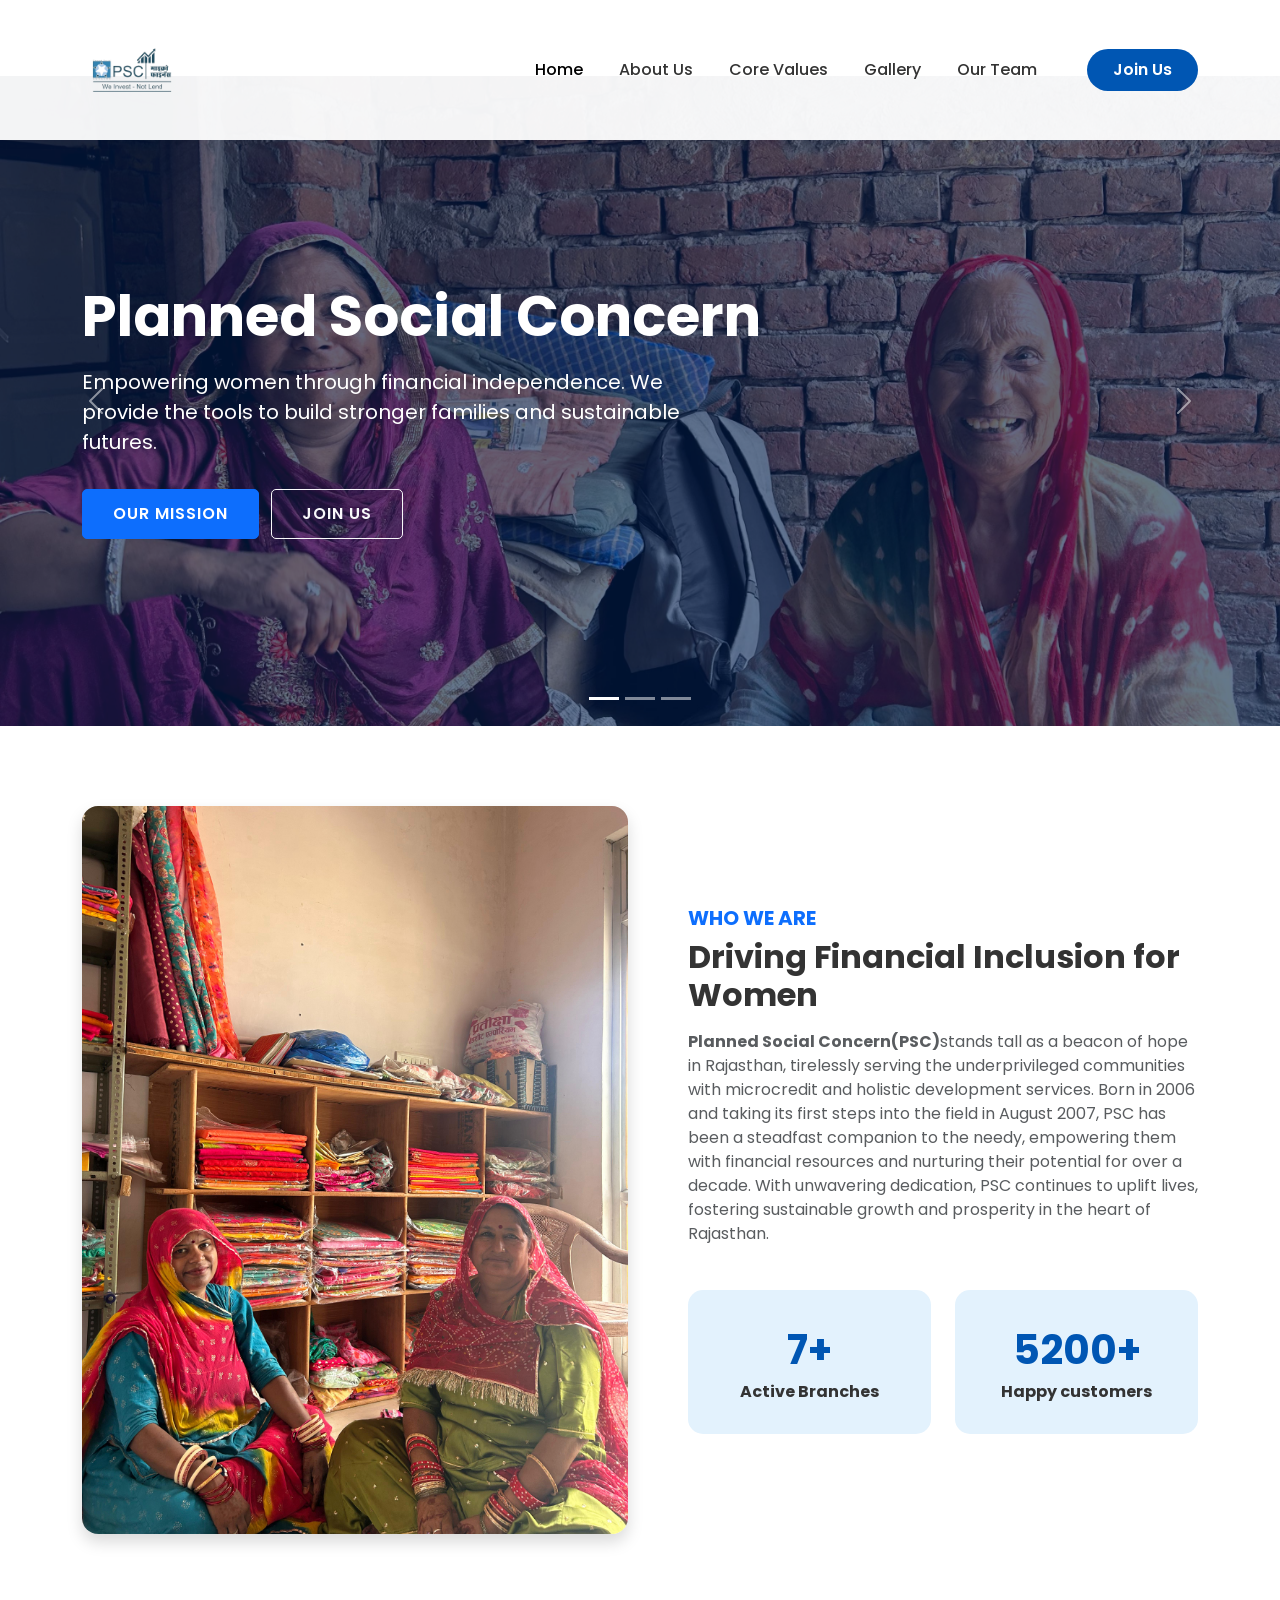
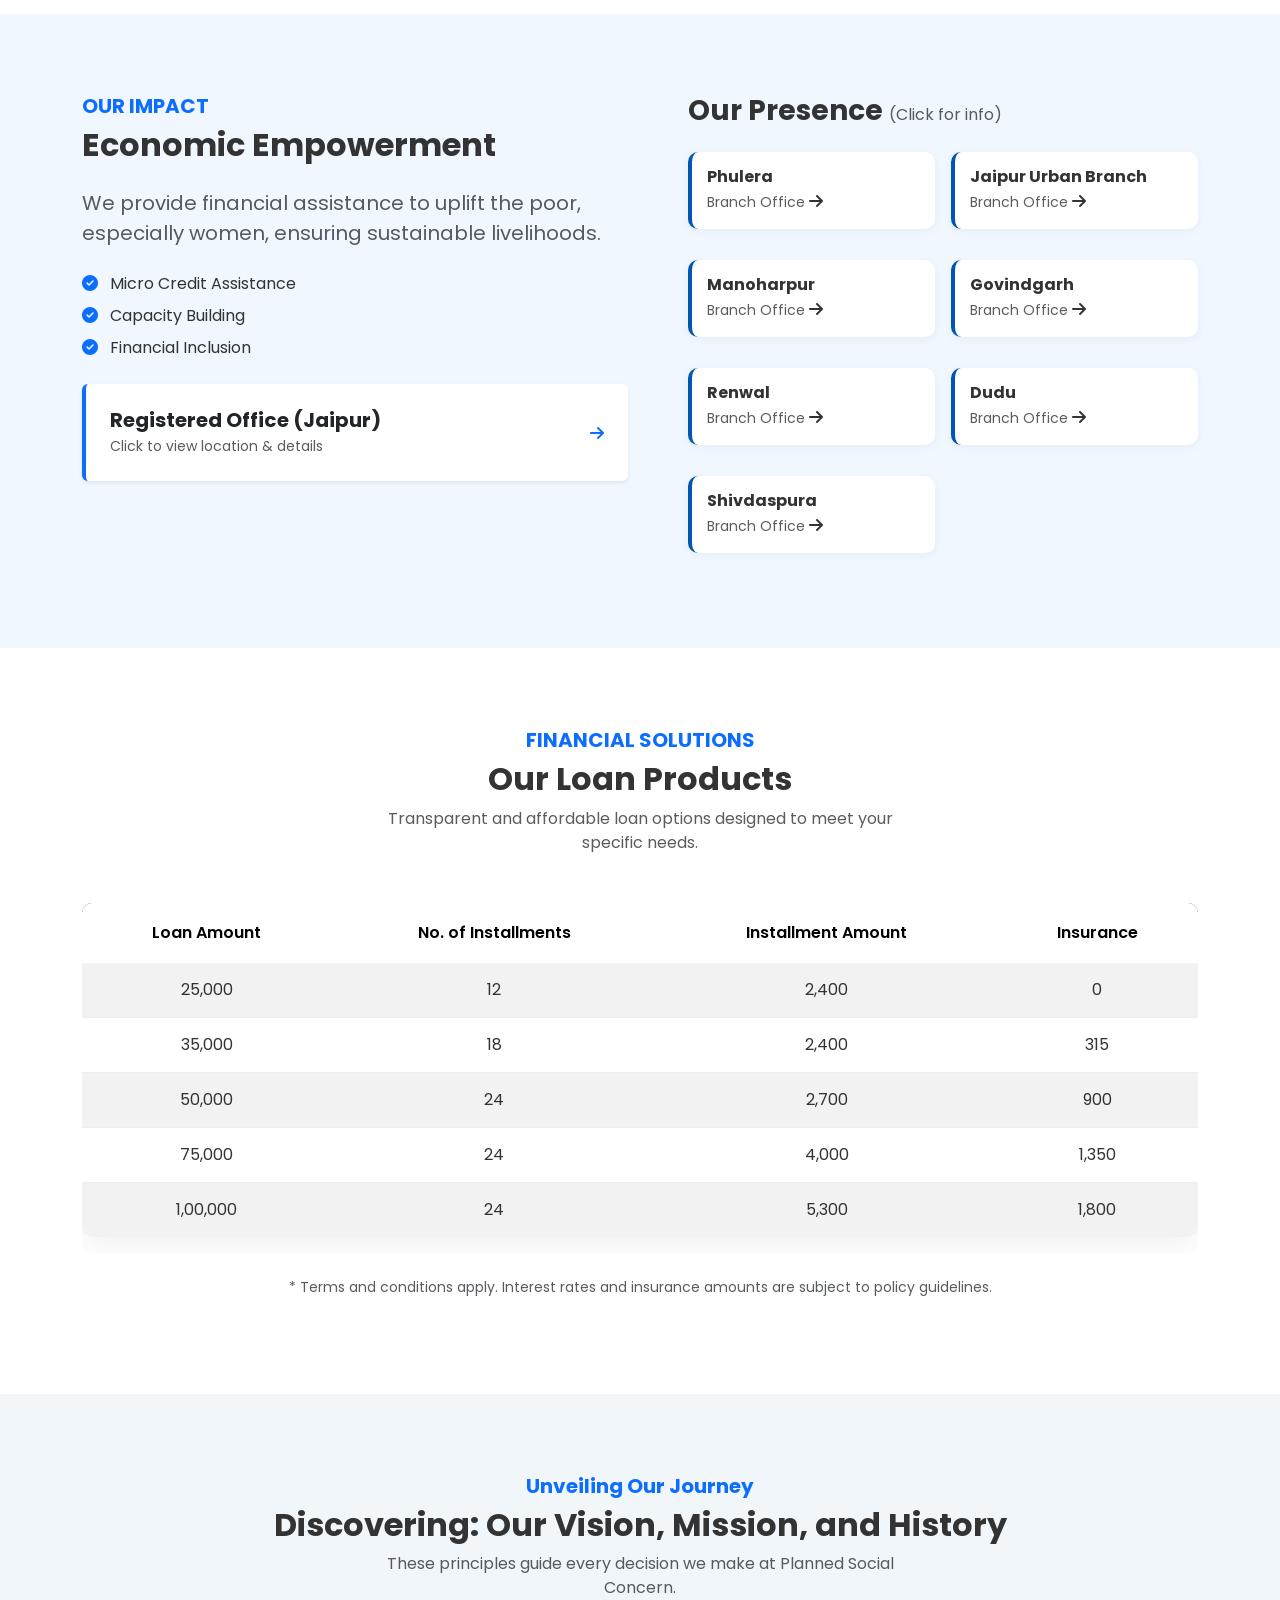
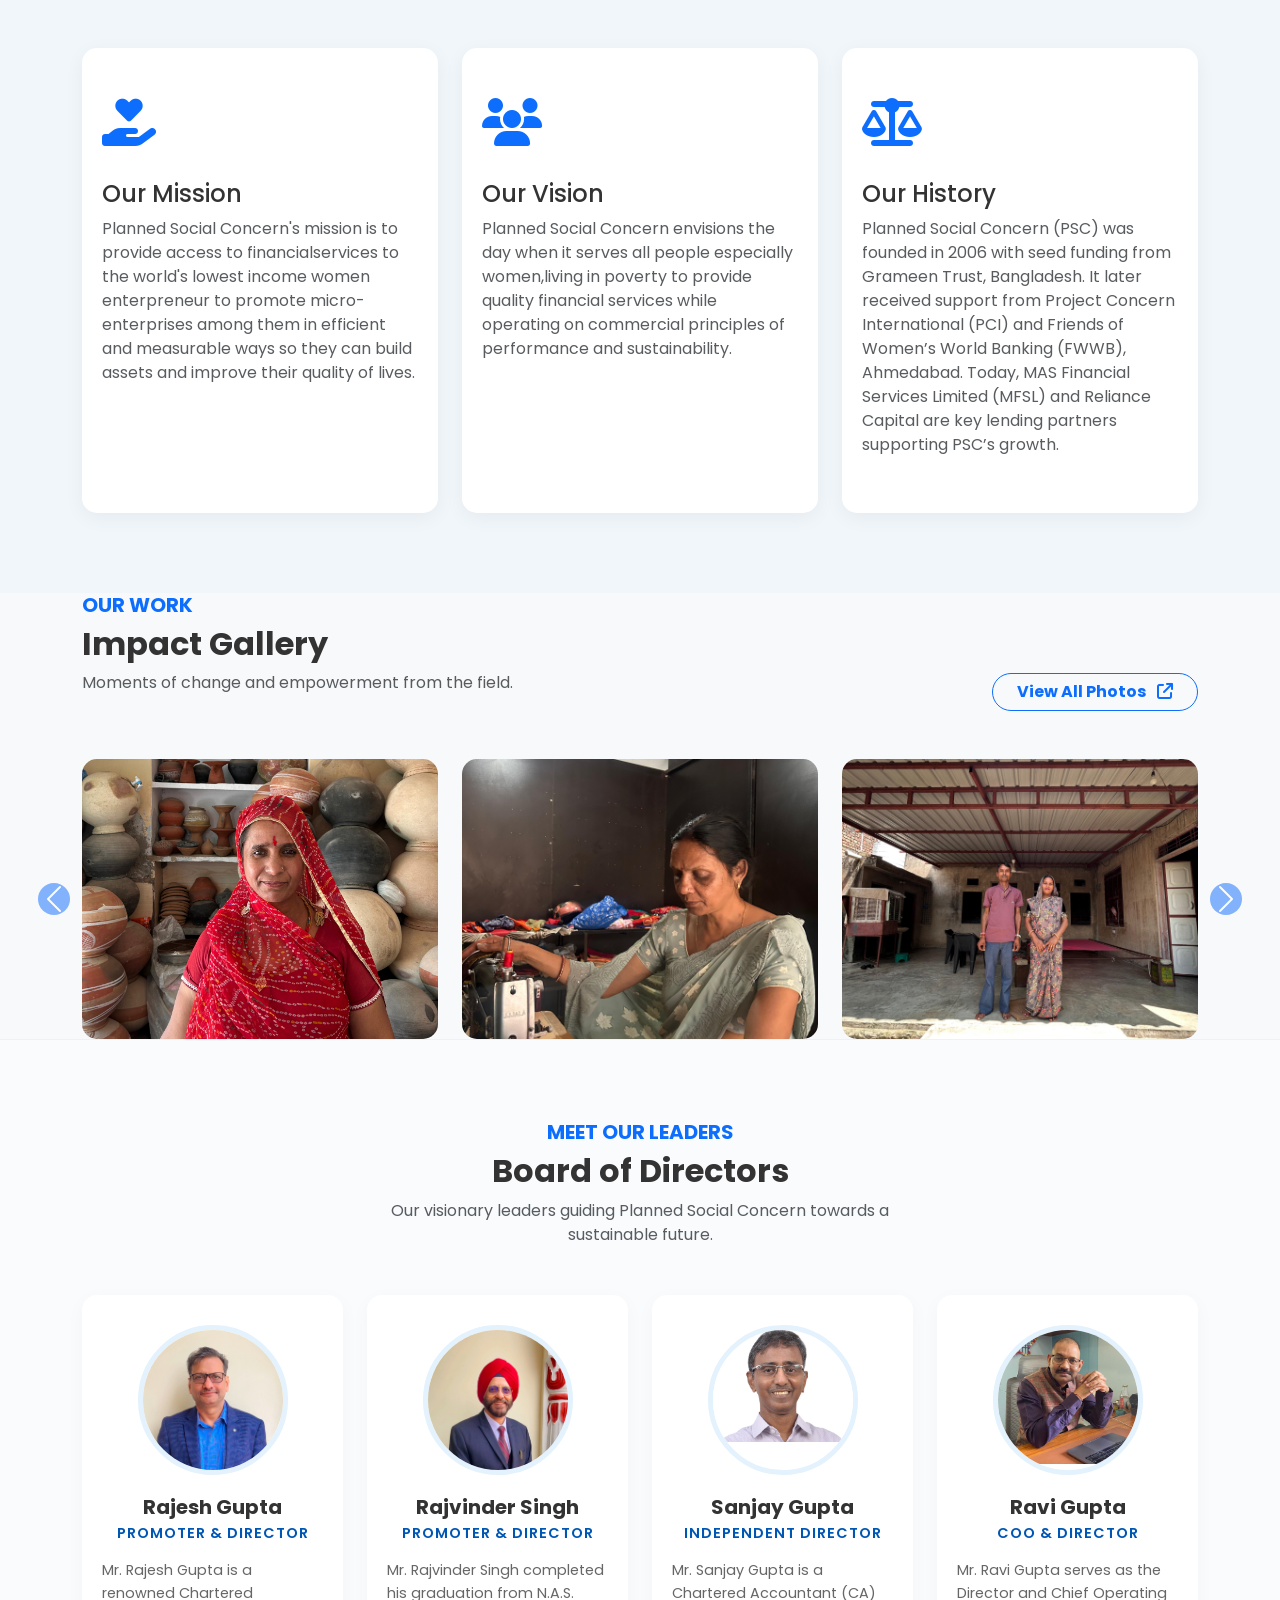
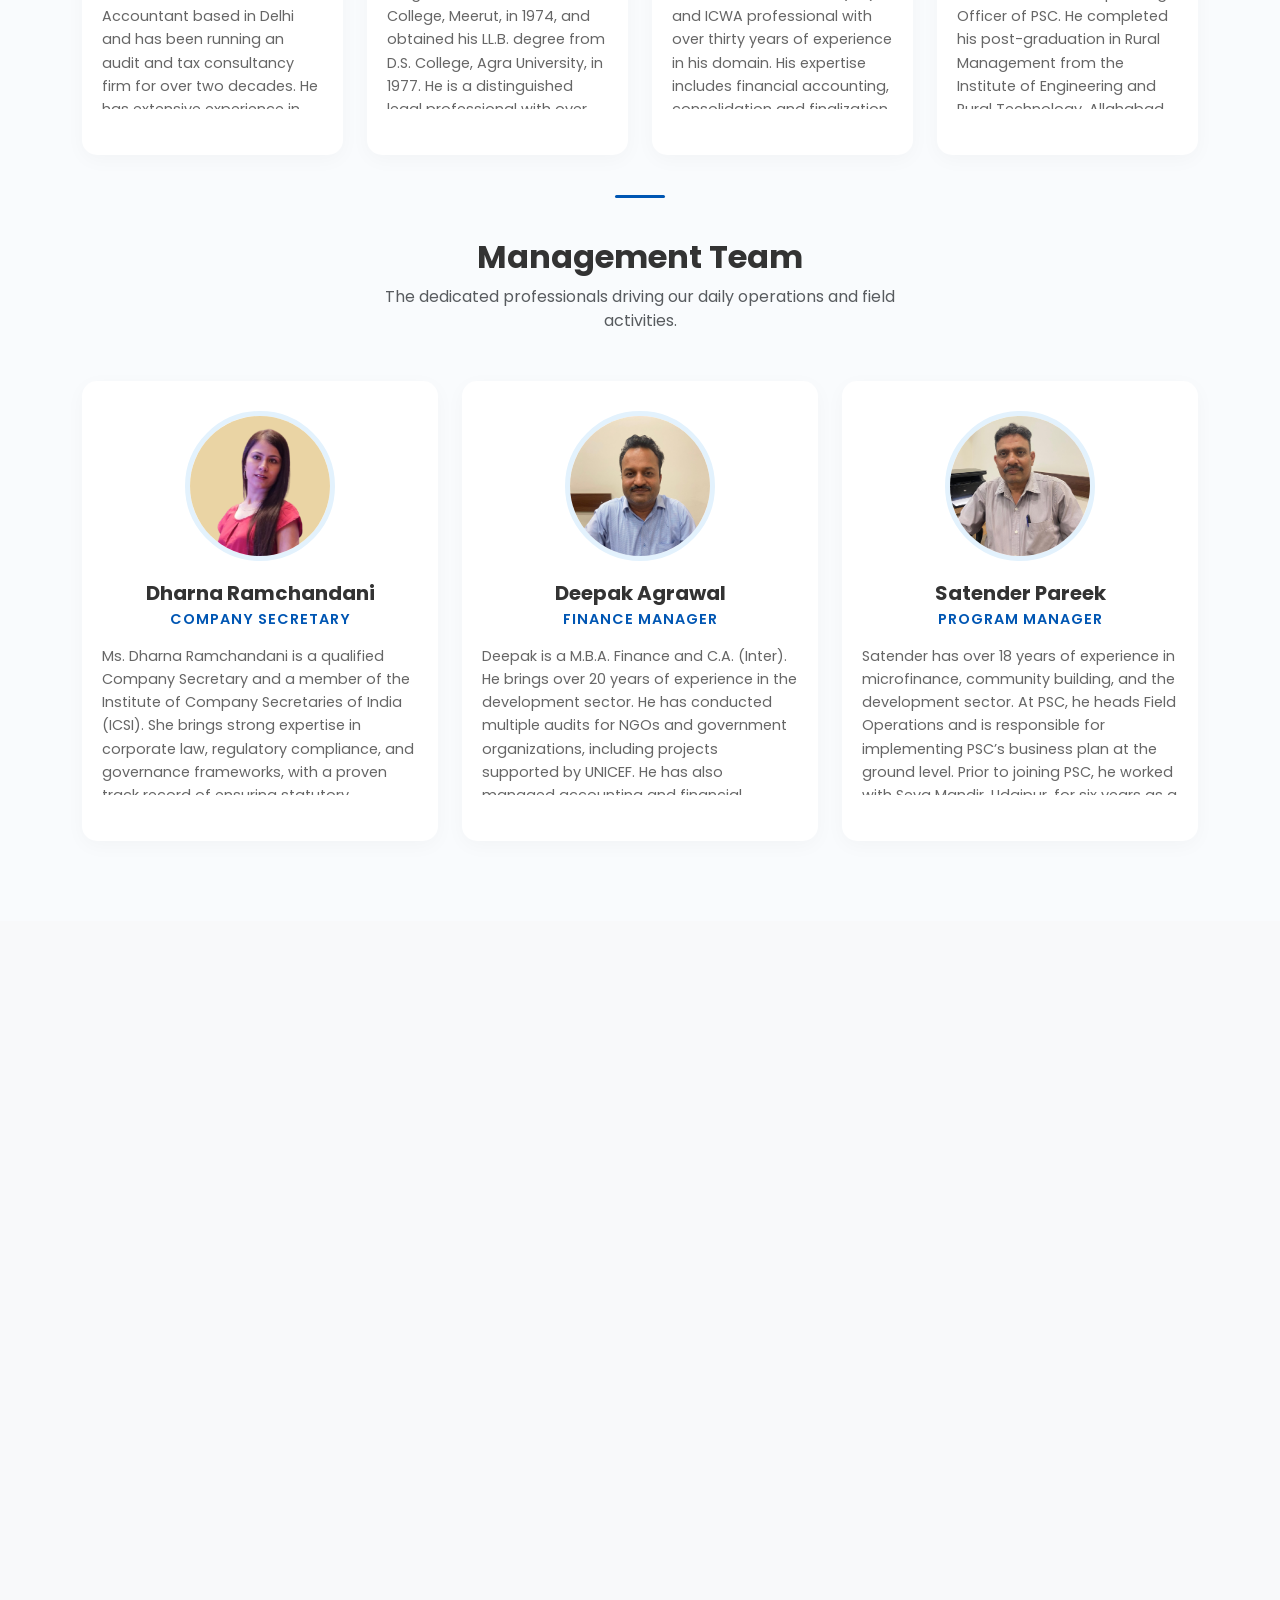
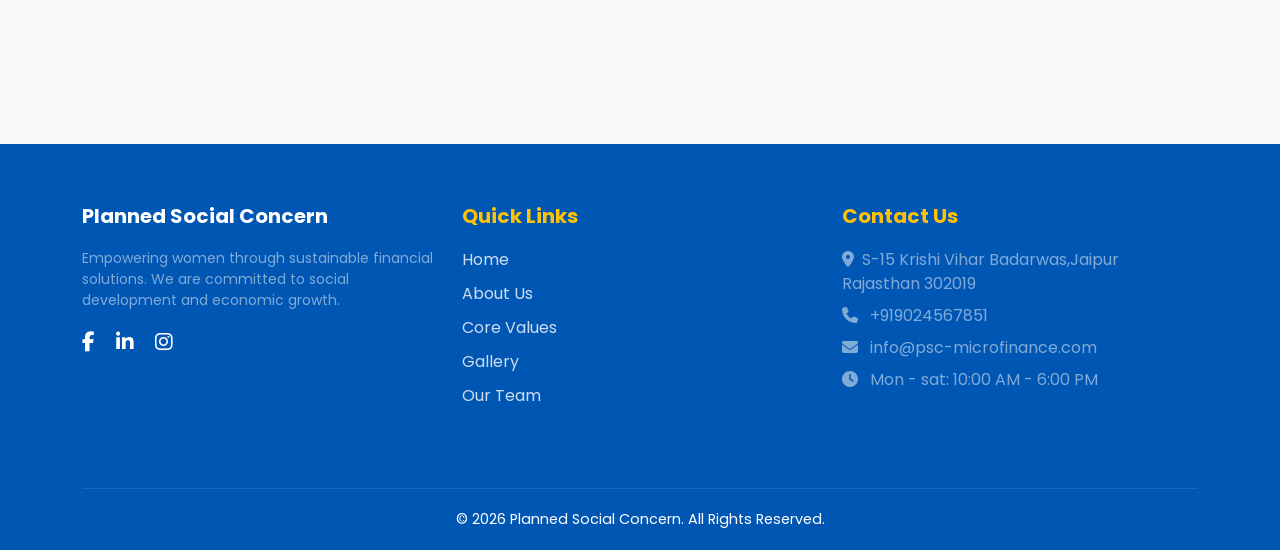
==== index.html @ 28560adc "CSS correct" ====
<!DOCTYPE html>
<html lang="en">
<head>
    <meta charset="UTF-8">
    <meta name="viewport" content="width=device-width, initial-scale=1.0">
    <title>Planned Social Concern | Empowering Women</title>
    <link href="https://cdn.jsdelivr.net/npm/bootstrap@5.3.0/dist/css/bootstrap.min.css" rel="stylesheet">
    <link rel="stylesheet" href="https://cdnjs.cloudflare.com/ajax/libs/font-awesome/6.4.0/css/all.min.css">
    <link href="https://fonts.googleapis.com/css2?family=Poppins:wght@300;400;500;600;700&display=swap" rel="stylesheet">
    <link href="https://unpkg.com/aos@2.3.1/dist/aos.css" rel="stylesheet">
    <link rel="stylesheet" href="/Assets/CSS/style.css">
    <link rel="stylesheet" href="/Assets/CSS/contact-form.css">

    
       
</head>
<body>

    <nav class="navbar navbar-expand-lg fixed-top">
        <div class="container">
            <a class="navbar-brand d-flex align-items-center gap-2" href="#">
                <img src="Assets\Images\Logo\logo1.png" alt="PSC Logo">
            </a>
            <button class="navbar-toggler" type="button" data-bs-toggle="collapse" data-bs-target="#navbarNav">
                <span class="navbar-toggler-icon"></span>
            </button>
            <div class="collapse navbar-collapse" id="navbarNav">
                <ul class="navbar-nav ms-auto align-items-center">
                    <li class="nav-item"><a class="nav-link active" href="#">Home</a></li>
                    <li class="nav-item"><a class="nav-link" href="#about">About Us</a></li>
                    <li class="nav-item"><a class="nav-link" href="#values">Core Values</a></li>
                    <li class="nav-item"><a class="nav-link" href="#gallery">Gallery</a></li>
                    <li class="nav-item"><a class="nav-link" href="#team">Our Team</a></li> <li class="nav-item ms-lg-3"></li>
                    <li class="nav-item ms-lg-3">
                        <a href="#contact" class="btn btn-donate">Join Us</a>
                    </li>
                </ul>
            </div>
        </div>
    </nav>

    <div id="homeCarousel" class="carousel slide" data-bs-ride="carousel" data-bs-interval="5000">
        <div class="carousel-indicators">
            <button type="button" data-bs-target="#homeCarousel" data-bs-slide-to="0" class="active"></button>
            <button type="button" data-bs-target="#homeCarousel" data-bs-slide-to="1"></button>
            <button type="button" data-bs-target="#homeCarousel" data-bs-slide-to="2"></button>
        </div>
    
        <div class="carousel-inner">
    
            <div class="carousel-item active">
                <img src="Assets\Images\Gallery\image30.jpg" class="d-block w-100" alt="Women Group">
                <div class="carousel-overlay">
                    <div class="container">
                        <div class="carousel-caption">
                            <h1>Planned Social Concern</h1>
                            <p>Empowering women through financial independence. We provide the tools to build stronger
                                families and sustainable futures.</p>
                            <a href="#about" class="btn btn-primary btn-slider me-2">Our Mission</a>
                            <a href="#contact" class="btn btn-outline-light btn-slider">Join Us</a>
                        </div>
                    </div>
                </div>
            </div>

            <div class="carousel-item">
                <img src="Assets\Images\Gallery\image30.jpg" class="d-block w-100" alt="Farming">
                <div class="carousel-overlay">
                    <div class="container">
                        <div class="carousel-caption">
                            <h1>Growing Together</h1>
                            <p>With 7 branches and over 60 dedicated employees, we are committed to reaching every corner of our community.</p>
                            <a href="#gallery" class="btn btn-primary btn-slider">View Our Work</a>
                        </div>
                    </div>
                </div>
            </div>

            <div class="carousel-item">
                <img src="Assets\Images\Gallery\image30.jpg" class="d-block w-100" alt="Meeting">
                <div class="carousel-overlay">
                    <div class="container">
                        <div class="carousel-caption">
                            <h1>Building a Future</h1>
                            <p>Small loans make big differences. Join us in our journey to create equal opportunities for all.</p>
                            <a href="#contact" class="btn btn-primary btn-slider">Contact Us</a>
                        </div>
                    </div>
                </div>
            </div>

        </div>

        <button class="carousel-control-prev" type="button" data-bs-target="#homeCarousel" data-bs-slide="prev">
            <span class="carousel-control-prev-icon" aria-hidden="true"></span>
            <span class="visually-hidden">Previous</span>
        </button>
        <button class="carousel-control-next" type="button" data-bs-target="#homeCarousel" data-bs-slide="next">
            <span class="carousel-control-next-icon" aria-hidden="true"></span>
            <span class="visually-hidden">Next</span>
        </button>
    </div>

    <section id="about" class="about-section">
        <div class="container">
            <div class="row align-items-center">
                <div class="col-lg-6 mb-4 mb-lg-0">
                    <img src="\Assets\Images\Gallery\image65.jpg" alt="Meeting" class="img-fluid rounded-4 shadow">
                </div>
                <div class="col-lg-6 ps-lg-5">
                    <h5 class="text-primary fw-bold text-uppercase">Who We Are</h5>
                    <h2 class="mb-3 fw-bold">Driving Financial Inclusion for Women</h2>
                    <p class="text-muted"><strong>Planned Social Concern(PSC)</strong>stands tall as a beacon of hope in Rajasthan, tirelessly serving the underprivileged communities with microcredit and holistic development services. Born in 2006 and taking its first steps into the field in August 2007, PSC has been a steadfast companion to the needy, empowering them with financial resources and nurturing their potential for over a decade. With unwavering dedication, PSC continues to uplift lives, fostering sustainable growth and prosperity in the heart of Rajasthan.</p>
                    
                    <div class="row mt-4">
                        <div class="col-6">
                            <div class="stat-box">
                                <div class="stat-number counter" data-target="7">7</div>
                                <p class="mb-0 fw-bold">Active Branches</p>
                            </div>
                        </div>
                        <div class="col-6">
                            <div class="stat-box">
                                <div class="stat-number counter" data-target="5200">5200</div>
                                <p class="mb-0 fw-bold">Happy customers</p>
                            </div>
                        </div>
                    </div>
                </div>
            </div>
        </div>
    </section>

    <!-- who we are -->
    <section id="whatwedo" class="what-we-do-section">
        <div class="container">
            <div class="row">
                <div class="col-lg-6 mb-5 mb-lg-0" data-aos="fade-up">
                    <h5 class="text-primary fw-bold text-uppercase">Our Impact</h5>
                    <h2 class="mb-4 fw-bold">Economic Empowerment</h2>
                    <p class="text-muted mb-4 fs-5">
                        We provide financial assistance to uplift the poor, especially women, ensuring sustainable livelihoods.
                    </p>
                    <ul class="list-unstyled">
                        <li class="mb-2"><i class="fa-solid fa-circle-check text-primary me-2"></i> Micro Credit Assistance</li>
                        <li class="mb-2"><i class="fa-solid fa-circle-check text-primary me-2"></i> Capacity Building</li>
                        <li class="mb-2"><i class="fa-solid fa-circle-check text-primary me-2"></i> Financial Inclusion</li>
                    </ul>
                    
                    <div class="mt-4 p-4 bg-white rounded shadow-sm border-start border-4 border-primary ro-card" data-bs-toggle="modal" data-bs-target="#modalRO" data-aos="zoom-in">
                        <div class="d-flex justify-content-between align-items-center">
                            <div>
                                <h5 class="fw-bold text-dark mb-1">Registered Office (Jaipur)</h5>
                                <p class="mb-0 text-muted small">Click to view location & details</p>
                            </div>
                            <i class="fa-solid fa-arrow-right text-primary"></i>
                        </div>
                    </div>
                </div>

                <div class="col-lg-6 ps-lg-5">
                    <h3 class="fw-bold mb-4" data-aos="fade-up">Our Presence <span class="fs-6 text-muted fw-normal">(Click for info)</span></h3>
                    <div class="row g-3">
                        <div class="col-md-6" data-aos="fade-up" data-aos-delay="100">
                            <div class="branch-card" data-bs-toggle="modal" data-bs-target="#modalPhulera">
                                <h6 class="fw-bold mb-1">Phulera</h6><small class="text-muted">Branch Office</small>
                                <i class="fa-solid fa-arrow-right click-icon"></i>
                            </div>
                        </div>
                        <div class="col-md-6" data-aos="fade-up" data-aos-delay="200">
                            <div class="branch-card" data-bs-toggle="modal" data-bs-target="#modalJaipur">
                                <h6 class="fw-bold mb-1">Jaipur Urban Branch</h6><small class="text-muted">Branch Office</small>
                                <i class="fa-solid fa-arrow-right click-icon"></i>
                            </div>
                        </div>
                        <div class="col-md-6" data-aos="fade-up" data-aos-delay="300">
                            <div class="branch-card" data-bs-toggle="modal" data-bs-target="#modalManoharpur">
                                <h6 class="fw-bold mb-1">Manoharpur</h6><small class="text-muted">Branch Office</small>
                                <i class="fa-solid fa-arrow-right click-icon"></i>
                            </div>
                        </div>
                        <div class="col-md-6" data-aos="fade-up" data-aos-delay="400">
                            <div class="branch-card" data-bs-toggle="modal" data-bs-target="#modalGovindgarh">
                                <h6 class="fw-bold mb-1">Govindgarh</h6><small class="text-muted">Branch Office</small>
                                <i class="fa-solid fa-arrow-right click-icon"></i>
                            </div>
                        </div>
                         <div class="col-md-6" data-aos="fade-up" data-aos-delay="500">
                            <div class="branch-card" data-bs-toggle="modal" data-bs-target="#modalRenwal">
                                <h6 class="fw-bold mb-1">Renwal</h6><small class="text-muted">Branch Office</small>
                                <i class="fa-solid fa-arrow-right click-icon"></i>
                            </div>
                        </div>
                         <div class="col-md-6" data-aos="fade-up" data-aos-delay="600">
                            <div class="branch-card" data-bs-toggle="modal" data-bs-target="#modalDudu">
                                <h6 class="fw-bold mb-1">Dudu</h6><small class="text-muted">Branch Office</small>
                                <i class="fa-solid fa-arrow-right click-icon"></i>
                            </div>
                        </div>
                        <div class="col-md-6" data-aos="fade-up" data-aos-delay="700">
                            <div class="branch-card" data-bs-toggle="modal" data-bs-target="#modalShivdaspura">
                                <h6 class="fw-bold mb-1">Shivdaspura</h6><small class="text-muted">Branch Office</small>
                                <i class="fa-solid fa-arrow-right click-icon"></i>
                            </div>
                        </div>
                    </div>
                </div>
            </div>
        </div>
    </section>
  
    <!-- RO details -->
    <div class="modal fade" id="modalRO" tabindex="-1" aria-hidden="true">
        <div class="modal-dialog modal-lg modal-dialog-centered">
            <div class="modal-content border-0 shadow-lg">
                <div class="modal-header bg-primary text-white">
                    <h5 class="modal-title fw-bold"><i class="fa-solid fa-building me-2"></i> Registered Office - Jaipur</h5>
                    <button type="button" class="btn-close btn-close-white" data-bs-dismiss="modal" aria-label="Close"></button>
                </div>
                <div class="modal-body p-4">
                    <div class="row g-2 mb-4">
                        <div class="col-6"><img src="https://images.unsplash.com/photo-1497366216548-37526070297c?w=600&q=80" class="modal-branch-img" alt="Office"></div>
                        <div class="col-6"><img src="https://images.unsplash.com/photo-1577962917302-cd874c4e31d2?w=600&q=80" class="modal-branch-img" alt="Staff"></div>
                    </div>
                    <div class="bg-light p-3 rounded mb-4">
                        <p class="mb-2"><i class="fa-solid fa-phone text-primary me-2"></i> <strong>Phone:</strong> +91 9024567851</p>
                        <p class="mb-0"><i class="fa-solid fa-location-dot text-primary me-3"></i> <strong>Address:</strong> S-15 Krishi Vihar Badarwas, Jaipur Rajasthan 302019</p>
                    </div>
                    <div class="ratio ratio-16x9 rounded overflow-hidden shadow-sm">
                        <iframe src="https://www.google.com/maps/embed?pb=!1m17!1m12!1m3!1d3558.772890460267!2d75.72926707543832!3d26.878955776667347!2m3!1f0!2f0!3f0!3m2!1i1024!2i768!4f13.1!3m2!1m1!2zMjbCsDUyJzQ0LjIiTiA3NcKwNDMnNTQuNiJF!5e0!3m2!1sen!2sin!4v1773381447356!5m2!1sen!2sin" width="400" height="300" style="border:0;" allowfullscreen="" loading="lazy" referrerpolicy="no-referrer-when-downgrade"></iframe>
                    </div>
                </div>
            </div>
        </div>
    </div>

    <!-- Phulera details -->
    <div class="modal fade" id="modalPhulera" tabindex="-1" aria-hidden="true">
        <div class="modal-dialog modal-lg modal-dialog-centered">
            <div class="modal-content border-0 shadow-lg">
                <div class="modal-header bg-primary text-white">
                    <h5 class="modal-title fw-bold">Phulera Branch</h5>
                    <button type="button" class="btn-close btn-close-white" data-bs-dismiss="modal"></button>
                </div>
                <div class="modal-body p-4">
                    <div class="row g-2 mb-4">
                        <div class="col-6"><img src="Assets\Images\Branches\Phulera\PHlimage5.jpg" class="modal-branch-img" alt="Branch" width="300px" height="200px" ></div>
                        <div class="col-6"><img src="Assets\Images\Branches\Phulera\PHlimage9.jpg" class="modal-branch-img" alt="Field" width="300px" height="200px" ></div>
                        <div class="col-6"><img src="Assets\Images\Branches\Phulera\PHlimage6.jpg" class="modal-branch-img" alt="Field" width="300px" height="200px" ></div>
                    </div>
                    <div class="bg-light p-3 rounded mb-4">
                        <p class="mb-2"><i class="fa-solid fa-phone text-primary me-2"></i> <strong>Phone:</strong> +9177378 43628</p>
                        <p class="mb-0"><i class="fa-solid fa-location-dot text-primary me-3"></i> <strong>Address:</strong>16, Udyog Nagar Ghatala Vihae, Phulera, Rajasthan 303338</p>
                    </div>
                    <div class="ratio ratio-16x9 rounded overflow-hidden">
                        <iframe src="https://www.google.com/maps/embed?pb=!1m17!1m12!1m3!1d1318.4723680827105!2d75.2405867600674!3d26.87777961578323!2m3!1f0!2f0!3f0!3m2!1i1024!2i768!4f13.1!3m2!1m1!2zMjbCsDUyJzQxLjEiTiA3NcKwMTQnMjkuNSJF!5e0!3m2!1sen!2sin!4v1773212878643!5m2!1sen!2sin" width="400" height="300" style="border:0;" allowfullscreen="" loading="lazy" referrerpolicy="no-referrer-when-downgrade"></iframe>
                    </div>
                </div>
            </div>
        </div>
    </div>


    <!-- JUB details -->
    <div class="modal fade" id="modalJaipur" tabindex="-1" aria-hidden="true">
        <div class="modal-dialog modal-lg modal-dialog-centered">
            <div class="modal-content border-0 shadow-lg">
                <div class="modal-header bg-primary text-white">
                    <h5 class="modal-title fw-bold">Jaipur Urban Branch</h5>
                    <button type="button" class="btn-close btn-close-white" data-bs-dismiss="modal"></button>
                </div>
                <div class="modal-body p-4">
                    <div class="row g-2 mb-4">
                        <div class="col-6"><img src="Assets\Images\Branches\JUB\JUBimage2.jpg" class="modal-branch-img" alt="Branch" width="300" height="200"></div>
                        <div class="col-4"><img src="Assets\Images\Branches\JUB\JUBimage6.jpg" class="modal-branch-img" alt="Group" width="300" height="200"></div>
                        <div class="col-4"><img src="Assets\Images\Branches\JUB\JUBimage7.jpg" class="modal-branch-img" alt="Group" width="300" height="200"></div>

                    </div>
                    <div class="bg-light p-3 rounded mb-4">
                        <p class="mb-2"><i class="fa-solid fa-phone text-primary me-2"></i> <strong>Phone:</strong>+9197733 81088</p>
                        <p class="mb-0"><i class="fa-solid fa-location-dot text-primary me-3"></i> <strong>Address:</strong>A13, Pawan Vihar, Gajsinghpura, Jaipur, Rajasthan 302006</p>
                    </div>
                    <div class="ratio ratio-16x9 rounded overflow-hidden">
                        <iframe src="https://www.google.com/maps/embed?pb=!1m17!1m12!1m3!1d3558.888295571916!2d75.71585467543814!3d26.87528987666953!2m3!1f0!2f0!3f0!3m2!1i1024!2i768!4f13.1!3m2!1m1!2zMjbCsDUyJzMxLjAiTiA3NcKwNDMnMDYuNCJF!5e0!3m2!1sen!2sin!4v1773213982188!5m2!1sen!2sin" width="400" height="300" style="border:0;" allowfullscreen="" loading="lazy" referrerpolicy="no-referrer-when-downgrade"></iframe>
                    </div>
                </div>
            </div>
        </div>
    </div>


    <!-- MNP deatils --> 
     <div class="modal fade" id="modalManoharpur" tabindex="-1" aria-hidden="true">
        <div class="modal-dialog modal-lg modal-dialog-centered">
            <div class="modal-content border-0 shadow-lg">
                <div class="modal-header bg-primary text-white">
                    <h5 class="modal-title fw-bold">Manoharpur Branch</h5>
                    <button type="button" class="btn-close btn-close-white" data-bs-dismiss="modal"></button>
                </div>
                <div class="modal-body p-4">
                    <div class="row g-2 mb-4">
                        <div class="col-6"><img src="Assets\Images\Branches\Manoharpur\image1.jpg" class="modal-branch-img" alt="Branch" width="300px" height="200px"></div>
                        
                    </div>
                    <div class="bg-light p-3 rounded mb-4">

                        <p class="mb-2"><i class="fa-solid fa-phone text-primary me-2"></i> <strong>Phone:</strong>+9195716 61376</p>
                        <p class="mb-0"><i class="fa-solid fa-location-dot text-primary me-3"></i> <strong>Address:</strong> Indra Colony, Near BSNL office, Manoharpu, Rajasthan 303104</p>
                    </div>
                    <div class="ratio ratio-16x9 rounded overflow-hidden">
                        <iframe src="https://www.google.com/maps/embed?pb=!1m17!1m12!1m3!1d3105.901532691568!2d75.95025145197302!3d27.306407417214906!2m3!1f0!2f0!3f0!3m2!1i1024!2i768!4f13.1!3m2!1m1!2zMjfCsDE4JzIxLjUiTiA3NcKwNTcnMDcuNyJF!5e0!3m2!1sen!2sin!4v1773212512985!5m2!1sen!2sin" width="400" height="300" style="border:0;" allowfullscreen="" loading="lazy" referrerpolicy="no-referrer-when-downgrade"></iframe>
                    </div>
                </div>
            </div>
        </div>
    </div>
   


    <!-- GGR details -->
      <div class="modal fade" id="modalGovindgarh" tabindex="-1" aria-hidden="true">
        <div class="modal-dialog modal-lg modal-dialog-centered">
            <div class="modal-content border-0 shadow-lg">
                <div class="modal-header bg-primary text-white">
                    <h5 class="modal-title fw-bold">Govindgarh Branch</h5>
                    <button type="button" class="btn-close btn-close-white" data-bs-dismiss="modal"></button>
                </div>
                <div class="modal-body p-4">
                    <div class="row g-2 mb-4">
                        <div class="col-6"><img src="Assets\Images\Branches\GGR\GGRimage2.jpg" class="modal-branch-img" alt="Branch" width="300" height="200"></div>
                        <div class="col-6"><img src="Assets\Images\Branches\GGR\GGRimage3.jpg" class="modal-branch-img" alt="Field" width="300" height="200"></div>
                    </div>
                    <div class="bg-light p-3 rounded mb-4">
                        <p class="mb-2"><i class="fa-solid fa-phone text-primary me-2"></i> <strong>Phone:</strong>+9195499 00210</p>
                        <p class="mb-0"><i class="fa-solid fa-location-dot text-primary me-3"></i> <strong>Address:</strong>Asiwal Bhawan, Near Balkui Railway Station Road, Govindgarh, Rajasthan 303712</p>
                    </div>
                    <div class="ratio ratio-16x9 rounded overflow-hidden">
                       <iframe src="https://www.google.com/maps/embed?pb=!1m17!1m12!1m3!1d3547.1439929206017!2d75.64561747545109!3d27.24601297645015!2m3!1f0!2f0!3f0!3m2!1i1024!2i768!4f13.1!3m2!1m1!2zMjfCsDE0JzQ1LjciTiA3NcKwMzgnNTMuNSJF!5e0!3m2!1sen!2sin!4v1773215916553!5m2!1sen!2sin" width="400" height="300" style="border:0;" allowfullscreen="" loading="lazy" referrerpolicy="no-referrer-when-downgrade"></iframe>
                    </div>
                </div>
            </div>
        </div>
    </div>

    <!-- Renwal details -->
     <div class="modal fade" id="modalRenwal" tabindex="-1" aria-hidden="true">
        <div class="modal-dialog modal-lg modal-dialog-centered">
            <div class="modal-content border-0 shadow-lg">
                <div class="modal-header bg-primary text-white">
                    <h5 class="modal-title fw-bold">Renwal Branch</h5>
                    <button type="button" class="btn-close btn-close-white" data-bs-dismiss="modal"></button>
                </div>
                <div class="modal-body p-4">
                    <div class="row g-2 mb-4">
                        <div class="col-6"><img src="https://images.unsplash.com/photo-1542744173-8e7e53415bb0?w=600&q=80" class="modal-branch-img" alt="Branch"></div>
                        <div class="col-6"><img src="https://images.unsplash.com/photo-1590053930818-a6d123493400?w=600&q=80" class="modal-branch-img" alt="Field"></div>
                    </div>
                    <div class="bg-light p-3 rounded mb-4">
                        <p class="mb-2"><i class="fa-solid fa-phone text-primary me-2"></i> <strong>Phone:</strong>+91 70147 41380</p>
                        <p class="mb-0"><i class="fa-solid fa-location-dot text-primary me-3"></i> <strong>Address:</strong> Main Market,Renwal, Rajasthan</p>
                    </div>
                    <div class="ratio ratio-16x9 rounded overflow-hidden">
                        <iframe src="https://www.google.com/maps/embed?pb=!1m18!1m12!1m3!1d56961.16850257404!2d75.2977717!3d26.8385075!2m3!1f0!2f0!3f0!3m2!1i1024!2i768!4f13.1!3m3!1m2!1s0x396c141724601fa1%3A0xeab4ab194ccfa03!2sPhulera%2C%20Rajasthan!5e0!3m2!1sen!2sin!4v1700000000000!5m2!1sen!2sin" allowfullscreen="" loading="lazy"></iframe>
                    </div>
                </div>
            </div>
        </div>
    </div>


    <!-- Dudu details -->
    <div class="modal fade" id="modalDudu" tabindex="-1" aria-hidden="true">
        <div class="modal-dialog modal-lg modal-dialog-centered">
            <div class="modal-content border-0 shadow-lg">
                <div class="modal-header bg-primary text-white">
                    <h5 class="modal-title fw-bold">Dudu Branch</h5>
                    <button type="button" class="btn-close btn-close-white" data-bs-dismiss="modal"></button>
                </div>
                <div class="modal-body p-4">
                    <div class="row g-2 mb-4">
                        <div class="col-6"><img src="Assets\Images\Branches\DUDU\DUDUimage4.jpg" class="modal-branch-img" alt="Branch" width="300" height="200"></div>
                        <div class="col-6"><img src="Assets\Images\Branches\DUDU\DUDUimage2.jpg" class="modal-branch-img" alt="Field" width="300" height="200"></div>
                    </div>
                    <div class="bg-light p-3 rounded mb-4">
                        <p class="mb-2"><i class="fa-solid fa-phone text-primary me-2"></i> <strong>Phone:</strong> +91 63785 21351</p>
                        <p class="mb-0"><i class="fa-solid fa-location-dot text-primary me-3"></i> <strong>Address:</strong> Main Market, Dudu, Rajasthan</p>
                    </div>
                    <div class="ratio ratio-16x9 rounded overflow-hidden">
                       <iframe src="https://www.google.com/maps/embed?pb=!1m17!1m12!1m3!1d3564.75210022962!2d75.22998427543182!3d26.688409776781555!2m3!1f0!2f0!3f0!3m2!1i1024!2i768!4f13.1!3m2!1m1!2zMjbCsDQxJzE4LjMiTiA3NcKwMTMnNTcuMiJF!5e0!3m2!1sen!2sin!4v1773214614658!5m2!1sen!2sin" width="400" height="300" style="border:0;" allowfullscreen="" loading="lazy" referrerpolicy="no-referrer-when-downgrade"></iframe>
                    </div>
                </div>
            </div>
        </div>
    </div>

    <!-- SDP details -->
  <div class="modal fade" id="modalShivdaspura" tabindex="-1" aria-hidden="true">
        <div class="modal-dialog modal-lg modal-dialog-centered">
            <div class="modal-content border-0 shadow-lg">
                <div class="modal-header bg-primary text-white">
                    <h5 class="modal-title fw-bold">Shivdaspura Branch</h5>
                    <button type="button" class="btn-close btn-close-white" data-bs-dismiss="modal"></button>
                </div>
                <div class="modal-body p-4">
                    <div class="row g-2 mb-4">
                        <div class="col-6"><img src="Assets\Images\Branches\SDP\SDPimage1.jpg" class="modal-branch-img" alt="Branch" width="300" height="200"></div>
                        <div class="col-6"><img src="Assets\Images\Branches\SDP\SDPimage2.jpg" class="modal-branch-img" alt="Field" width="300" height="200"></div>
                        <div class="col-6"><img src="Assets\Images\Branches\SDP\SDPimage4.jpg" class="modal-branch-img" alt="Field" width="300" height="200"></div>
                        <div class="col-6"><img src="Assets\Images\Branches\SDP\SDPimage4.jpg" class="modal-branch-img" alt="Field" width="300" height="200"></div>
                    </div>
                    <div class="bg-light p-3 rounded mb-4">
                        <p class="mb-2"><i class="fa-solid fa-phone text-primary me-2"></i> <strong>Phone:</strong>+91 70627 80004</p>
                        <p class="mb-0"><i class="fa-solid fa-location-dot text-primary me-3"></i> <strong>Address:</strong>61 A, Near Mahatama Gandhi college, Shivdaspura Rajasthan</p>
                    </div>
                    <div class="ratio ratio-16x9 rounded overflow-hidden">
                        <iframe src="https://www.google.com/maps/embed?pb=!1m17!1m12!1m3!1d3564.198398974862!2d75.89486307543234!3d26.706108076770988!2m3!1f0!2f0!3f0!3m2!1i1024!2i768!4f13.1!3m2!1m1!2zMjbCsDQyJzIyLjAiTiA3NcKwNTMnNTAuOCJF!5e0!3m2!1sen!2sin!4v1773215551319!5m2!1sen!2sin" width="400" height="300" style="border:0;" allowfullscreen="" loading="lazy" referrerpolicy="no-referrer-when-downgrade"></iframe>
                    </div>
                </div>
            </div>
        </div>
    </div>


    <!-- loan products -->
     <section id="products" class="products-section">
        <div class="container">
            <div class="text-center mb-5">
                <h5 class="text-primary fw-bold text-uppercase">Financial Solutions</h5>
                <h2 class="fw-bold">Our Loan Products</h2>
                <p class="text-muted col-lg-6 mx-auto">Transparent and affordable loan options designed to meet your specific needs.</p>
            </div>

            <div class="table-responsive">
                <table class="table table-striped table-hover loan-table text-center">
                    <thead>
                        <tr>
                            <th>Loan Amount</th>
                            <th>No. of Installments</th>
                            <th>Installment Amount</th>
                            <th>Insurance</th>
                        </tr>
                    </thead>
                    <tbody>
                        <tr>
                            <td>25,000</td>
                            <td>12</td>
                            <td>2,400</td>
                            <td>0</td>
                        </tr>
                        <tr>
                            <td>35,000</td>
                            <td>18</td>
                            <td>2,400</td>
                            <td>315</td>
                        </tr>
                        <tr>
                            <td>50,000</td>
                            <td>24</td>
                            <td>2,700</td>
                            <td>900</td>
                        </tr>
                        <tr>
                            <td>75,000</td>
                            <td>24</td>
                            <td>4,000</td>
                            <td>1,350</td>
                        </tr>
                        <tr>
                            <td>1,00,000</td>
                            <td>24</td>
                            <td>5,300</td>
                            <td>1,800</td>
                        </tr>
                    </tbody>
                </table>
            </div>
            <div class="text-center mt-4">
                <p class="small text-muted">* Terms and conditions apply. Interest rates and insurance amounts are subject to policy guidelines.</p>
            </div>
        </div>
    </section>

    <!-- values -->

    <section id="values" class="values-section">
        <div class="container">
            <div class="text-center mb-5">
                <h5 class="text-primary fw-bold">Unveiling Our Journey</h5>
                <h2 class="fw-bold">Discovering: Our Vision, Mission, and History</h2>
                <p class="text-muted col-lg-6 mx-auto">These principles guide every decision we make at Planned Social Concern.</p>
            </div>

            <div class="row g-4">
                <div class="col-md-4">
                    <div class="value-card">
                        <div class="value-icon"><i class="fa-solid fa-hand-holding-heart"></i></div>
                        <h4>Our Mission</h4>
                        <p class="text-muted">Planned Social Concern's mission is to provide access to financialservices to the world's lowest income women enterpreneur to promote micro-enterprises among them in efficient and measurable ways so they can build assets and improve their quality of lives.</p>
                    </div>
                </div>
                <div class="col-md-4">
                    <div class="value-card">
                        <div class="value-icon"><i class="fa-solid fa-users"></i></div>
                        <h4>Our Vision</h4>
                        <p class="text-muted">Planned Social Concern envisions the day when it serves all people especially women,living in poverty to provide quality financial services while operating on commercial principles of performance and sustainability.</p>
                    </div>
                </div>
                <div class="col-md-4">
                    <div class="value-card">
                        <div class="value-icon"><i class="fa-solid fa-scale-balanced"></i></div>
                        <h4>Our History</h4>
                        <p class="text-muted">Planned Social Concern (PSC) was founded in 2006 with seed funding from Grameen Trust, Bangladesh. It later received support from Project Concern International (PCI) and Friends of Women’s World Banking (FWWB), Ahmedabad. Today, MAS Financial Services Limited (MFSL) and Reliance Capital are key lending partners supporting PSC’s growth.</p>
                    </div>
                </div>
            </div>
        </div>
    </section>

  
    <section id="gallery" class="gallery-section">
        <div class="container">
            <div class="d-flex justify-content-between align-items-end mb-5">
                <div>
                    <h5 class="text-primary fw-bold text-uppercase">Our Work</h5>
                    <h2 class="fw-bold">Impact Gallery</h2>
                    <p class="text-muted">Moments of change and empowerment from the field.</p>
                </div>
                <a href="gallery.html" target="_blank" class="btn btn-outline-primary rounded-pill px-4 fw-bold">
                    View All Photos <i class="fa-solid fa-arrow-up-right-from-square ms-2"></i>
                </a>
            </div>
            
            <div id="galleryCarousel" class="carousel slide" data-bs-ride="carousel">
                <div class="carousel-inner">
            
                    <div class="gallery-carousel active">
                        <div class="row g-4">
                            <div class="col-md-4">
                                <div class="gallery-item">
                                    <img src="Assets\Images\Gallery\image6.jpg" alt="Field Work">
                                    <div class="gallery-overlay"><i class="fa-solid fa-plus"></i></div>
                                </div>
                            </div>
                            <div class="col-md-4">
                                <div class="gallery-item">
                                    <img src="Assets\Images\Gallery\image7.jpg" alt="Team Discussion">
                                    <div class="gallery-overlay"><i class="fa-solid fa-plus"></i></div>
                                </div>
                            </div>
                            <div class="col-md-4">
                                <div class="gallery-item">
                                    <img src="Assets\Images\Gallery\image8.jpg" alt="Office">
                                    <div class="gallery-overlay"><i class="fa-solid fa-plus"></i></div>
                                </div>
                            </div>
            
            
                        </div>
                    </div>
            
                </div>
            
                <button class="carousel-control-prev" type="button" data-bs-target="#galleryCarousel" data-bs-slide="prev"
                    style="width: 5%; margin-left: -5%;">
                    <span class="carousel-control-prev-icon bg-primary rounded-circle p-3" aria-hidden="true"></span>
                    <span class="visually-hidden">Previous</span>
                </button>
                <button class="carousel-control-next" type="button" data-bs-target="#galleryCarousel" data-bs-slide="next"
                    style="width: 5%; margin-right: -5%;">
                    <span class="carousel-control-next-icon bg-primary rounded-circle p-3" aria-hidden="true"></span>
                    <span class="visually-hidden">Next</span>
                </button>
            
            </div>
            </div>
            </section>

    <!-- Team -->
    <section id="team" class="team-section">
        <div class="container">
            <div class="text-center mb-5">
                <h5 class="text-primary fw-bold text-uppercase">Meet Our Leaders</h5>
                <h2 class="fw-bold">Board of Directors</h2>
                <p class="text-muted col-lg-6 mx-auto">Our visionary leaders guiding Planned Social Concern towards a
                    sustainable future.</p>
            </div>
    
            <div class="row g-4 justify-content-center">
                <div class="col-lg-3 col-md-6">
                    <div class="team-card">
                        <div class="team-img-wrapper">
                            <img src="Assets\Images\Team\Rajesh Gupta.jpeg" alt="Director">
                        </div>
                        <h5 class="fw-bold mb-1">Rajesh Gupta</h5>
                        <p class="team-role">Promoter & Director</p>
                        <p class="team-desc">Mr. Rajesh Gupta is a renowned Chartered Accountant based in Delhi and has
                            been running an audit and tax consultancy firm for over two decades. He has extensive experience in compliance and
                            regulatory matters,assisting clients in evaluating foreign exchange, corporate regulatory, and tax requirements.His
                            areas of expertise include inbound investment advisory, corporate tax planning and compliance, transfer pricing,
                            financial and tax due diligence, statutory and special audits, expatriate taxation, compensation structuring, and
                            addressing tax compliance issues for NGOs.
                            Mr. Gupta graduated from Shri Ram College of Commerce, University of Delhi, and obtained his
                            professional accounting degree from the Institute of Chartered Accountants of India in 1992. He is currently a Fellow
                            Member of the Institute.
                            </p>
                    </div>
                </div>
                <div class="col-lg-3 col-md-6">
                    <div class="team-card">
                        <div class="team-img-wrapper">
                            <img src="Assets\Images\Team\Rajwinder Singh.jpeg" alt="Director">
                        </div>
                        <h5 class="fw-bold mb-1">Rajvinder Singh</h5>
                        <p class="team-role">Promoter & Director</p>
                        <p class="team-desc">Mr. Rajvinder Singh completed his graduation from N.A.S. College, Meerut, in
                            1974, and obtained his LL.B. degree from D.S. College, Agra University, in 1977.
                            He is a distinguished legal professional with over 35 years of experience practicing before the
                            Delhi High Court and the Supreme Court of India. Over the course of his career, he has developed
                            extensive expertise in diverse areas of law, with a particular interest in matters relating to
                            the social sector. He remains deeply committed to the upliftment of marginalized and
                            underprivileged sections of society.
                            Mr. Singh was appointed as Government Advocate in the Supreme Court of India by the President of
                            India for a three-year term commencing on November 7, 2005. He has also served as retained
                            counsel for various financial institutions and insurance companies, representing them before the
                            Supreme Court of India.
                            At present, he is actively associated with and working alongside several non-governmental
                            organizations, contributing his legal expertise to social and community-oriented initiatives.
                        </p>
                    </div>
                </div>
                <div class="col-lg-3 col-md-6">
                    <div class="team-card">
                        <div class="team-img-wrapper">
                            <img src="Assets\Images\Team\Sanjey Gupta.JPG" alt="Director">
                        </div>
                        <h5 class="fw-bold mb-1">Sanjay Gupta</h5>
                        <p class="team-role">Independent Director</p>
                        <p class="team-desc">Mr. Sanjay Gupta is a Chartered Accountant (CA) and ICWA professional with over
                            thirty years of experience in his domain. His expertise includes financial accounting,
                            consolidation and finalization of accounts and balance sheets, tax planning, product costing,
                            pricing and cost control, as well as internal, statutory, and management audits.
                            Prior to transitioning to the development sector, he worked with multinational company also.
                            He served many renowned international non-governmental organisations including PCI, Aga khan
                            Foundation etc. In this role, he was responsible for supervising, guiding, and mentoring the
                            finance team; overseeing financial management and control; ensuring compliance with applicable
                            business laws and regulations; managing financial reporting to donors and developing systems and
                            processes for financial operations.
                        </p>
                    </div>
                </div>
                <div class="col-lg-3 col-md-6">
                    <div class="team-card">
                        <div class="team-img-wrapper">
                            <img src="Assets\Images\Team\Ravi sir.jpg" alt="Director">
                        </div>
                        <h5 class="fw-bold mb-1">Ravi Gupta</h5>
                        <p class="team-role">COO & Director</p>
                        <p class="team-desc">Mr. Ravi Gupta serves as the Director and Chief Operating Officer of PSC. He
                            completed his post-graduation in Rural Management from the Institute of Engineering and Rural
                            Technology, Allahabad, in 1996.
                            With over sixteen years of professional experience, Mr. Gupta has made significant contributions
                            to India’s development sector. He has worked with several national and international
                            non-governmental organizations in various capacities, gaining extensive exposure to grassroots
                            development initiatives.
                            He possesses rich experience and expertise in promoting alternative livelihood opportunities for
                            the poor and slum dwellers across different parts of the country. He has successfully developed
                            and implemented innovative livelihood models, including initiatives supporting families affected
                            by HIV and those impacted by tsunami disasters.
                            Mr. Gupta joined Planned Social Concern (PSC) in August 2007 as Chief Operations Officer. In
                            this role, he is responsible for the overall management and strategic oversight of PSC’s
                            microfinance activities.
                        </p>
                    </div>
                </div>
            </div>
    
            <div class="team-divider"></div>
    
            <div class="text-center mb-5">
                <h2 class="fw-bold">Management Team</h2>
                <p class="text-muted col-lg-6 mx-auto">The dedicated professionals driving our daily operations and field
                    activities.</p>
            </div>
    
            <div class="row g-4 justify-content-center">
                <div class="col-lg-4 col-md-6">
                    <div class="team-card">
                        <div class="team-img-wrapper">
                            <img src="Assets\Images\Team\Dharna.png" alt="Manager">
                        </div>
                        <h5 class="fw-bold mb-1">Dharna Ramchandani</h5>
                        <p class="team-role">Company Secretary</p>
                        <p class="team-desc">Ms. Dharna Ramchandani is a qualified Company Secretary and a member of the
                            Institute of Company Secretaries of India (ICSI). She brings strong expertise in corporate law,
                            regulatory compliance, and governance frameworks, with a proven track record of ensuring
                            statutory adherence and organizational transparency.
    
                            Since 2019, she has worked with diverse organizations, including a hospitality group and a
                            pharmaceutical company, serving as Compliance Officer and managing statutory compliances,
                            regulatory filings, and corporate governance matters.
    
                            She also holds certification and professional experience in compliance related to Non-Banking
                            Financial Companies (NBFCs), further strengthening her expertise in statutory compliance.
    
                            Currently, Ms. Ramchandani is serving as Compliance Officer at PSC, where she oversees corporate
                            compliance and governance functions. In addition to her compliance responsibilities, she is also
                            entrusted with handling Human Resources functions, contributing to organizational development,
                            policy implementation, and workforce management.</p>
                    </div>
                </div>
    
                <div class="col-lg-4 col-md-6">
                    <div class="team-card">
                        <div class="team-img-wrapper">
                            <img src="Assets\Images\Team\Deepak Sir.jpg" alt="Manager">
                        </div>
                        <h5 class="fw-bold mb-1">Deepak Agrawal</h5>
                        <p class="team-role">Finance Manager</p>
                        <p class="team-desc">Deepak is a M.B.A. Finance and C.A. (Inter). He brings over 20 years of
                            experience in the development sector. He has conducted multiple audits for NGOs and government
                            organizations, including projects supported by UNICEF. He has also managed accounting and
                            financial reporting for programs funded by USAID, Save the Children, and the Health and
                            Education Department, Government of Rajasthan. Further, he is holding the position of Head
                            Manager-Finance in PSC since last decade with a vast experience in handling GST, taxation &
                            audit related matters.</p>
                    </div>
                </div>
    
                <div class="col-lg-4 col-md-6">
                    <div class="team-card">
                        <div class="team-img-wrapper">
                            <img src="Assets\Images\Team\Saten sir.jpg" alt="Manager">
                        </div>
                        <h5 class="fw-bold mb-1">Satender Pareek</h5>
                        <p class="team-role">Program Manager</p>
                        <p class="team-desc">Satender has over 18 years of experience in microfinance, community building,
                            and the development sector. At PSC, he heads Field Operations and is responsible for
                            implementing PSC’s business plan at the ground level. Prior to joining PSC, he worked with Seva
                            Mandir, Udaipur, for six years as a Community Leader. He holds a Master’s degree in Economics
                            from Rajasthan University.</p>
                    </div>
                </div>
            </div>
        </div>
    </section>

    <!-- contact form -->
     <section id="contact" class="contact-section">
        <div class="container">
            <div class="text-center mb-5" data-aos="fade-up">
                <h5 class="text-primary fw-bold text-uppercase">Get In Touch</h5>
                <h2 class="fw-bold">We’d Love to Hear From You</h2>
                <p class="text-muted col-lg-6 mx-auto">Have a query or need assistance? Reach out to us directly via WhatsApp, email, or fill out the form below.</p>
            </div>

            <div class="row g-5 align-items-center">
                <div class="col-lg-5" data-aos="fade-right">
                    <div class="contact-info-card">
                        <h4 class="fw-bold mb-4">Direct Contact</h4>
                        
                        <div class="d-flex align-items-center mb-4">
                            <div class="contact-icon-box"><i class="fa-solid fa-location-dot"></i></div>
                            <div>
                                <h6 class="fw-bold mb-0">Head Office</h6>
                                <p class="text-muted small mb-0">S-15 Krishi Vihar Badarwas, Jaipur Rajasthan 302019</p>
                            </div>
                        </div>

                        <div class="d-flex align-items-center mb-4">
                            <div class="contact-icon-box"><i class="fa-brands fa-whatsapp text-success"></i></div>
                            <div>
                                <h6 class="fw-bold mb-0">WhatsApp / Call</h6>
                                <p class="text-muted small mb-1">+91 90245 68571</p>
                                <a href="https://wa.me/919024568571" target="_blank" class="btn btn-sm btn-success rounded-pill px-3">Chat on WhatsApp</a>
                            </div>
                        </div>

                        <div class="d-flex align-items-center">
                            <div class="contact-icon-box"><i class="fa-solid fa-envelope text-danger"></i></div>
                            <div>
                                <h6 class="fw-bold mb-0">Email Us</h6>
                                <p class="text-muted small mb-1">Hr@pscindia.org</p>
                                <a href="mailto:Hr@pscindia.org" class="btn btn-sm btn-outline-danger rounded-pill px-3">Send Email</a>
                            </div>
                        </div>
                    </div>
                </div>

                <div class="col-lg-7" data-aos="fade-left">
                    <div class="contact-form">
                        <h4 class="fw-bold mb-4">Send us a Message</h4>
                        <form action="#" method="POST">
                            <div class="row g-3">
                                <div class="col-md-6">
                                    <label class="form-label fw-medium small">Full Name</label>
                                    <input type="text" class="form-control" placeholder="Enter your name here" required>
                                </div>
                                <div class="col-md-6">
                                    <label class="form-label fw-medium small">Phone Number</label>
                                    <input type="tel" class="form-control" placeholder="+91 XXXXX XXXXX" required>
                                </div>
                                <div class="col-12">
                                    <label class="form-label fw-medium small">Email Address</label>
                                    <input type="email" class="form-control" placeholder="name@example.com">
                                </div>
                                <div class="col-12">
                                    <label class="form-label fw-medium small">Your Message / Query</label>
                                    <textarea class="form-control" rows="2" placeholder="How can we help you?" required></textarea>
                                </div>
                                <div class="col-12 mt-4">
                                    <button type="submit" class="btn btn-primary w-100 rounded-pill py-2 fw-bold">Submit Query <i class="fa-solid fa-paper-plane ms-2"></i></button>
                                </div>
                            </div>
                        </form>
                    </div>
                </div>
            </div>
        </div>
    </section>

    <!-- footer -->
    <footer id="contact">
        <div class="container">
            <div class="row">
                <div class="col-lg-4 mb-4">
                    <h5 class="text-white">Planned Social Concern</h5>
                    <p class="small text-white-50">Empowering women through sustainable financial solutions. We are committed to social development and economic growth.</p>
                <div class="mt-3">
                    <a href="https://www.facebook.com/kyujarurihai.PSC/" target="_blank" rel="noopener noreferrer"
                        class="text-white me-3 fs-5" title="Follow us on Facebook">
                        <i class="fab fa-facebook-f"></i>
                    </a>
                

                
                    <a href="https://www.linkedin.com/in/planned-social-concern-jaipur-23a944322/" target="_blank" rel="noopener noreferrer"
                        class="text-white me-3 fs-5" title="Connect on LinkedIn">
                        <i class="fab fa-linkedin-in"></i>
                    </a>
                
                    <a href="https://www.instagram.com/planned_social_concern/" target="_blank" rel="noopener noreferrer"
                        class="text-white me-3 fs-5" title="Follow us on Instagram">
                        <i class="fab fa-instagram"></i>
                    </a>
                </div>
                </div>
                
                <div class="col-lg-4 col-6 mb-4">
                    <h5>Quick Links</h5>
                    <ul class="list-unstyled">
                        <li><a href="#">Home</a></li>
                        <li><a href="#about">About Us</a></li>
                        <li><a href="#values">Core Values</a></li>
                        <li><a href="#gallery">Gallery</a></li>
                        <li><a href="#team">Our Team</a></li>
                    </ul>
                </div>

            

                <div class="col-lg-4 mb-4">
                    <h5>Contact Us</h5>
                    <ul class="list-unstyled text-white-50">
                        <li class="mb-2"><i class="fa fa-map-marker-alt me-2"></i>S-15 Krishi Vihar Badarwas,Jaipur Rajasthan 302019</li>
                        <li class="mb-2"><i class="fa fa-phone me-2"></i> +919024567851</li>
                        <li class="mb-2"><i class="fa fa-envelope me-2"></i> info@psc-microfinance.com</li>
                        <li><i class="fa fa-clock me-2"></i> Mon - sat: 10:00 AM - 6:00 PM</li>
                    </ul>
                </div>
            </div>

            <div class="footer-bottom">
                <p class="mb-0">&copy; 2026 Planned Social Concern. All Rights Reserved.</p>
            </div>
        </div>
    </footer>

    <script src="https://cdn.jsdelivr.net/npm/bootstrap@5.3.0/dist/js/bootstrap.bundle.min.js"></script>
    <script src="https://unpkg.com/aos@2.3.1/dist/aos.js"></script>
    

    <script>
        AOS.init({ duration: 800, once: true, offset: 100 });

        window.addEventListener('scroll', function() {
            if (window.scrollY > 50) document.querySelector('.navbar').classList.add('scrolled');
            else document.querySelector('.navbar').classList.remove('scrolled');
        });

        // Initialize Tooltips (For the WhatsApp hover text)
        var tooltipTriggerList = [].slice.call(document.querySelectorAll('[data-bs-toggle="tooltip"]'))
        var tooltipList = tooltipTriggerList.map(function (tooltipTriggerEl) {
          return new bootstrap.Tooltip(tooltipTriggerEl)
        })
    

    
        document.addEventListener("DOMContentLoaded", () => {
            const counters = document.querySelectorAll('.counter');
            
            const animateCounters = () => {
                counters.forEach(counter => {
                    const target = +counter.getAttribute('data-target');
                    const count = +counter.innerText;
                    const increment = target / 100;

                    if (count < target) {
                        counter.innerText = Math.ceil(count + increment);
                        setTimeout(animateCounters, 20);
                    } else {
                        counter.innerText = target + "+";
                    }
                });
            };

            let options = { threshold: 0.5 };
            let observer = new IntersectionObserver((entries) => {
                entries.forEach(entry => {
                    if (entry.isIntersecting) {
                        animateCounters();
                        observer.unobserve(entry.target);
                    }
                });
            }, options);

            const aboutSection = document.querySelector('.about-section');
            if(aboutSection) observer.observe(aboutSection);
        });
        

        AOS.init({ duration: 800, once: true, offset: 100 });

        window.addEventListener('scroll', function() {
            if (window.scrollY > 50) document.querySelector('.navbar').classList.add('scrolled');
            else document.querySelector('.navbar').classList.remove('scrolled');
        });
    
    </script>
</body>
</html>
---- Assets/CSS/style.css ----
:root {
            --primary-blue: #0056b3;     /* Deep Corporate Blue */
            --light-blue: #e3f2fd;       /* Soft Background Blue */
            --accent-blue: #0d6efd;      /* Bright Bootstrap Blue */
            --text-dark: #333333;
            --white: #ffffff;
            --hover: #8bc4f9;
        }

        body 
        {
            font-family: 'Poppins', sans-serif;
            color: var(--text-dark);
            background-color: #f8f9fa;
           padding-top: 76px; /* Offset for fixed navbar  */
        }


        /* Navbar */
        .navbar {
            box-shadow: 0 2px 10px rgba(0,0,0,0.05);
            padding: 15px 0;
            transition: all 0.4s ease;
            background: rgba(255, 255, 255, 0.95);
        }
        .navbar-brand img {
            height: 100px;
        }
        
        .nav-link {
            font-weight: 500;
            /* color: var(--text-dark); */
            margin-left: 15px;
            transition: color 0.3s;
            color: #333;
            margin: 0 10px;
            position: relative;
        }
        .nav-link:hover, .nav-link.active {
            color: var(--primary-blue);
        }
        .btn-donate {
            background-color: var(--primary-blue);
            color: var(--white);
            /* border-radius: 30px; */
            /* padding: 8px 25px; */
            font-weight: 600;
            border-radius: 50px;
            padding: 8px 25px;
            transition: transform 0.3s;
        }
        .btn-donate:hover {
            background-color: #004494;
            color: var(--white);
            transform: scale(1.05);
        }
        /* trial */
    
        
        .navbar.scrolled {
            padding: 10px 0;
            background: #ffffff;
            box-shadow: 0 5px 20px rgba(0,0,0,0.1);
        }

        
        .nav-link::after {
            content: '';
            position: absolute;
            width: 0;
            height: 2px;
            bottom: 0;
            left: 0;
            background-color: var(--primary-blue);
            transition: width 0.3s;
        }

        .nav-link:hover::after {
            width: 100%;
        }

    

        /* --- CAROUSEL STYLES --- */
        .carousel-item {
            height: 650px; /* Fixed height for the slider */
            position: relative;
        }
        .carousel-item img {
            object-fit: cover;
            height: 100%;
            width: 100%;
        }
        /* Dark Overlay for text readability */
        .carousel-overlay {
            position: absolute;
            top: 0;
            left: 0;
            width: 100%;
            height: 100%;
            background: rgba(0, 30, 80, 0.6); /* Blue-ish black overlay */
            display: flex;
            align-items: center;
        }
        .carousel-caption {
            position: relative;
            right: auto;
            left: auto;
            bottom: auto;
            text-align: left;
            padding-bottom: 0;
        }
        .carousel-caption h1 {
            font-size: 3.5rem;
            font-weight: 700;
            margin-bottom: 1rem;
            animation: fadeInDown 1s ease-out;
        }
        .carousel-caption p {
            font-size: 1.25rem;
            margin-bottom: 2rem;
            max-width: 600px;
            animation: fadeInUp 1s ease-out;
        }
        .btn-slider {
            padding: 12px 30px;
            font-weight: 600;
            text-transform: uppercase;
            letter-spacing: 1px;
            border-radius: 5px;
            animation: fadeInUp 1.2s ease-out;
        }

        /* About Section */
        .about-section {
            padding: 80px 0;
            background-color: var(--white);
        }
        .stat-box {
            background: var(--light-blue);
            padding: 30px;
            border-radius: 15px;
            text-align: center;
            margin-top: 20px;
            transition: transform 0.3s;
        }
        .stat-box:hover {
            transform: translateY(-5px);
        }
        .stat-number {
            font-size: 2.5rem;
            font-weight: 700;
            color: var(--primary-blue);
        }
        
        /* --- LOAN PRODUCTS SECTION --- */
        .products-section {
            padding: 80px 0;
            background-color: var(--white);
        }
        .loan-table {
            box-shadow: 0 10px 30px rgba(0,0,0,0.05);
            border-radius: 10px;
            overflow: hidden;
            background: white;
        }
        .loan-table thead {
            background-color: var(--primary-blue);
            color: white;
        }
        .loan-table th {
            padding: 18px;
            font-weight: 600;
            border: none;
        }
        .loan-table td {
            padding: 15px;
            color : var(--text-dark);
            border-bottom: 1px solid #eee;
            vertical-align: middle;
        }
        .loan-table tbody tr:last-child td {
            border-bottom: none;
        }
        .loan-table tbody tr:hover {
            background-color: var(--light-blue);
        }

        /* Core Values */
        .values-section {
            padding: 80px 0;
            background-color: #f1f6fa;
        }
        .value-card {
            background: var(--white);
            border: none;
            border-radius: 15px;
            padding: 40px 20px;
            text-align:left;
            height: 100%;
            box-shadow: 0 5px 20px rgba(0,0,0,0.05);
            transition: 0.3s;
        }

        .value-card:hover
       {
            box-shadow: 0 20px 30px rgba(0,0,0,0.1);
            background-color: #f9e67b;
             /* background-color: var(--hover); */
        }

        .value-icon {
            font-size: 3rem;
            color: var(--accent-blue);
            margin-bottom: 20px;
        }

        /* --- WHAT WE DO SECTION --- */
        .what-we-do-section {
            padding: 80px 0;
            background-color: #f0f7ff; /* Very light blue tint */
        }
        .service-list li {
            margin-bottom: 10px;
            font-size: 1.1rem;
            display: flex;
            align-items: center;
            gap: 10px;
        }
        .service-list i {
            color: var(--primary-blue);
        }
        .branch-card {
            background: white;
            padding: 15px;
            border-radius: 10px;
            border-left: 4px solid var(--primary-blue);
            box-shadow: 0 2px 10px rgba(0,0,0,0.05);
            margin-bottom: 15px;
            transition: 0.3s;
        }
        .branch-card:hover {
            transform: translateX(5px);
            box-shadow: 0 5px 15px rgba(0,0,0,0.1);
        }
        .regional-office-badge {
            background: var(--primary-blue);
            color: white;
            padding: 5px 15px;
            border-radius: 20px;
            font-size: 0.8rem;
            display: inline-block;
            margin-bottom: 10px;
        }

        /* Gallery */
        /* .gallery-section {
            padding: 80px 0;
            background-color: var(--white);
        }
        .gallery-item {
            overflow: hidden;
            border-radius: 10px;
            cursor: pointer;
            position: relative;
            margin-bottom: 24px;
        }
        .gallery-item img {
            width: 100%;
            height: 250px;
            object-fit: cover;
            transition: transform 0.5s ease;
        }
        .gallery-item:hover img {
            transform: scale(1.1);
        } */

        .gallery-item {
            position: relative;
            border-radius: 15px;
            overflow: hidden;
            height: 280px;
        }
        .gallery-item img {
            width: 100%;
            height: 100%;
            object-fit: cover;
            transition: transform 0.5s ease;
        }
        /* Hover Overlay */
        .gallery-overlay {
            position: absolute;
            top: 0; left: 0; right: 0; bottom: 0;
            background: rgba(0, 86, 179, 0.7); /* Blue tint */
            display: flex;
            justify-content: center;
            align-items: center;
            opacity: 0;
            transition: opacity 0.3s ease;
        }
        .gallery-overlay i {
            color: white;
            font-size: 2rem;
        }
        .gallery-item:hover .gallery-overlay {
            opacity: 1;
        }
        .gallery-item:hover img {
            transform: scale(1.1);
        }

        /* --- NEW: TEAM SECTION STYLES --- */
        .team-section {
            padding: 80px 0;
            background-color: #f9fbfd;
            border-top: 1px solid #eef2f6;
        }

        .team-card {
            background: white;
            border-radius: 15px;
            overflow: hidden;
            box-shadow: 0 5px 20px rgba(0,0,0,0.03);
            transition: all 0.3s ease;
            height: 100%;
            text-align: center;
            padding: 30px 20px;
        }

        .team-card:hover {
            transform: translateY(-20px);
            box-shadow: 0 15px 30px rgba(0,0,0,0.08);
        }

        .team-img-wrapper {
            width: 150px;
            height: 150px;
            margin: 0 auto 20px auto;
            border-radius: 50%;
            overflow: hidden;
            border: 5px solid var(--light-blue);
            transition: 0.3s;
        }


        .team-card:hover .team-img-wrapper {
            border-color: var(--primary-blue);
        }

        .team-img-wrapper img {
            width: 100%;
            height:auto;
        }

        .team-role {
            color: var(--primary-blue);
            font-weight: 600;
            font-size: 0.9rem;
            margin-bottom: 15px;
            text-transform: uppercase;
            letter-spacing: 1px;
        }
        .team-desc {
            font-size: 0.9rem;
            color: #666;
            line-height: 1.6;
            height: 150px;
            overflow-y:auto;
            text-align: left;
        }

        .team-divider {
            height: 3px;
            width: 50px;
            background: var(--primary-blue);
            margin: 40px auto;
            border-radius: 2px;
        }
  

        /* Footer */
        footer {
            background-color: var(--primary-blue);
            color: var(--white);
            padding: 60px 0 20px 0;
        }
        footer h5 {
            font-weight: 700;
            margin-bottom: 20px;
            color: #ffc107; /* Gold accent for headers */
        }
        footer ul li { margin-bottom: 10px; }
        footer a { color: rgba(255,255,255,0.8); text-decoration: none; }
        footer a:hover { color: var(--white); text-decoration: underline; }
        .footer-bottom {
            margin-top: 40px;
            padding-top: 20px;
            border-top: 1px solid rgba(255,255,255,0.1);
            text-align: center;
            font-size: 0.9rem;
        }

        /* Animations */
        @keyframes fadeInDown {
            from { opacity: 0; transform: translateY(-20px); }
            to { opacity: 1; transform: translateY(0); }
        }
        @keyframes fadeInUp {
            from { opacity: 0; transform: translateY(20px); }
            to { opacity: 1; transform: translateY(0); }
        }

        @media (max-width: 768px) {
            .carousel-caption h1 { font-size: 2rem; }
            .carousel-item { height: 500px; }
        }
---- Assets/CSS/contact-form.css ----
.contact-section {
            padding: 100px 0;
            background: var(--light-bg);
        }
        .contact-info-card {
            background: white;
            padding: 40px;
            border-radius: 15px;
            box-shadow: 0 10px 30px rgba(0,0,0,0.05);
            height: 100%;
            
        }
        .contact-icon-box {
            width: 50px; height: 50px;
            background: var(--light-blue);
            color: var(--primary-blue);
            border-radius: 50%;
            display: flex; align-items: center; justify-content: center;
            font-size: 1.2rem; margin-right: 15px;
        }
        .contact-form {
            background: white;
            padding: 15px;
            border-radius: 15px;
            box-shadow: 0 10px 30px rgba(0,0,0,0.05);
        }
        .form-control {
            padding: 12px 15px;
            border-radius: 8px;
            border: 1px solid #ddd;
        }
        .form-control:focus {
            box-shadow: none;
            border-color: var(--primary-blue);
        }
        
        /* --- NEW: FLOATING WHATSAPP BUTTON --- */
        .whatsapp-float {
            position: fixed;
            width: 60px;
            height: 60px;
            bottom: 40px;
            right: 40px;
            background-color: #25d366;
            color: #FFF;
            border-radius: 50px;
            text-align: center;
            font-size: 30px;
            box-shadow: 2px 2px 10px rgba(0,0,0,0.2);
            z-index: 1000;
            display: flex;
            align-items: center;
            justify-content: center;
            text-decoration: none;
            transition: transform 0.3s ease;
        }
        .whatsapp-float:hover {
            transform: scale(1.1);
            color: white;
            box-shadow: 2px 2px 15px rgba(37, 211, 102, 0.5);
        }
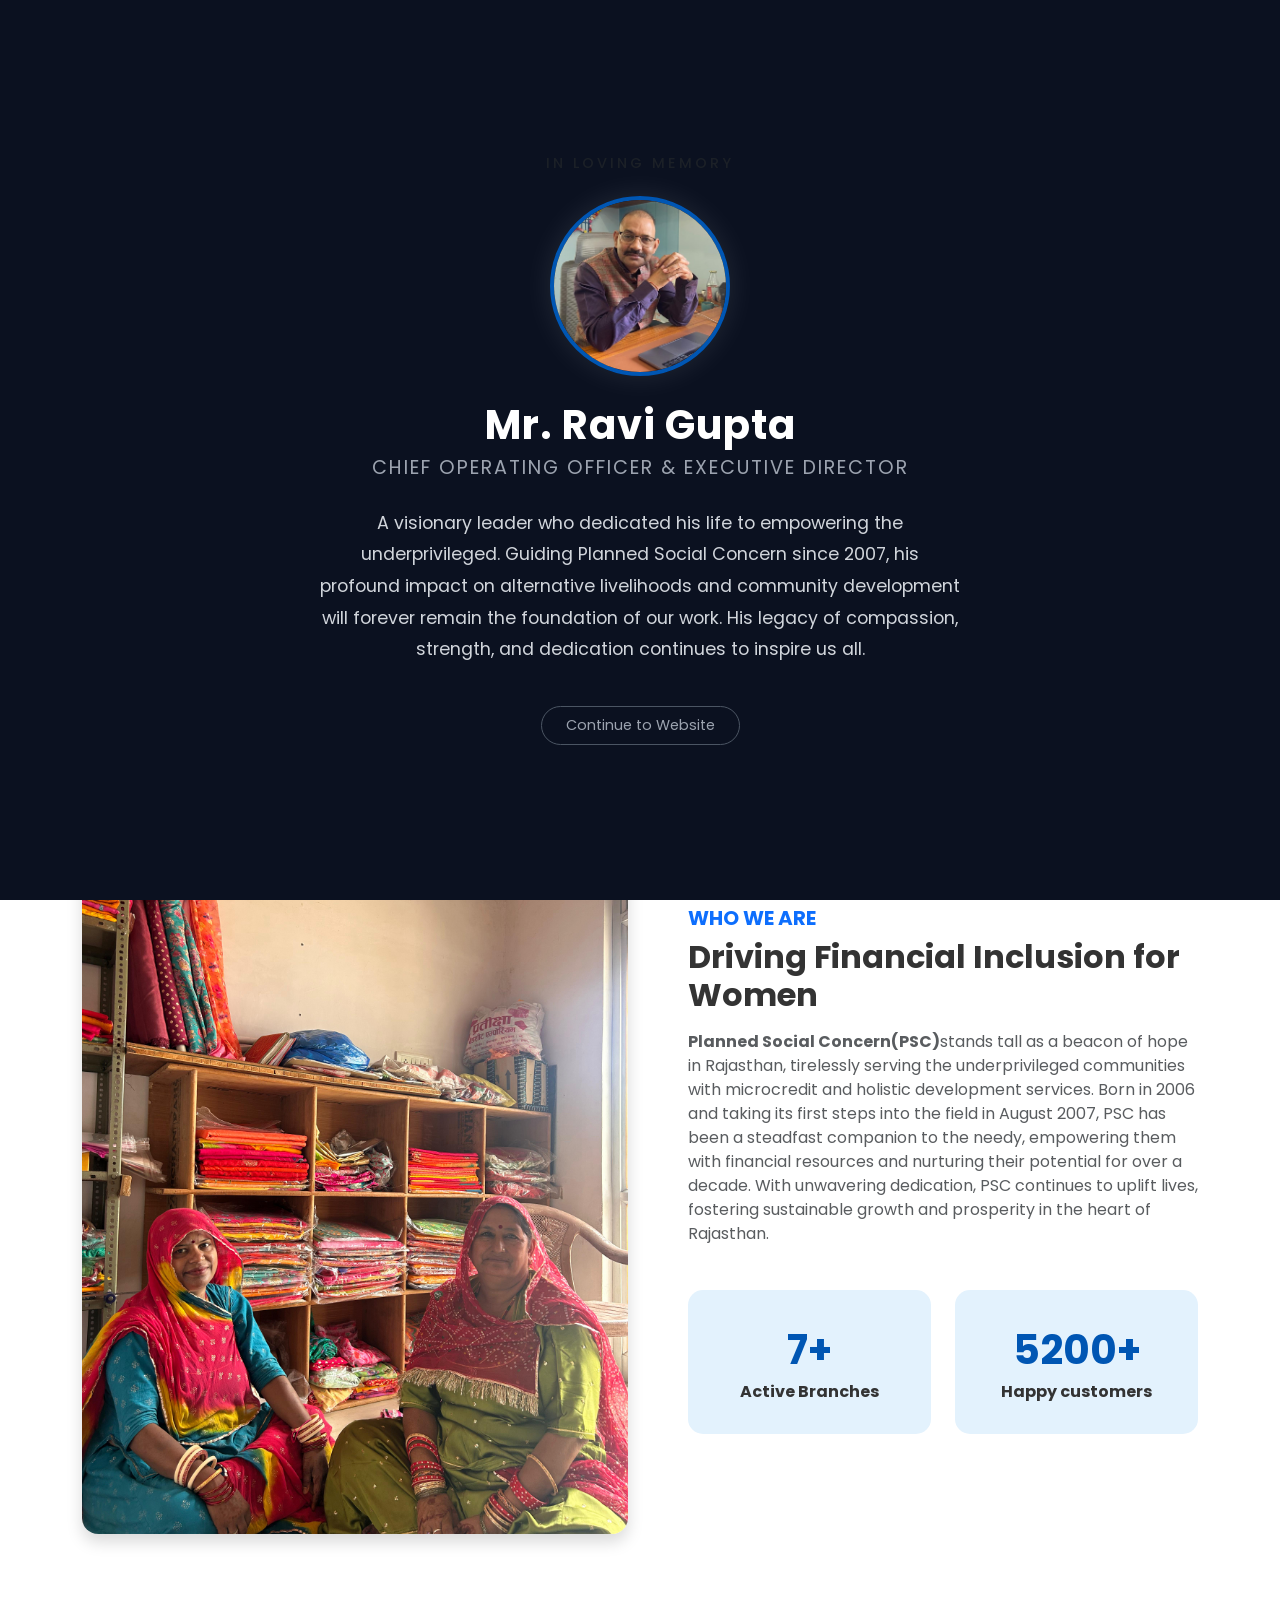
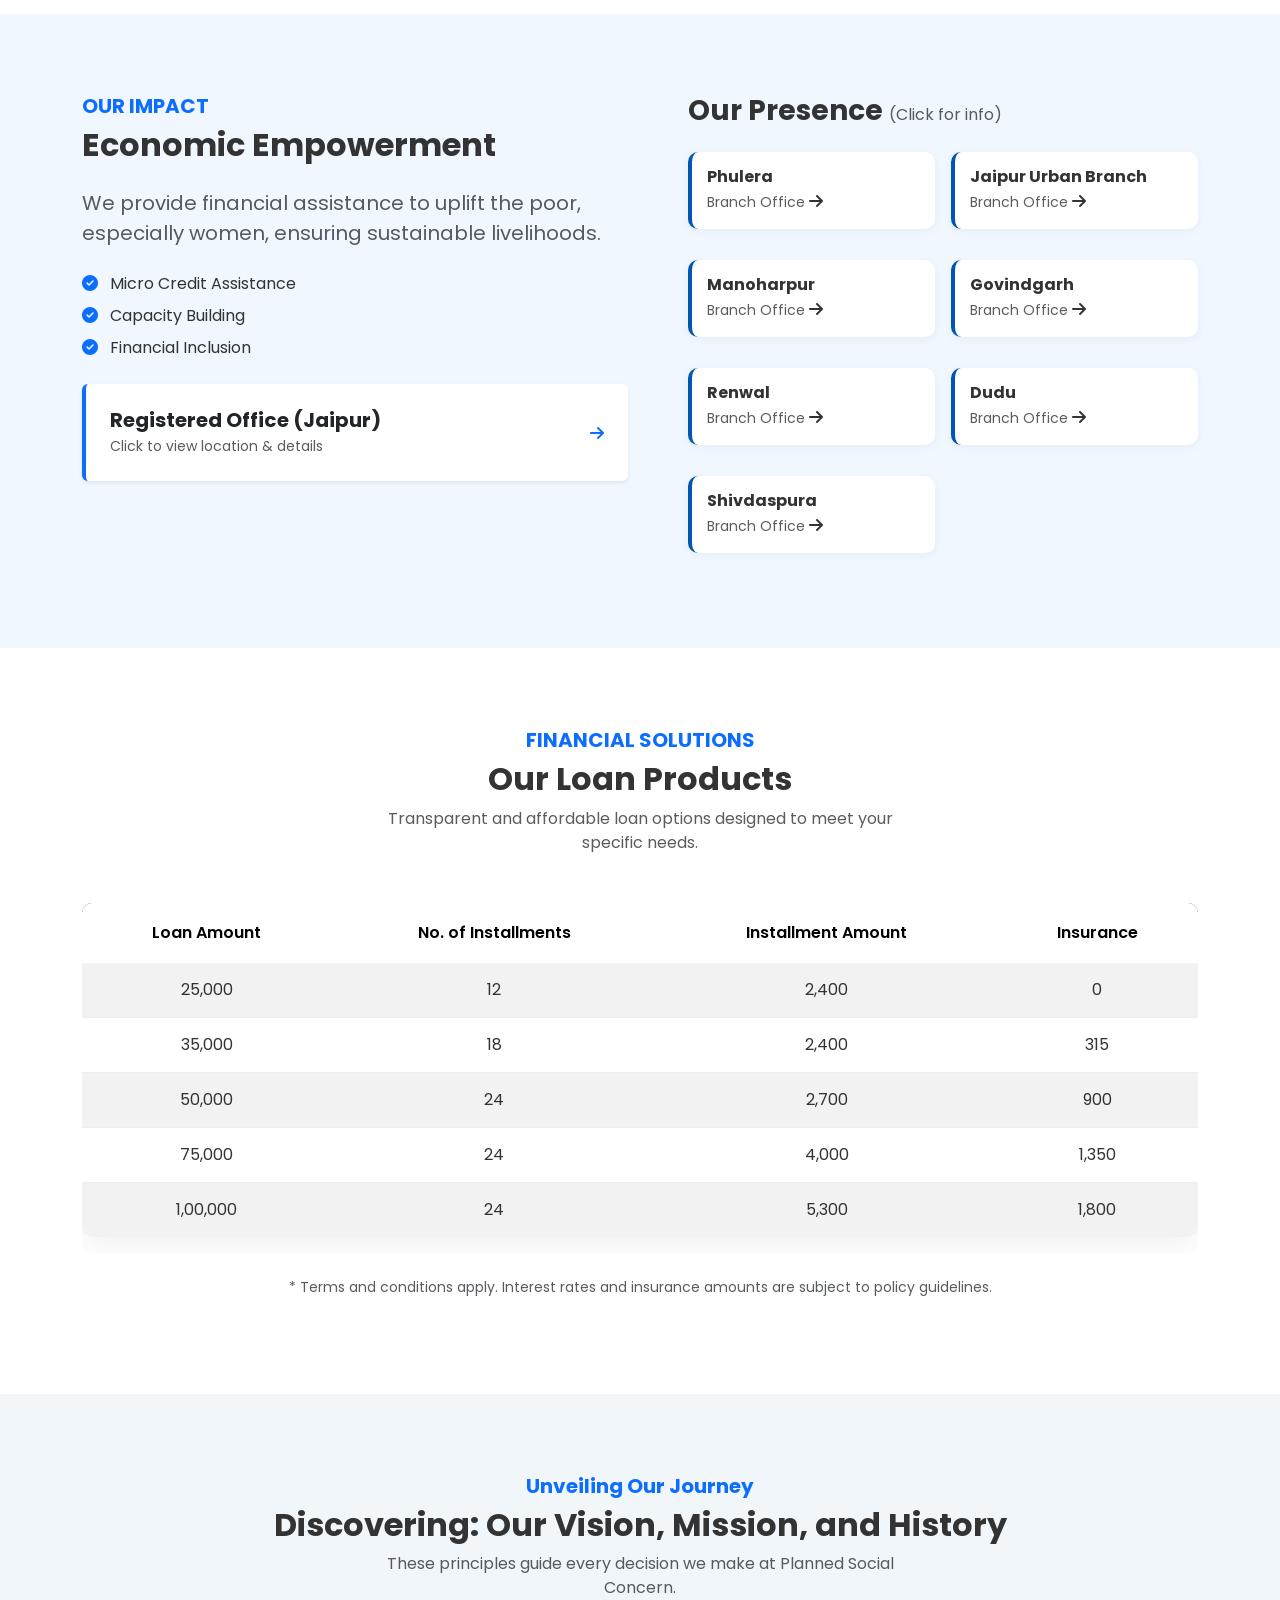
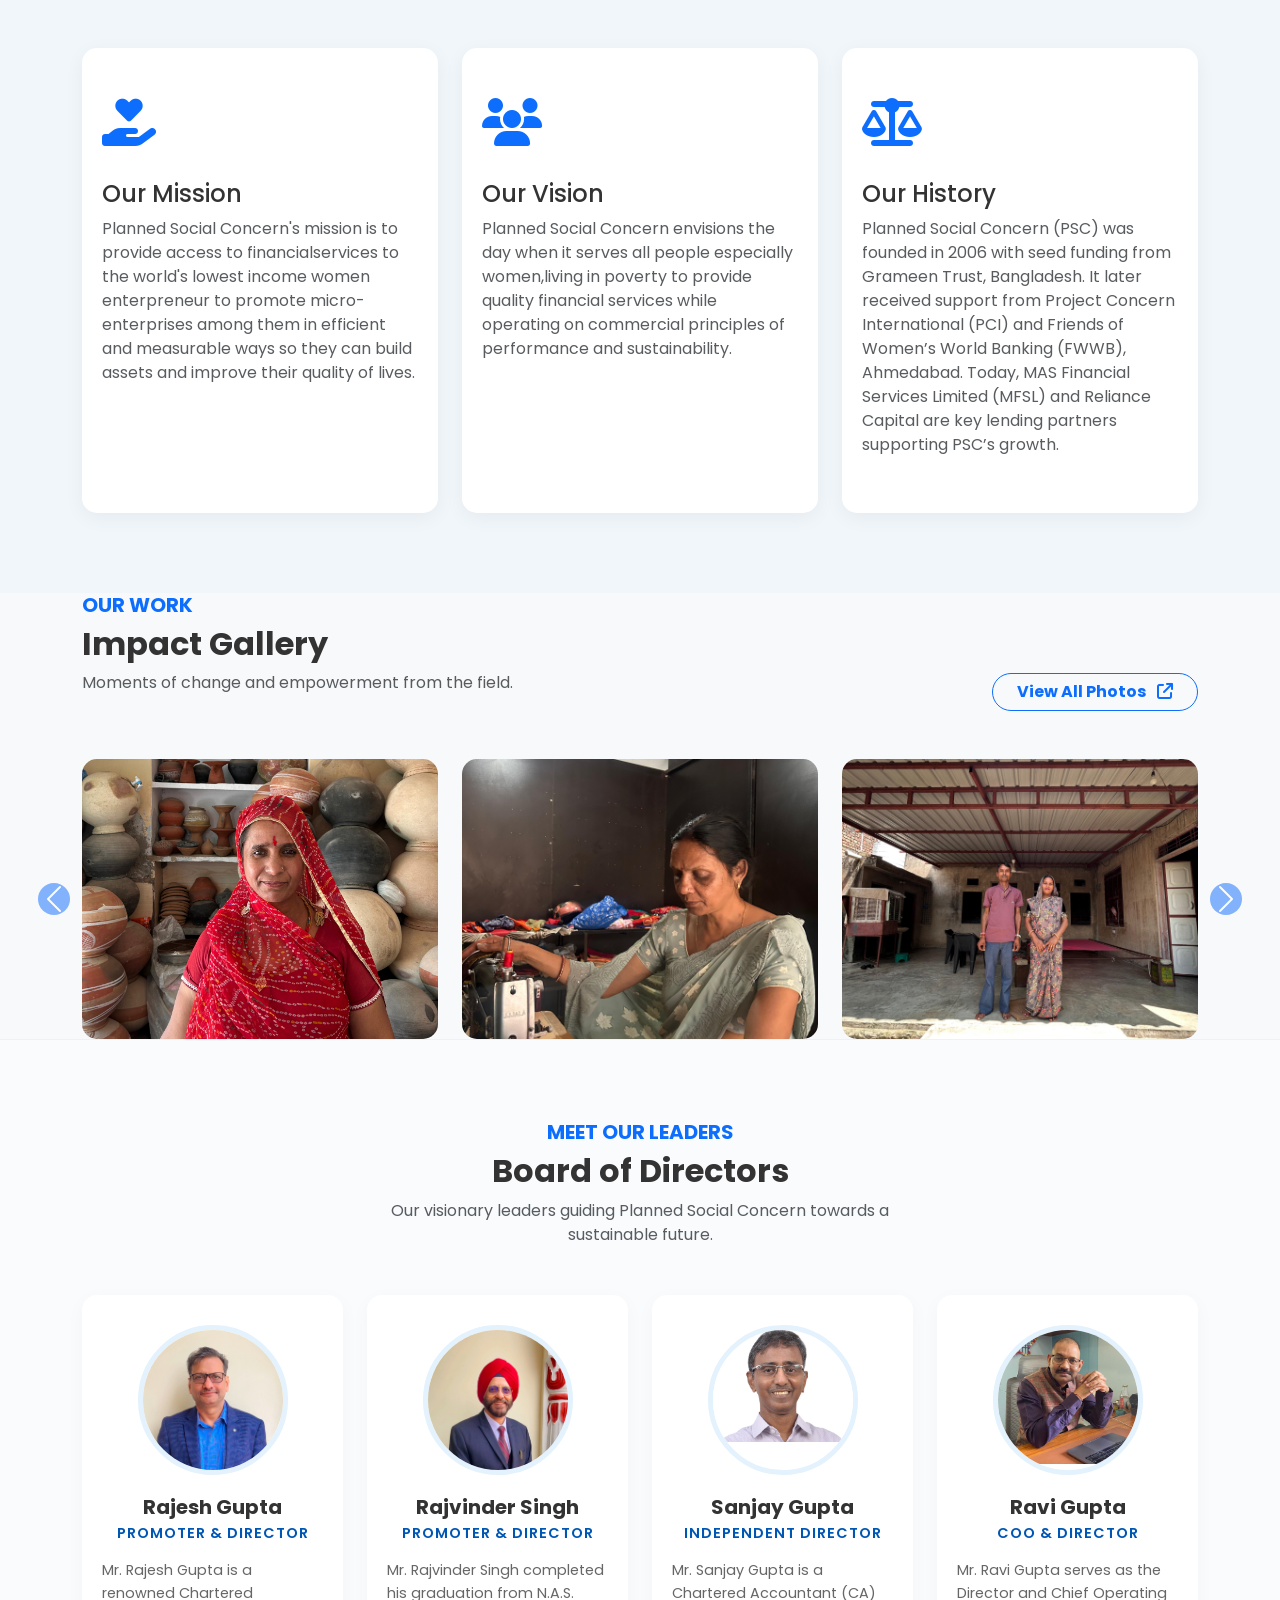
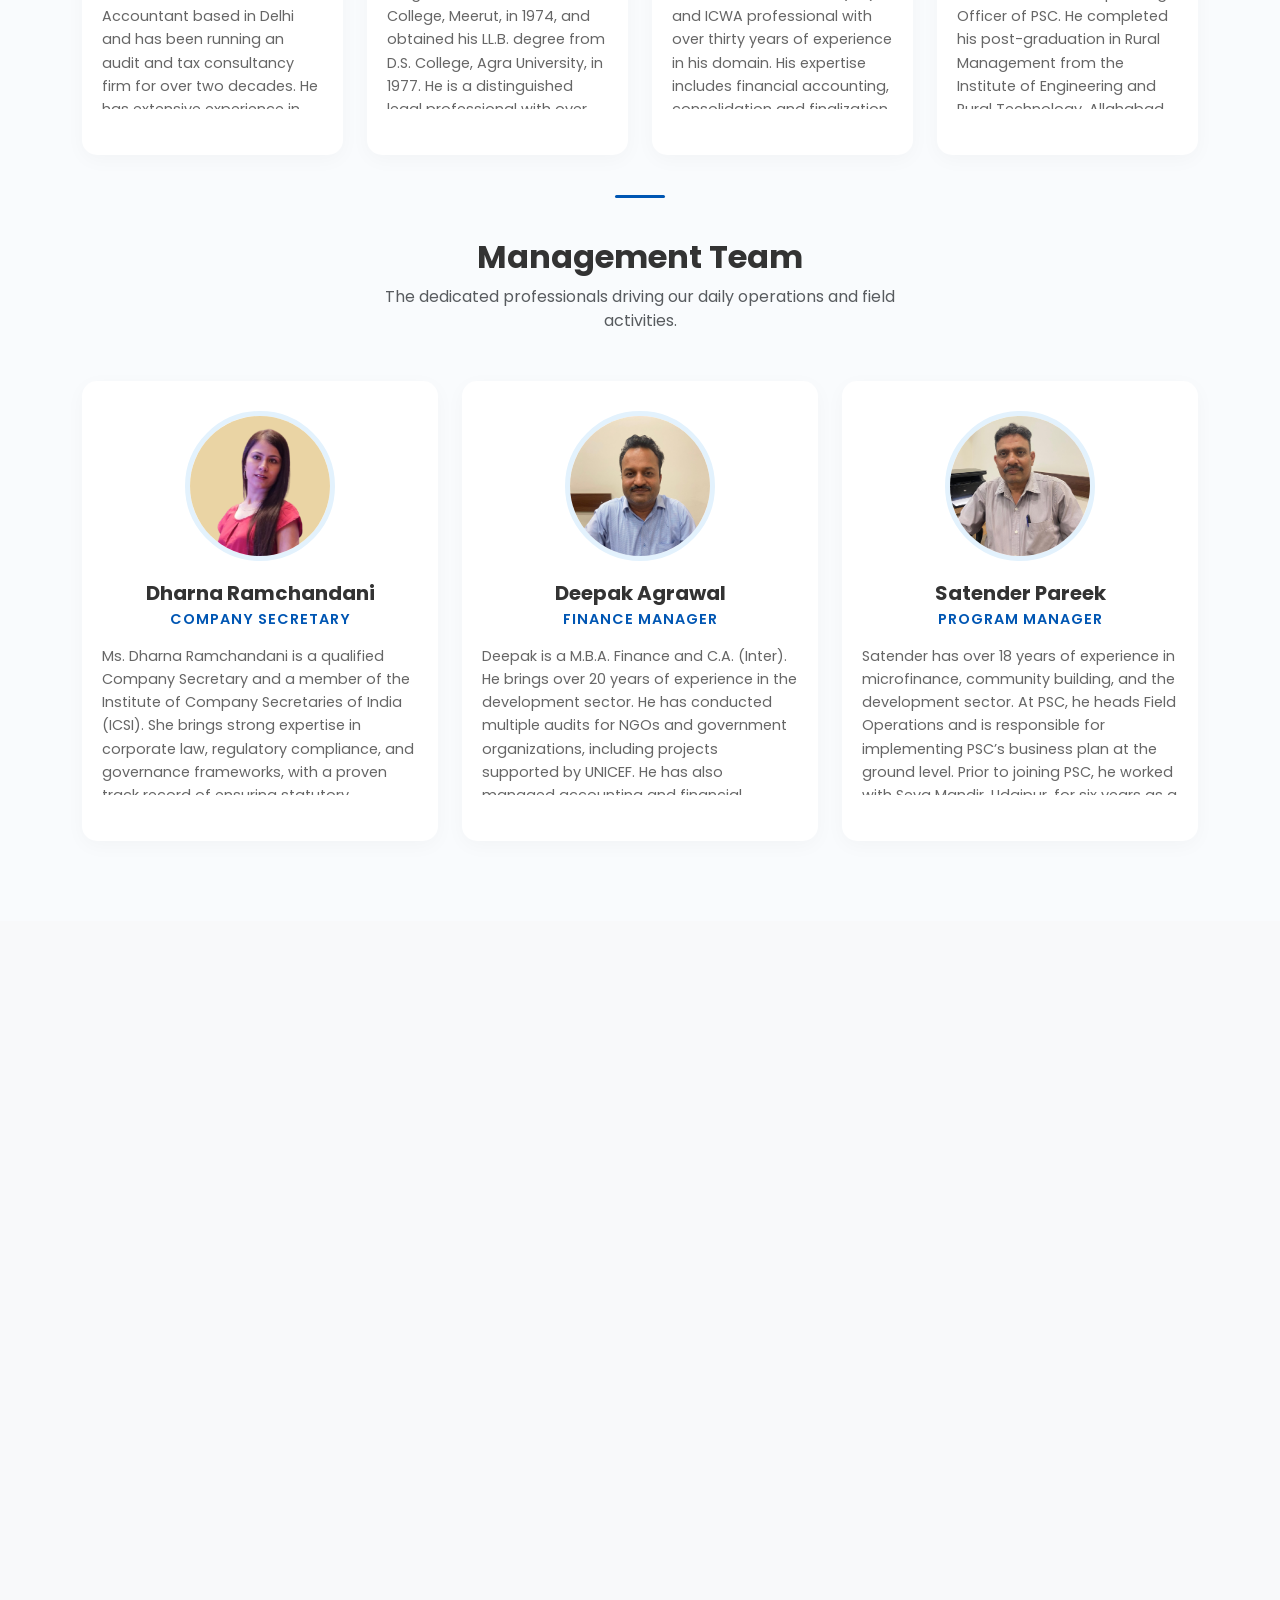
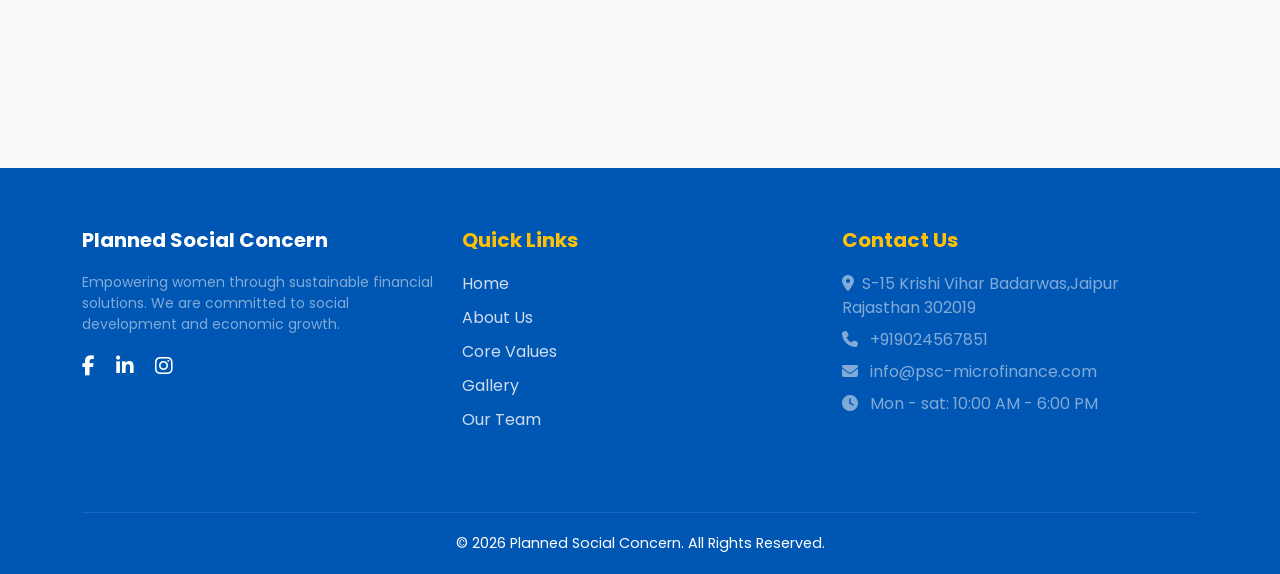
==== commit 4b4eae12: "Tribute" ====
--- a/index.html
+++ b/index.html
@@ -10,11 +10,31 @@
     <link href="https://unpkg.com/aos@2.3.1/dist/aos.css" rel="stylesheet">
     <link rel="stylesheet" href="/Assets/CSS/style.css">
     <link rel="stylesheet" href="/Assets/CSS/contact-form.css">
+    
+    <link rel="stylesheet" href="/Assets/CSS/tribute.css">
+
+   
 
     
        
 </head>
 <body>
+    <div id="tribute-overlay">
+        <div class="tribute-content">
+            <h5 class="text-uppercase text-muted mb-4" style="letter-spacing: 3px; font-size: 0.9rem;">In Loving Memory</h5>
+            
+            <img src="Assets/Images/Team/Ravi sir.jpg" alt="Mr. Ravi Gupta" class="tribute-img">
+            
+            <h1 class="tribute-title">Mr. Ravi Gupta</h1>
+            <p class="tribute-subtitle">Chief Operating Officer & Executive Director</p>
+            
+            <p class="tribute-text">
+                A visionary leader who dedicated his life to empowering the underprivileged. Guiding Planned Social Concern since 2007, his profound impact on alternative livelihoods and community development will forever remain the foundation of our work. His legacy of compassion, strength, and dedication continues to inspire us all.
+            </p>
+            
+            <button id="close-tribute" class="btn-continue">Continue to Website</button>
+        </div>
+    </div>
 
     <nav class="navbar navbar-expand-lg fixed-top">
         <div class="container">
@@ -219,8 +239,9 @@
                 </div>
                 <div class="modal-body p-4">
                     <div class="row g-2 mb-4">
-                        <div class="col-6"><img src="https://images.unsplash.com/photo-1497366216548-37526070297c?w=600&q=80" class="modal-branch-img" alt="Office"></div>
-                        <div class="col-6"><img src="https://images.unsplash.com/photo-1577962917302-cd874c4e31d2?w=600&q=80" class="modal-branch-img" alt="Staff"></div>
+                        <div class="col-6"><img src="Assets/Images/Gallery/image96.jpg" class="modal-branch-img" alt="Office" width="300px" height="200px"></div>
+                        <!-- <div class="col-6"><img src="https://images.unsplash.com/photo-1577962917302-cd874c4e31d2?w=600&q=80" class="modal-branch-img" alt="Staff"></div>
+                          -->
                     </div>
                     <div class="bg-light p-3 rounded mb-4">
                         <p class="mb-2"><i class="fa-solid fa-phone text-primary me-2"></i> <strong>Phone:</strong> +91 9024567851</p>
@@ -744,6 +765,11 @@
         </div>
     </section>
 
+    <!-- Organisational chart -->
+     <section id="team-chart">
+        <img src=" ">
+     </section>
+
     <!-- contact form -->
      <section id="contact" class="contact-section">
         <div class="container">
@@ -934,6 +960,27 @@
             if (window.scrollY > 50) document.querySelector('.navbar').classList.add('scrolled');
             else document.querySelector('.navbar').classList.remove('scrolled');
         });
+        // --- TRIBUTE OVERLAY LOGIC ---
+        // Lock scrolling when page loads
+        document.body.classList.add('tribute-active');
+
+        const tributeOverlay = document.getElementById('tribute-overlay');
+        const closeTributeBtn = document.getElementById('close-tribute');
+
+        // Function to hide tribute and restore scrolling
+        const removeTribute = () => {
+            tributeOverlay.classList.add('hide-tribute');
+            document.body.classList.remove('tribute-active');
+        };
+
+        // Automatically hide after 10 seconds (10000 milliseconds)
+        let tributeTimer = setTimeout(removeTribute, 10000);
+
+        // Hide immediately if user clicks "Continue to Website"
+        closeTributeBtn.addEventListener('click', () => {
+            clearTimeout(tributeTimer); // Stop the 10-second timer
+            removeTribute();
+        });
     
     </script>
 </body>
--- a/Assets/CSS/tribute.css
+++ b/Assets/CSS/tribute.css
@@ -0,0 +1,81 @@
+/* --- TRIBUTE OVERLAY STYLES --- */
+#tribute-overlay {
+    position: fixed;
+    top: 0;
+    left: 0;
+    width: 100vw;
+    height: 100vh;
+    background-color: #0b1120; /* Deep, respectful dark blue/black */
+    color: #ffffff;
+    z-index: 99999; /* Ensures it stays on top of everything */
+    display: flex;
+    align-items: center;
+    justify-content: center;
+    text-align: center;
+    transition: opacity 1.5s ease, visibility 1.5s ease;
+}
+
+.tribute-content {
+    max-width: 700px;
+    padding: 30px;
+    animation: fadeInUp 2s ease-out;
+}
+
+.tribute-img {
+    width: 180px;
+    height: 180px;
+    border-radius: 50%;
+    object-fit: cover;
+    border: 4px solid var(--primary-blue);
+    box-shadow: 0 0 30px rgba(255, 255, 255, 0.1);
+    margin-bottom: 25px;
+}
+
+.tribute-title {
+    font-size: 2.5rem;
+    font-weight: 700;
+    margin-bottom: 5px;
+    letter-spacing: 1px;
+}
+
+.tribute-subtitle {
+    color: #9ca3af;
+    font-size: 1.2rem;
+    margin-bottom: 25px;
+    text-transform: uppercase;
+    letter-spacing: 2px;
+}
+
+.tribute-text {
+    font-size: 1.1rem;
+    line-height: 1.8;
+    color: #d1d5db;
+    margin-bottom: 40px;
+}
+
+.btn-continue {
+    background: transparent;
+    color: #9ca3af;
+    border: 1px solid #4b5563;
+    padding: 8px 24px;
+    border-radius: 50px;
+    font-size: 0.9rem;
+    cursor: pointer;
+    transition: all 0.3s;
+}
+
+.btn-continue:hover {
+    background: #374151;
+    color: white;
+}
+
+/* Class added by JS to hide the overlay smoothly */
+.hide-tribute {
+    opacity: 0;
+    visibility: hidden;
+}
+
+/* Prevent scrolling while tribute is active */
+body.tribute-active {
+    overflow: hidden;
+}
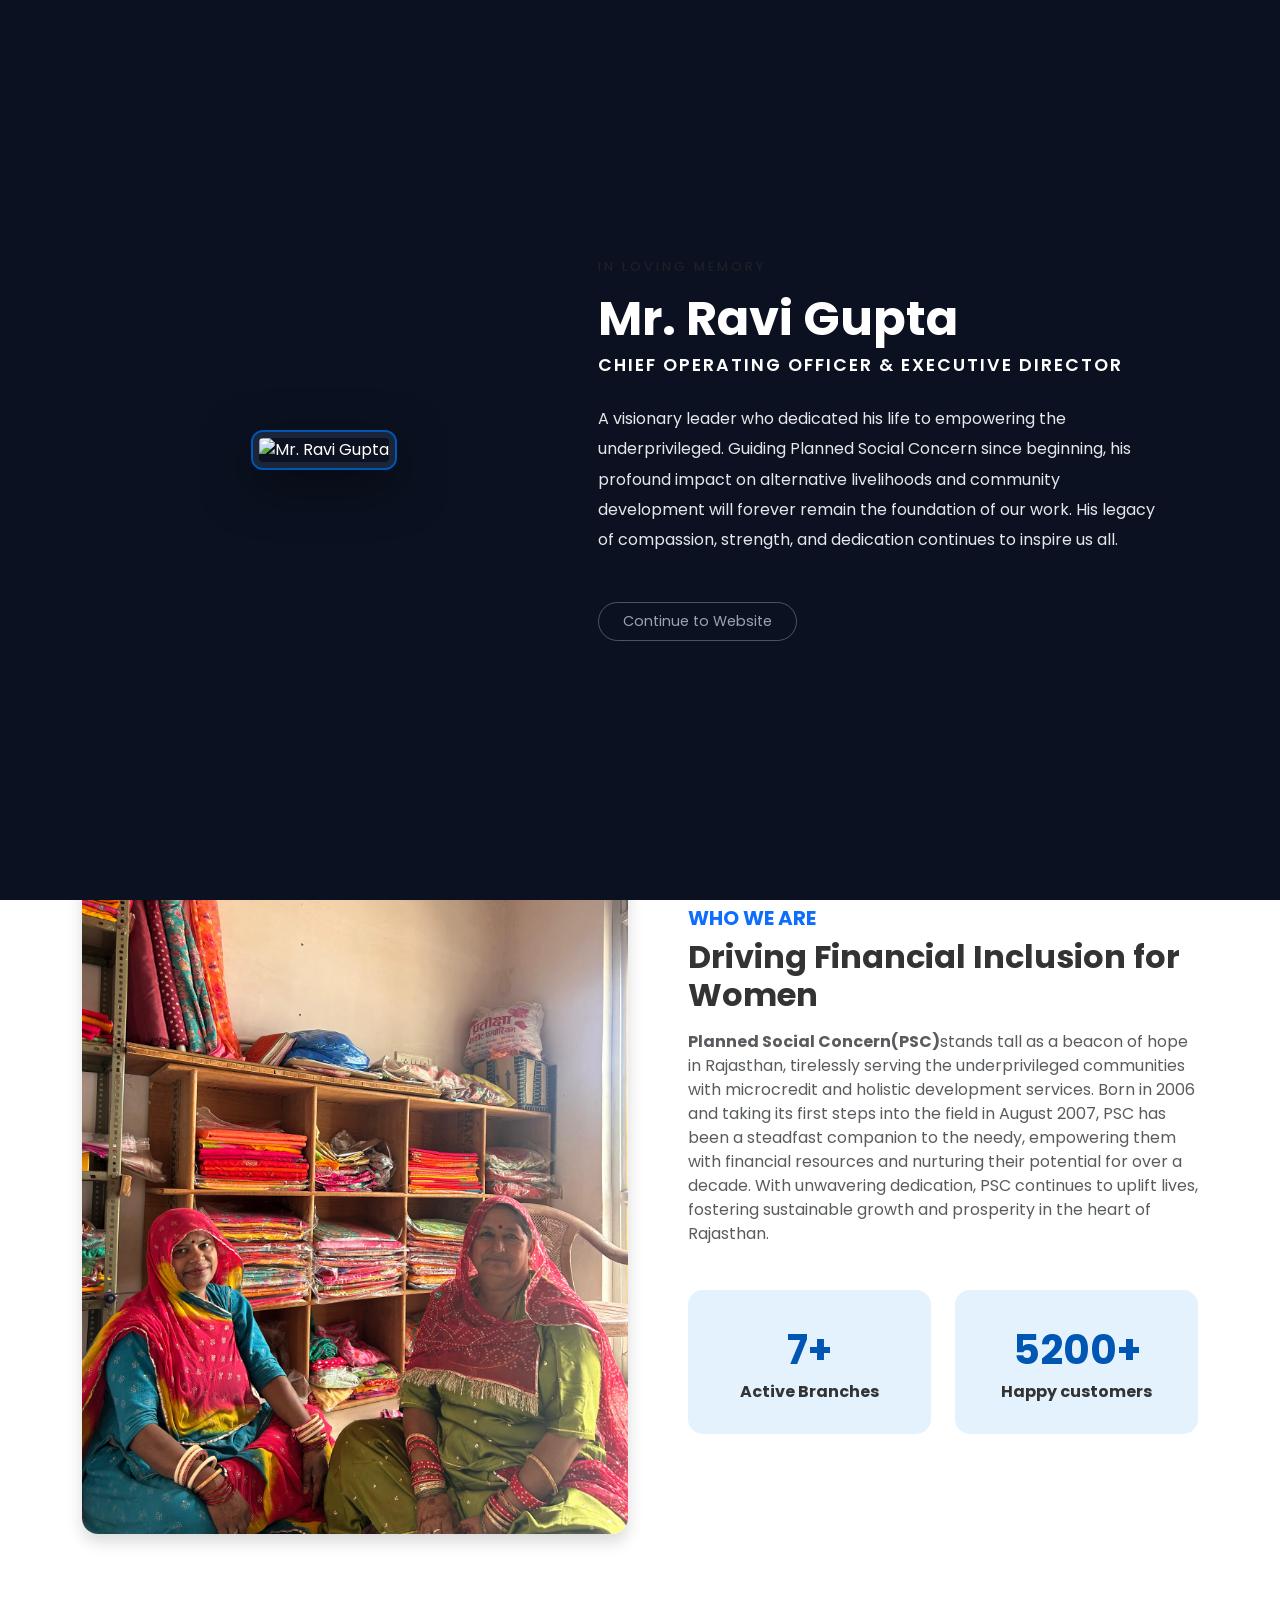
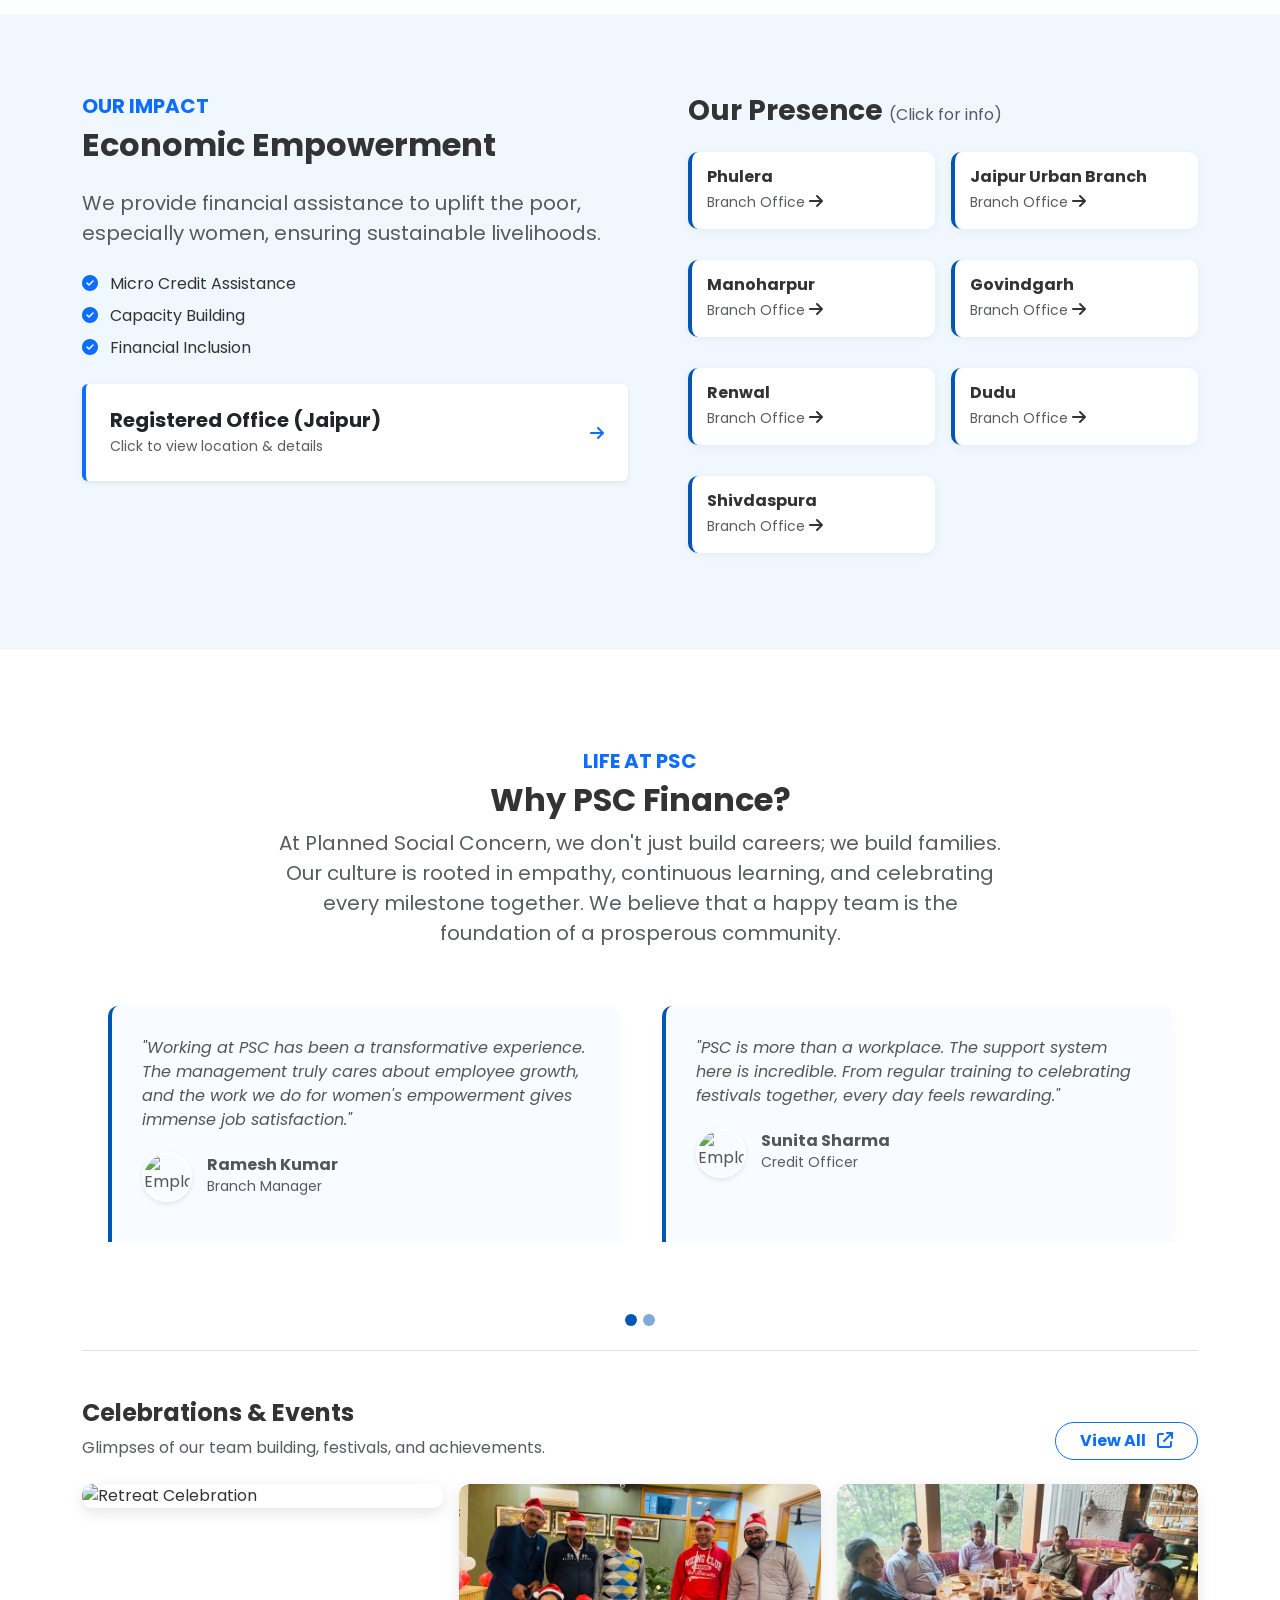
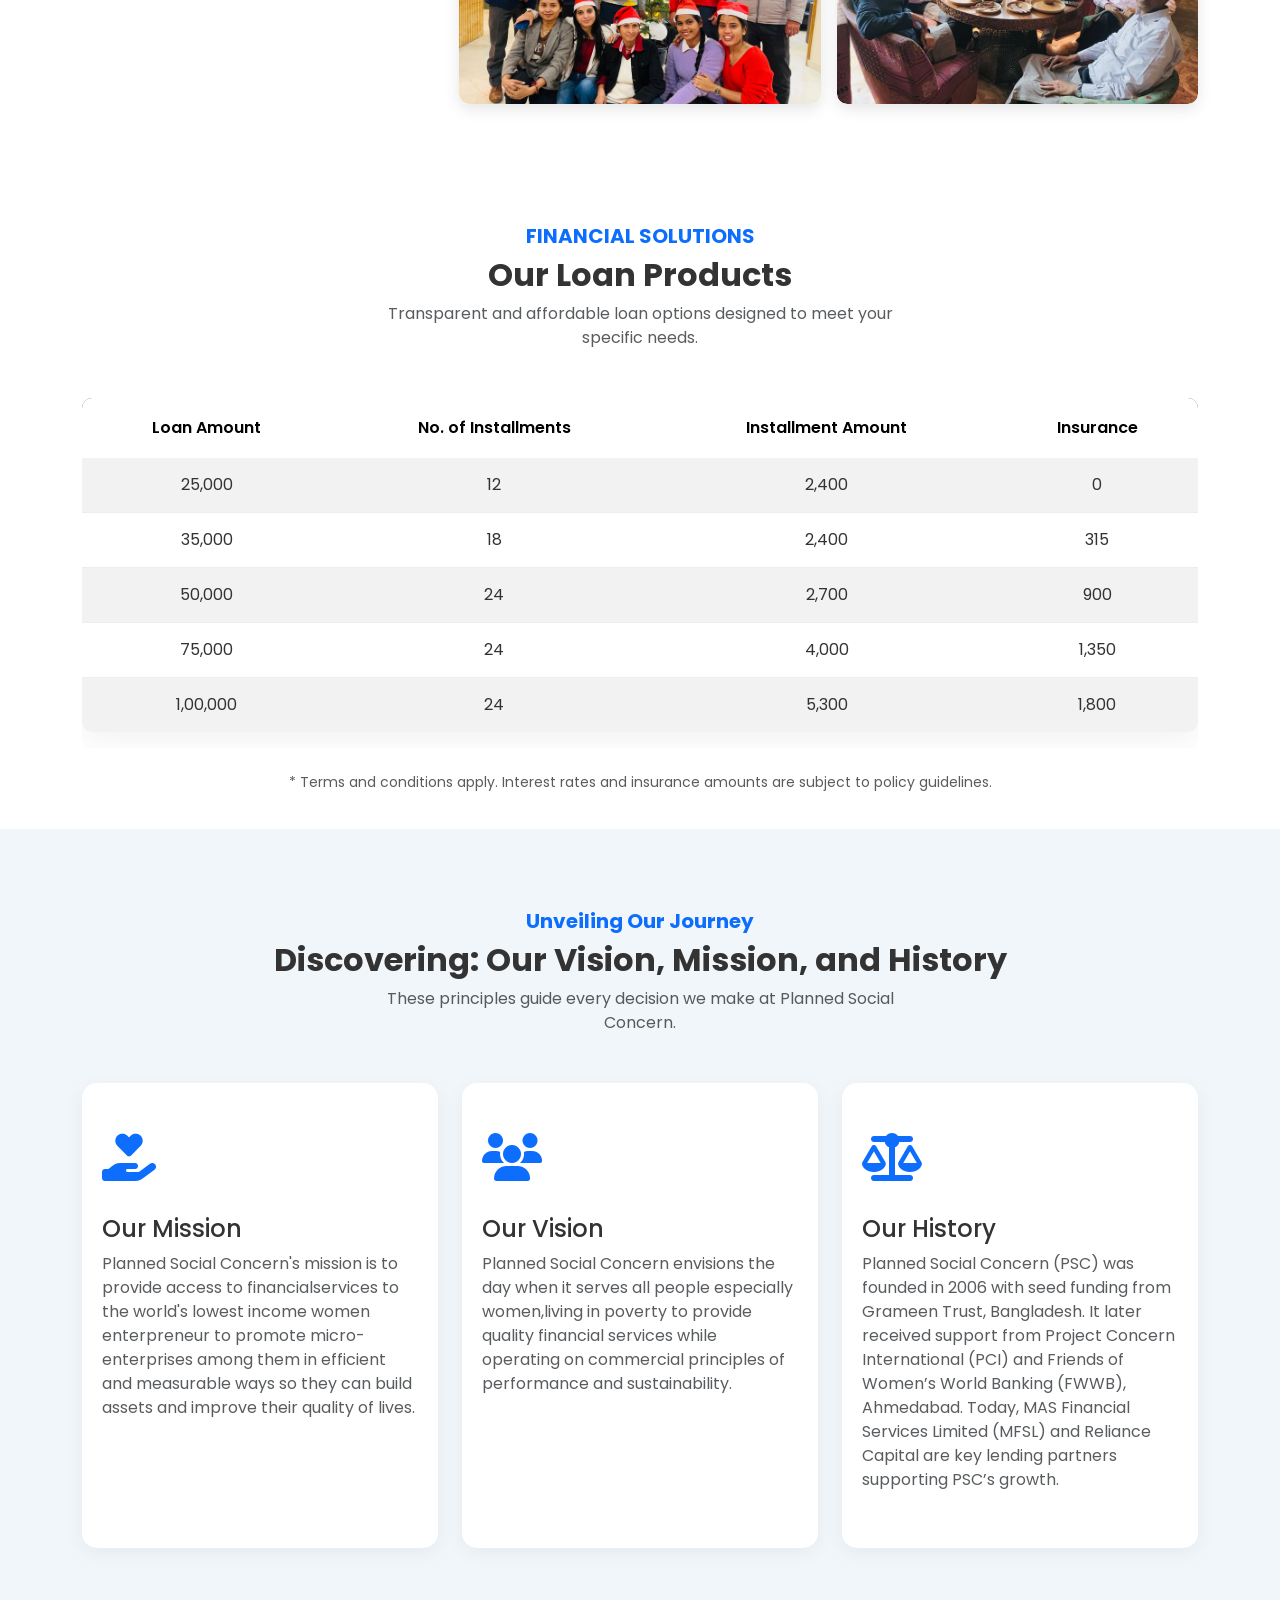
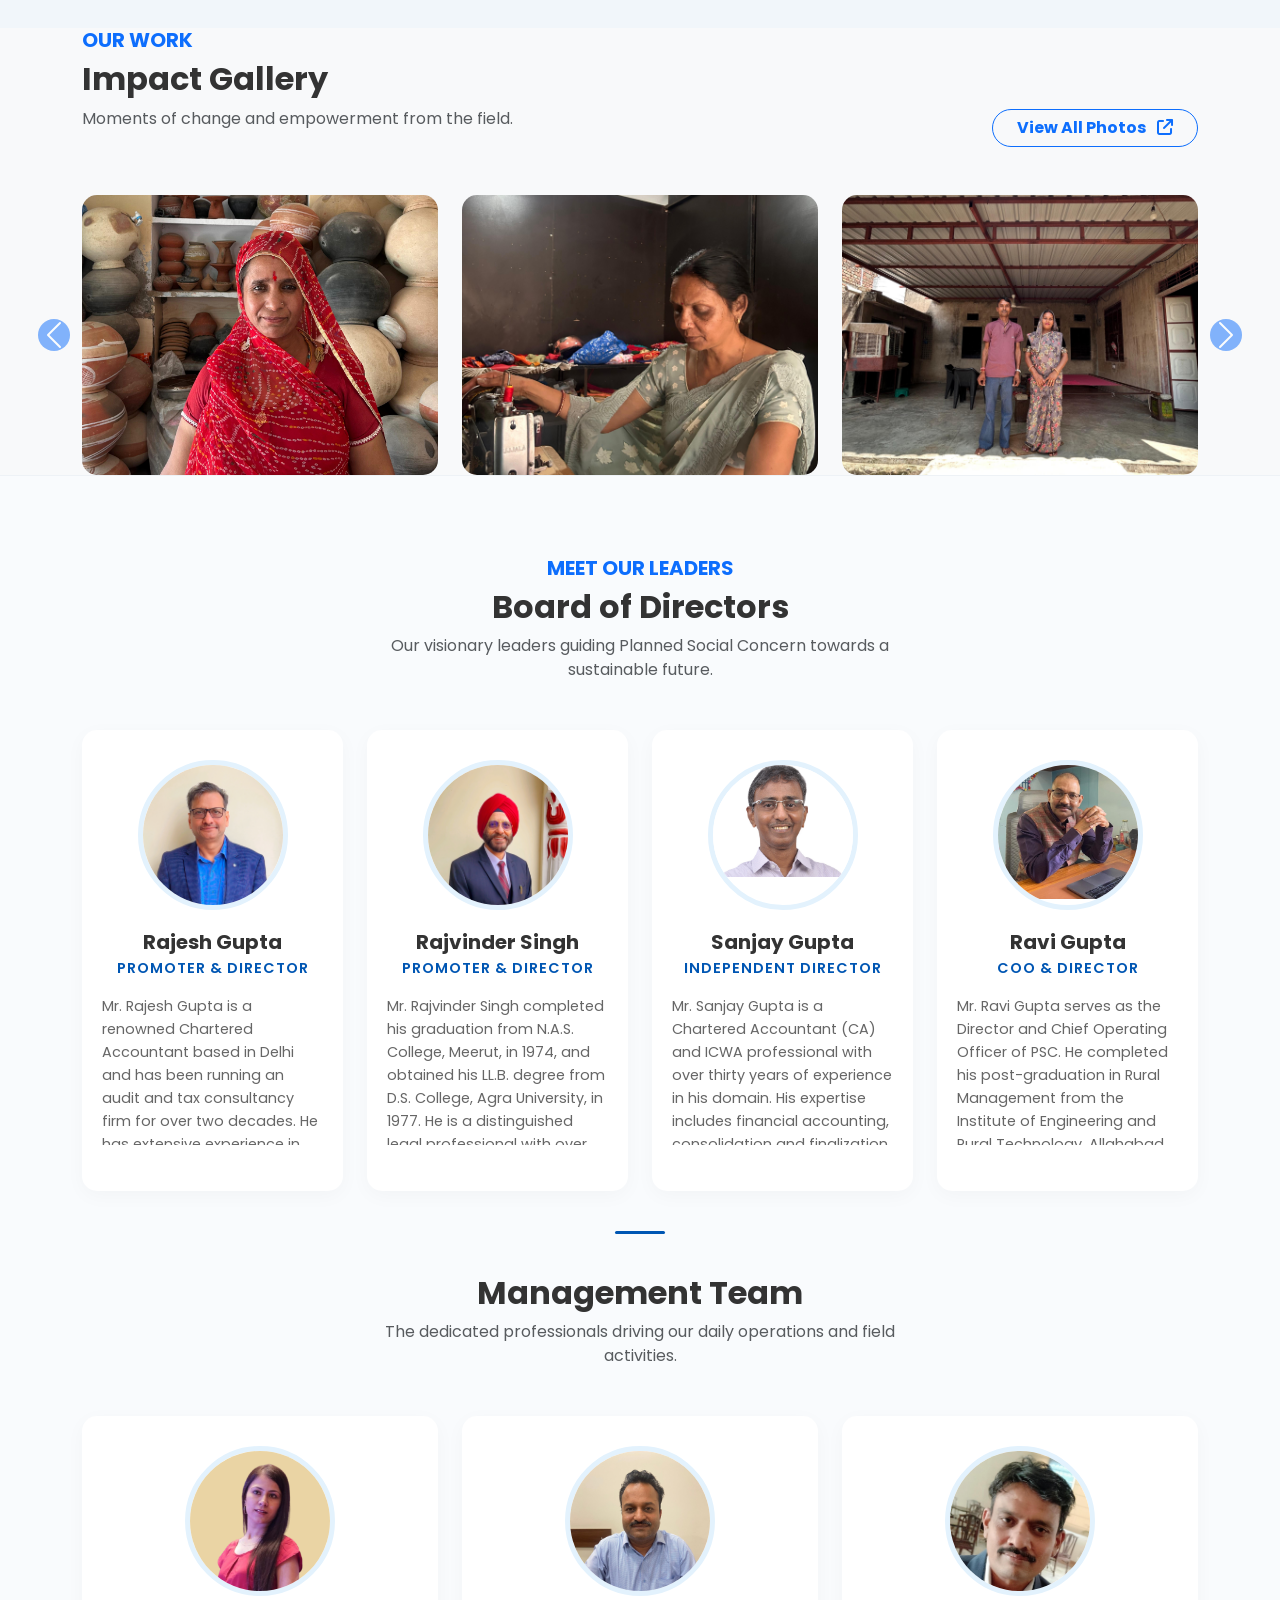
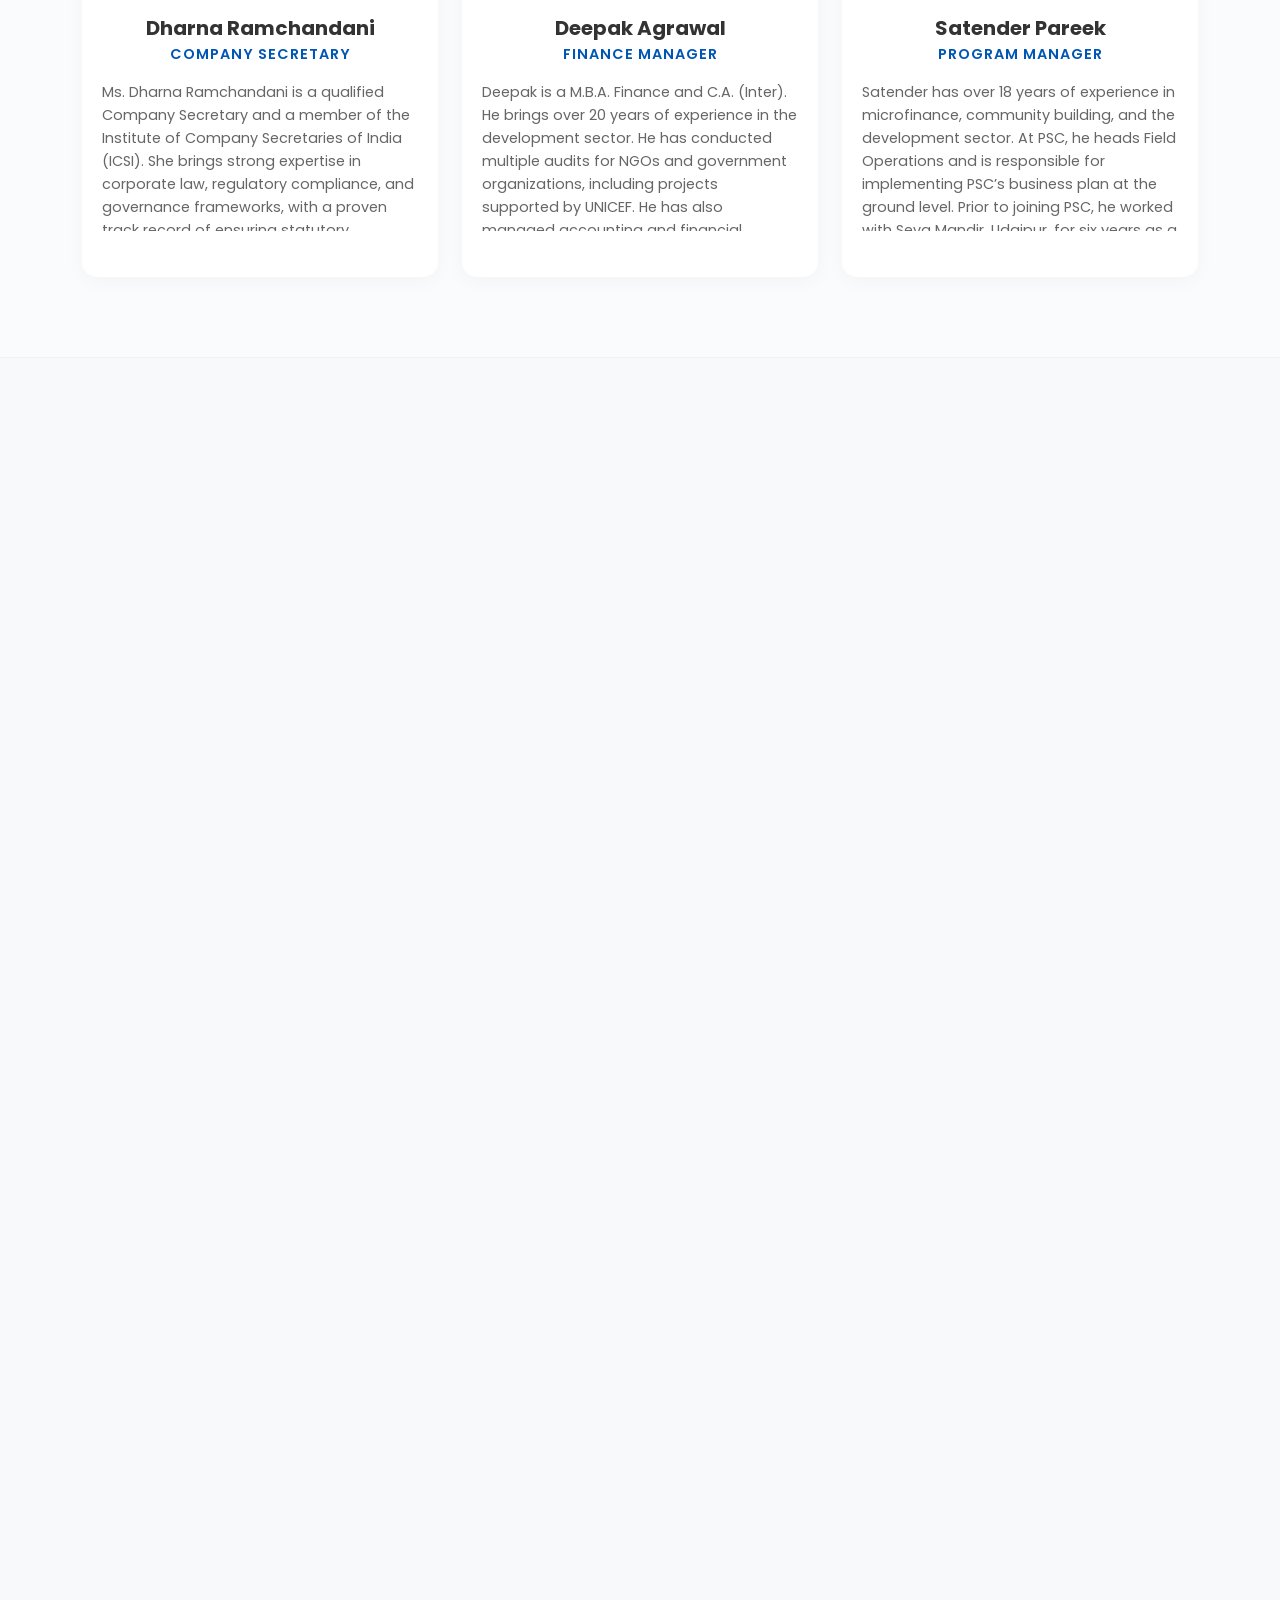
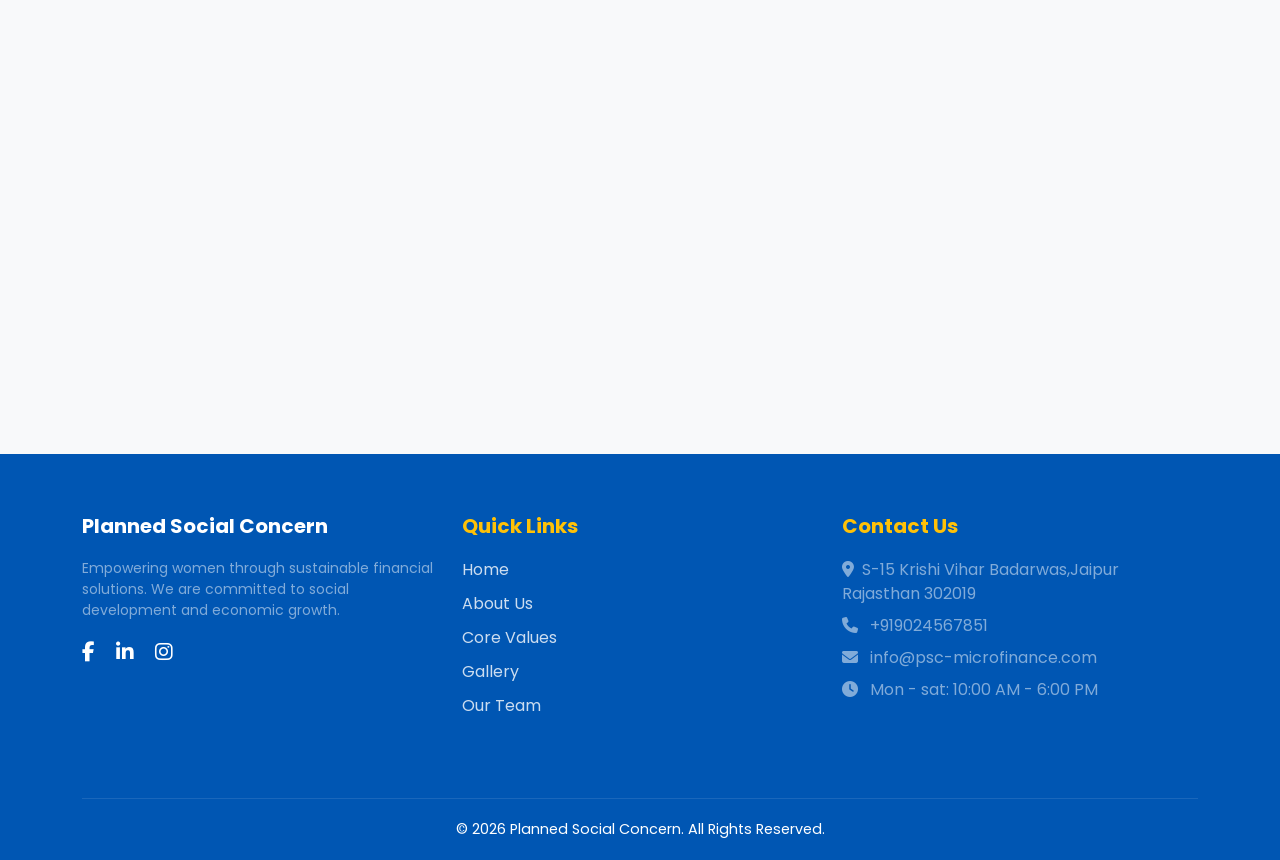
==== commit 1953d2ab: "newSectionAdded" ====
--- a/index.html
+++ b/index.html
@@ -1,6 +1,7 @@
 <!DOCTYPE html>
 <html lang="en">
 <head>
+
     <meta charset="UTF-8">
     <meta name="viewport" content="width=device-width, initial-scale=1.0">
     <title>Planned Social Concern | Empowering Women</title>
@@ -12,29 +13,34 @@
     <link rel="stylesheet" href="/Assets/CSS/contact-form.css">
     
     <link rel="stylesheet" href="/Assets/CSS/tribute.css">
-
-   
-
-    
        
 </head>
 <body>
     <div id="tribute-overlay">
         <div class="tribute-content">
-            <h5 class="text-uppercase text-muted mb-4" style="letter-spacing: 3px; font-size: 0.9rem;">In Loving Memory</h5>
-            
-            <img src="Assets/Images/Team/Ravi sir.jpg" alt="Mr. Ravi Gupta" class="tribute-img">
-            
-            <h1 class="tribute-title">Mr. Ravi Gupta</h1>
-            <p class="tribute-subtitle">Chief Operating Officer & Executive Director</p>
-            
-            <p class="tribute-text">
-                A visionary leader who dedicated his life to empowering the underprivileged. Guiding Planned Social Concern since 2007, his profound impact on alternative livelihoods and community development will forever remain the foundation of our work. His legacy of compassion, strength, and dedication continues to inspire us all.
-            </p>
-            
-            <button id="close-tribute" class="btn-continue">Continue to Website</button>
+            <div class="row align-items-center justify-content-center tribute-grid text-start">
+                
+                <div class="col-md-5 text-center mb-4 mb-md-0">
+                    <img src="Assets/Images/Team/Ravi_sir.png" alt="Mr. Ravi Gupta" class="tribute-img-large">
+                </div>
+                
+                <div class="col-md-7 ps-md-5">
+                    <h5 class="text-uppercase text-muted mb-3" style="letter-spacing: 3px; font-size: 0.8rem;">In Loving Memory</h5>
+                    
+                    <h1 class="tribute-title">Mr. Ravi Gupta</h1>
+                    <p class="tribute-subtitle">Chief Operating Officer & Executive Director</p>
+                    
+                    <p class="tribute-text">
+                        A visionary leader who dedicated his life to empowering the underprivileged. Guiding Planned Social Concern since beginning, his profound impact on alternative livelihoods and community development will forever remain the foundation of our work. His legacy of compassion, strength, and dedication continues to inspire us all.
+                    </p>
+                    
+                    <button id="close-tribute" class="btn-continue mt-3">Continue to Website</button>
+                </div>
+            </div>
         </div>
     </div>
+
+
 
     <nav class="navbar navbar-expand-lg fixed-top">
         <div class="container">
@@ -228,6 +234,121 @@
             </div>
         </div>
     </section>
+
+    <!-- why PSC Finance -->
+   <section id="why-psc" class="why-psc-section">
+    <div class="container">
+        
+        <div class="text-center mb-5" data-aos="fade-up">
+            <h5 class="text-primary fw-bold text-uppercase">Life at PSC</h5>
+            <h2 class="fw-bold">Why PSC Finance?</h2>
+            <p class="text-muted col-lg-8 mx-auto fs-5">
+                At Planned Social Concern, we don't just build careers; we build families. 
+                Our culture is rooted in empathy, continuous learning, and celebrating every milestone together. 
+                We believe that a happy team is the foundation of a prosperous community.
+            </p>
+        </div>
+
+        <div id="testimonialCarousel" class="carousel carousel-dark slide" data-bs-ride="carousel" data-bs-interval="4000" data-aos="fade-up">
+            <div class="carousel-indicators">
+                <button type="button" data-bs-target="#testimonialCarousel" data-bs-slide-to="0" class="active" aria-current="true" aria-label="Slide 1"></button>
+                <button type="button" data-bs-target="#testimonialCarousel" data-bs-slide-to="1" aria-label="Slide 2"></button>
+            </div>
+
+            <div class="carousel-inner px-3">
+                
+                <div class="carousel-item active">
+                    <div class="row g-4 justify-content-center">
+                        <div class="col-md-6">
+                            <div class="testimonial-card">
+                                <p class="fs-6 mb-0">"Working at PSC has been a transformative experience. The management truly cares about employee growth, and the work we do for women's empowerment gives immense job satisfaction."</p>
+                                <div class="testimonial-author">
+                                    <img src="https://images.unsplash.com/photo-1507003211169-0a1dd7228f2d?w=150" alt="Employee">
+                                    <div>
+                                        <h6 class="fw-bold mb-0">Ramesh Kumar</h6>
+                                        <small class="text-muted">Branch Manager</small>
+                                    </div>
+                                </div>
+                            </div>
+                        </div>
+                        <div class="col-md-6">
+                            <div class="testimonial-card">
+                                <p class="fs-6 mb-0">"PSC is more than a workplace. The support system here is incredible. From regular training to celebrating festivals together, every day feels rewarding."</p>
+                                <div class="testimonial-author">
+                                    <img src="https://images.unsplash.com/photo-1494790108377-be9c29b29330?w=150" alt="Employee">
+                                    <div>
+                                        <h6 class="fw-bold mb-0">Sunita Sharma</h6>
+                                        <small class="text-muted">Credit Officer</small>
+                                    </div>
+                                </div>
+                            </div>
+                        </div>
+                    </div>
+                </div>
+
+                <div class="carousel-item">
+                    <div class="row g-4 justify-content-center">
+                        <div class="col-md-6">
+                            <div class="testimonial-card">
+                                <p class="fs-6 mb-0">"The leadership team is highly approachable and open to new ideas. PSC provides a perfect balance of professional development and social impact."</p>
+                                <div class="testimonial-author">
+                                    <img src="https://images.unsplash.com/photo-1573496359142-b8d87734a5a2?w=150" alt="Employee">
+                                    <div>
+                                        <h6 class="fw-bold mb-0">Priya Meena</h6>
+                                        <small class="text-muted">HR Coordinator</small>
+                                    </div>
+                                </div>
+                            </div>
+                        </div>
+                        <div class="col-md-6">
+                            <div class="testimonial-card">
+                                <p class="fs-6 mb-0">"I joined as a fresher and have grown immensely here. The transparent policies and encouraging work environment make PSC the best place to work in the sector."</p>
+                                <div class="testimonial-author">
+                                    <img src="https://images.unsplash.com/photo-1560250097-0b93528c311a?w=150" alt="Employee">
+                                    <div>
+                                        <h6 class="fw-bold mb-0">Vikram Singh</h6>
+                                        <small class="text-muted">Field Officer</small>
+                                    </div>
+                                </div>
+                            </div>
+                        </div>
+                    </div>
+                </div>
+
+            </div>
+        </div>
+
+        <div class="mt-5 pt-5 border-top">
+            <div class="d-flex justify-content-between align-items-end mb-4" data-aos="fade-up">
+                <div>
+                    <h4 class="fw-bold">Celebrations & Events</h4>
+                    <p class="text-muted mb-0">Glimpses of our team building, festivals, and achievements.</p>
+                </div>
+                <a href="celebrations.html" target="_blank" class="btn btn-outline-primary rounded-pill px-4 fw-bold">
+                    View All <i class="fa-solid fa-arrow-up-right-from-square ms-2"></i>
+                </a>
+            </div>
+            
+            <div class="row g-3">
+                <div class="col-md-4" data-aos="zoom-in" data-aos-delay="100">
+                    <div class="celebration-wrapper">
+                        <img src="Assets\Images\Gallery\PSC\event4.jpg"class="celebration-img" alt="Retreat Celebration">
+                    </div>
+                </div>
+                <div class="col-md-4" data-aos="zoom-in" data-aos-delay="200">
+                    <div class="celebration-wrapper">
+                        <img src="Assets\Images\Gallery\PSC\event1.jpg" class="celebration-img" alt="Chritmas">
+                    </div>
+                </div>
+                <div class="col-md-4" data-aos="zoom-in" data-aos-delay="300">
+                    <div class="celebration-wrapper">
+                        <img src="Assets\Images\Gallery\PSC\event10.jpg" class="celebration-img" alt="Board of Directors">
+                    </div>
+                </div>
+            </div>
+        </div>
+    </div>
+</section>
   
     <!-- RO details -->
     <div class="modal fade" id="modalRO" tabindex="-1" aria-hidden="true">
@@ -265,9 +386,6 @@
                 </div>
                 <div class="modal-body p-4">
                     <div class="row g-2 mb-4">
-                        <div class="col-6"><img src="Assets\Images\Branches\Phulera\PHlimage5.jpg" class="modal-branch-img" alt="Branch" width="300px" height="200px" ></div>
-                        <div class="col-6"><img src="Assets\Images\Branches\Phulera\PHlimage9.jpg" class="modal-branch-img" alt="Field" width="300px" height="200px" ></div>
-                        <div class="col-6"><img src="Assets\Images\Branches\Phulera\PHlimage6.jpg" class="modal-branch-img" alt="Field" width="300px" height="200px" ></div>
                     </div>
                     <div class="bg-light p-3 rounded mb-4">
                         <p class="mb-2"><i class="fa-solid fa-phone text-primary me-2"></i> <strong>Phone:</strong> +9177378 43628</p>
@@ -750,7 +868,7 @@
                 <div class="col-lg-4 col-md-6">
                     <div class="team-card">
                         <div class="team-img-wrapper">
-                            <img src="Assets\Images\Team\Saten sir.jpg" alt="Manager">
+                            <img src="Assets\Images\Team\Saten sirB.jpeg" alt="Manager">
                         </div>
                         <h5 class="fw-bold mb-1">Satender Pareek</h5>
                         <p class="team-role">Program Manager</p>
@@ -766,9 +884,39 @@
     </section>
 
     <!-- Organisational chart -->
-     <section id="team-chart">
-        <img src=" ">
-     </section>
+    <section id="org-chart" class="org-chart-section">
+        <div class="container">
+            <div class="text-center mb-5" data-aos="fade-up">
+                <h5 class="text-primary fw-bold text-uppercase">Corporate Structure</h5>
+                <h2 class="fw-bold">Organizational Chart</h2>
+                <p class="text-muted col-lg-8 mx-auto">Explore the structural backbone of Planned Social Concern. Click the chart below to enlarge and view our hierarchy.</p>
+            </div>
+
+            <div class="row justify-content-center" data-aos="zoom-in" data-aos-delay="100">
+                <div class="col-lg-10">
+                    <div class="org-chart-container" data-bs-toggle="modal" data-bs-target="#modalOrgChart">
+                        <img src="Assets/Images/Team/OrgChart.jpg" alt="PSC Organizational Chart" class="img-fluid w-100">
+                        
+                        <div class="zoom-overlay">
+                            <i class="fa-solid fa-magnifying-glass-plus"></i>
+                        </div>
+                    </div>
+                </div>
+            </div>
+        </div>
+    </section>
+
+    <div class="modal fade" id="modalOrgChart" tabindex="-1" aria-hidden="true">
+        <div class="modal-dialog modal-xl modal-dialog-centered"> <div class="modal-content border-0 bg-transparent shadow-lg">
+                <div class="modal-header border-0 pb-0">
+                    <button type="button" class="btn-close btn-close-white" data-bs-dismiss="modal" aria-label="Close" style="position: absolute; right: 10px; top: 10px; z-index: 10; background-color: rgba(0,0,0,0.5); padding: 10px;"></button>
+                </div>
+                <div class="modal-body p-0 position-relative text-center bg-white rounded">
+                    <img src="Assets/Images/Team/OrgChart.jpg" alt="PSC Organizational Chart Full" class="img-fluid w-100 rounded">
+                </div>
+            </div>
+        </div>
+    </div>
 
     <!-- contact form -->
      <section id="contact" class="contact-section">
--- a/Assets/CSS/contact-form.css
+++ b/Assets/CSS/contact-form.css
@@ -1,5 +1,5 @@
 .contact-section {
-            padding: 100px 0;
+            padding: 50px 0;
             background: var(--light-bg);
         }
         .contact-info-card {
--- a/Assets/CSS/tribute.css
+++ b/Assets/CSS/tribute.css
@@ -1,56 +1,59 @@
-/* --- TRIBUTE OVERLAY STYLES --- */
+/* --- TRIBUTE OVERLAY STYLES (UPDATED for Large Rectangular Image) --- */
 #tribute-overlay {
     position: fixed;
     top: 0;
     left: 0;
     width: 100vw;
     height: 100vh;
-    background-color: #0b1120; /* Deep, respectful dark blue/black */
+    background-color: #0b1120; /* Deep, respectful dark background */
     color: #ffffff;
-    z-index: 99999; /* Ensures it stays on top of everything */
+    z-index: 99999;
     display: flex;
     align-items: center;
     justify-content: center;
-    text-align: center;
     transition: opacity 1.5s ease, visibility 1.5s ease;
 }
 
 .tribute-content {
-    max-width: 700px;
-    padding: 30px;
+    max-width: 1100px; /* Wider container for two-column desktop */
+    width: 90%; /* For responsiveness on tablets */
+    padding: 20px;
     animation: fadeInUp 2s ease-out;
 }
 
-.tribute-img {
-    width: 180px;
-    height: 180px;
-    border-radius: 50%;
+/* Updated Style: Big size, NOT circular */
+.tribute-img-large {
+    width: 100%;
+    max-width: 480px; /* BIG size for desktop */
+    height: auto; /* Preserve aspect ratio */
+    border-radius: 10px; /* Small rounded corners for a professional finish, not circular */
     object-fit: cover;
-    border: 4px solid var(--primary-blue);
-    box-shadow: 0 0 30px rgba(255, 255, 255, 0.1);
-    margin-bottom: 25px;
+    border: 6px solid #1a253a; /* Dark border matching background */
+    box-shadow: 0 15px 50px rgba(0, 0, 0, 0.5); /* Deeper shadow for depth */
+    outline: 2px solid var(--primary-blue); /* Outer Primary Blue glow */
 }
 
 .tribute-title {
-    font-size: 2.5rem;
+    font-size: 3rem; 
     font-weight: 700;
     margin-bottom: 5px;
-    letter-spacing: 1px;
+    color: #fff;
 }
 
 .tribute-subtitle {
-    color: #9ca3af;
-    font-size: 1.2rem;
+    color: var(--secondary-blue); /* Highlight with secondary blue */
+    font-size: 1.1rem;
     margin-bottom: 25px;
     text-transform: uppercase;
     letter-spacing: 2px;
+    font-weight: 600;
 }
 
 .tribute-text {
-    font-size: 1.1rem;
-    line-height: 1.8;
-    color: #d1d5db;
-    margin-bottom: 40px;
+    font-size: 1rem;
+    line-height: 1.9;
+    color: #e5e7eb; /* Brighter text on dark bg for readability */
+    margin-bottom: 30px;
 }
 
 .btn-continue {
@@ -69,13 +72,56 @@
     color: white;
 }
 
-/* Class added by JS to hide the overlay smoothly */
 .hide-tribute {
     opacity: 0;
     visibility: hidden;
 }
 
-/* Prevent scrolling while tribute is active */
 body.tribute-active {
     overflow: hidden;
-}+}
+
+/* --- RESPONSIVE MOBILE ADJUSTMENTS --- */
+@media (max-width: 768px) {
+    #tribute-overlay {
+        overflow-y: auto; /* Allow scrolling within overlay on small screens */
+        padding: 40px 10px;
+        align-items: flex-start; /* Start content from top on mobile */
+    }
+
+    .tribute-content {
+        text-align: center; /* Center everything on mobile */
+        width: 95%;
+    }
+
+    /* Override Bootstrap col class to ensure stacking and centering */
+    .tribute-grid .col-md-5,
+    .tribute-grid .col-md-7 {
+        width: 100% !important;
+        flex: 0 0 100% !important;
+        max-width: 100% !important;
+        text-align: center !important; 
+        padding-left: 15px !important; 
+        padding-right: 15px !important;
+    }
+
+    .tribute-img-large {
+        max-width: 300px; /* Smaller but still substantial size on mobile */
+        margin-bottom: 20px;
+    }
+
+    .tribute-title {
+        font-size: 2.2rem;
+    }
+
+    .tribute-subtitle {
+        font-size: 1rem;
+        margin-bottom: 15px;
+    }
+
+    .tribute-text {
+        font-size: 0.95rem;
+        line-height: 1.7;
+        margin-bottom: 20px;
+    }
+}
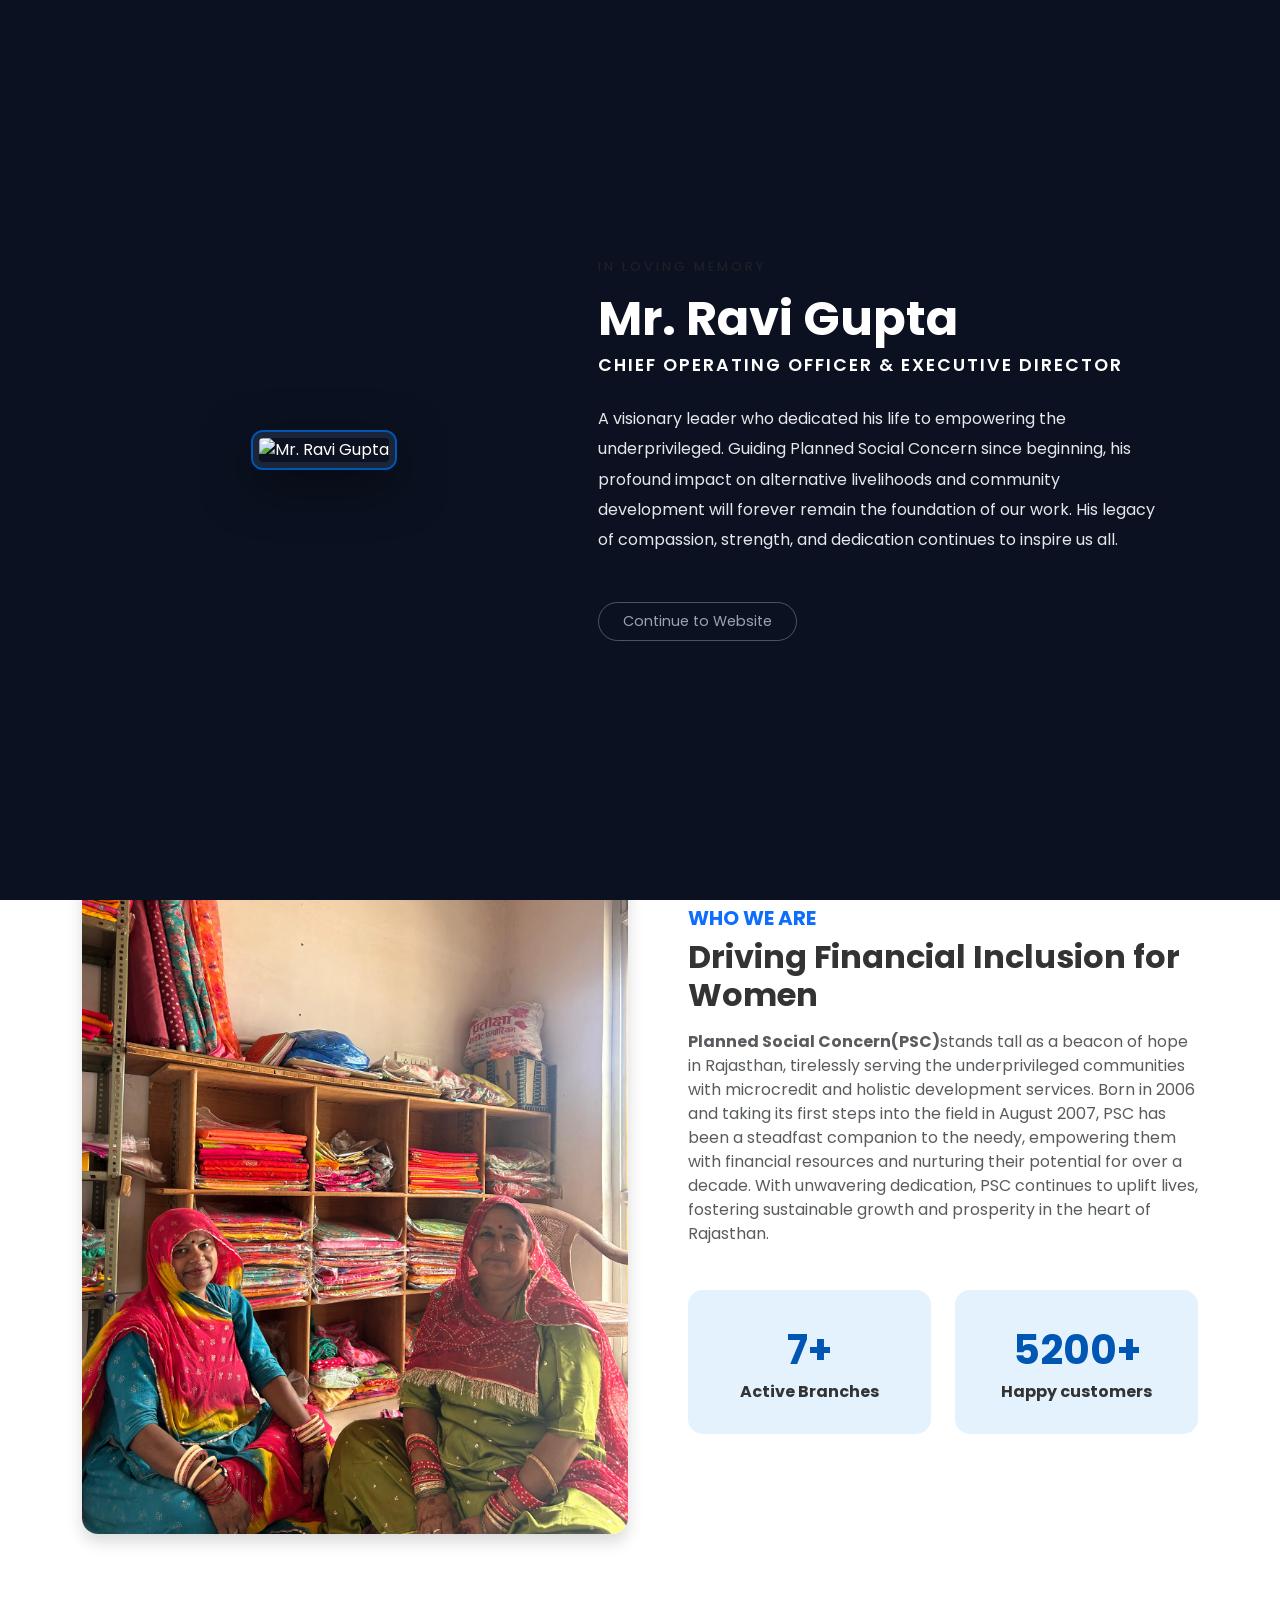
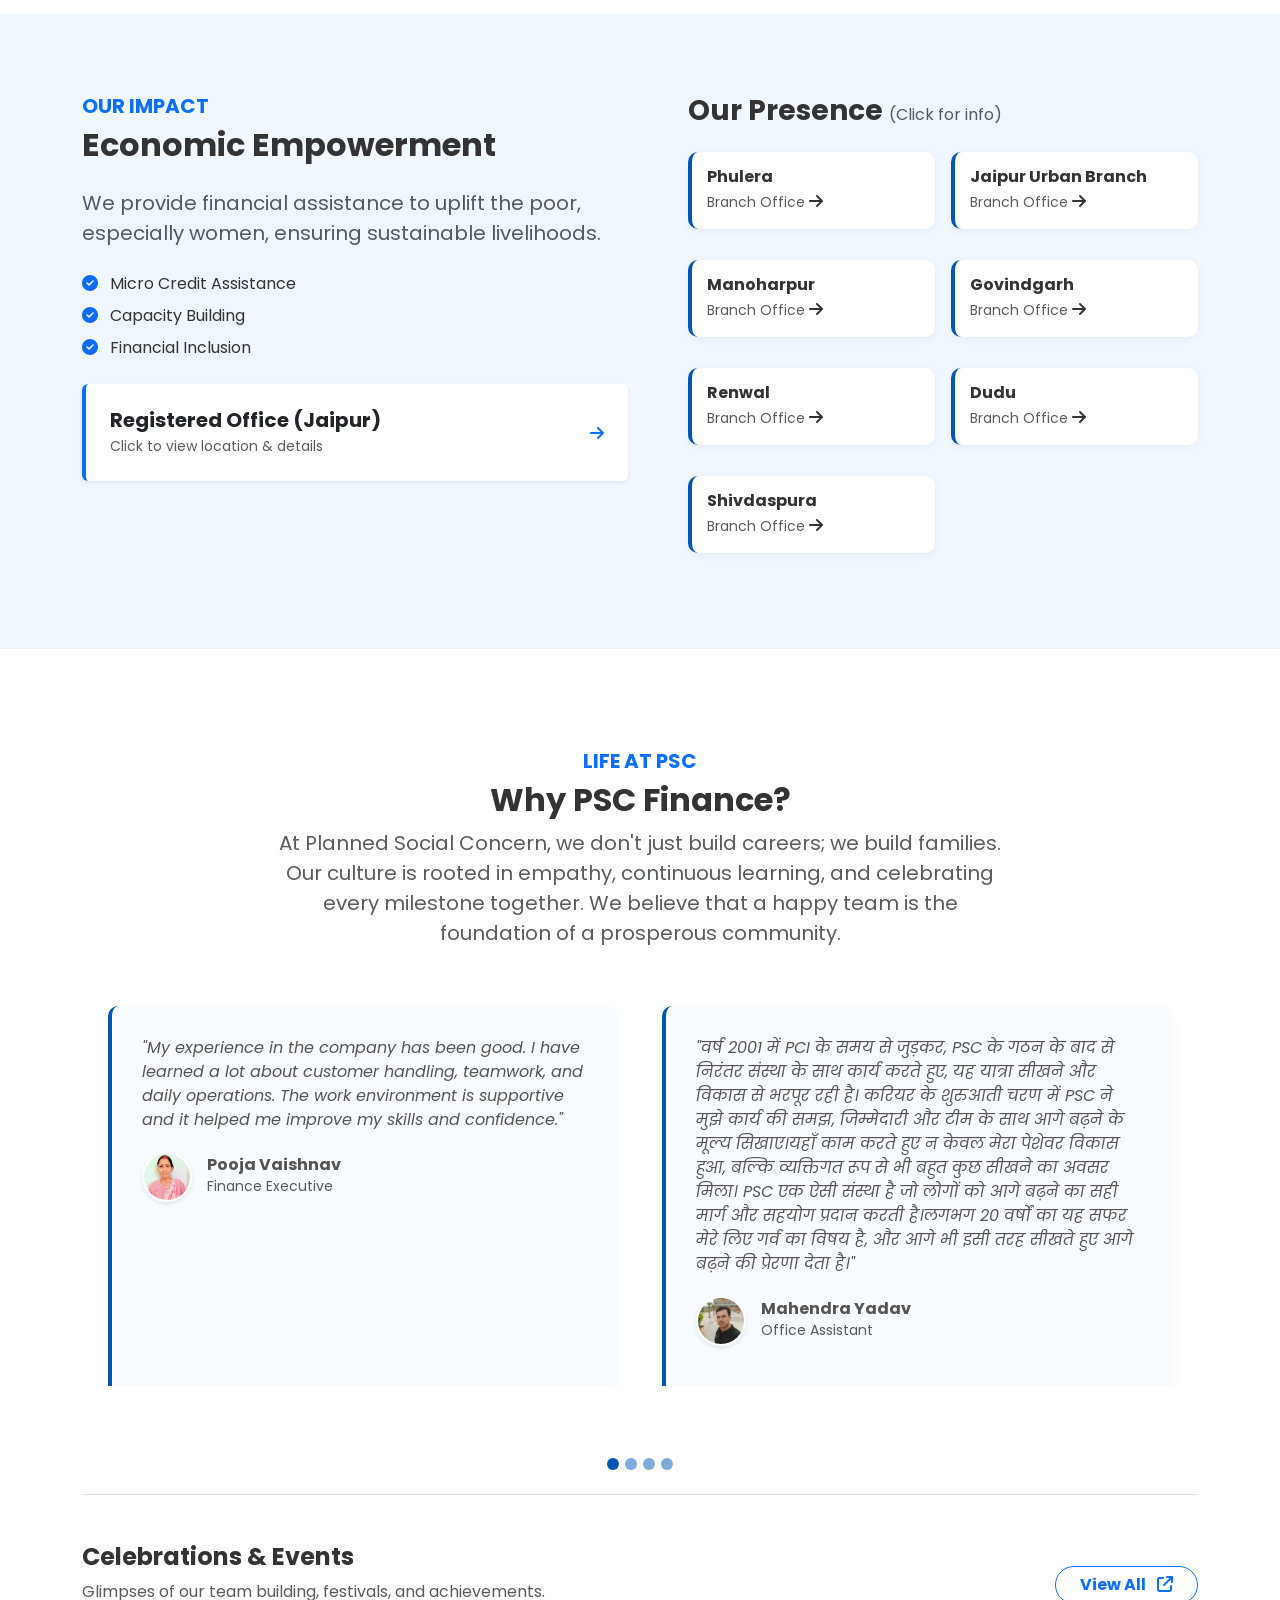
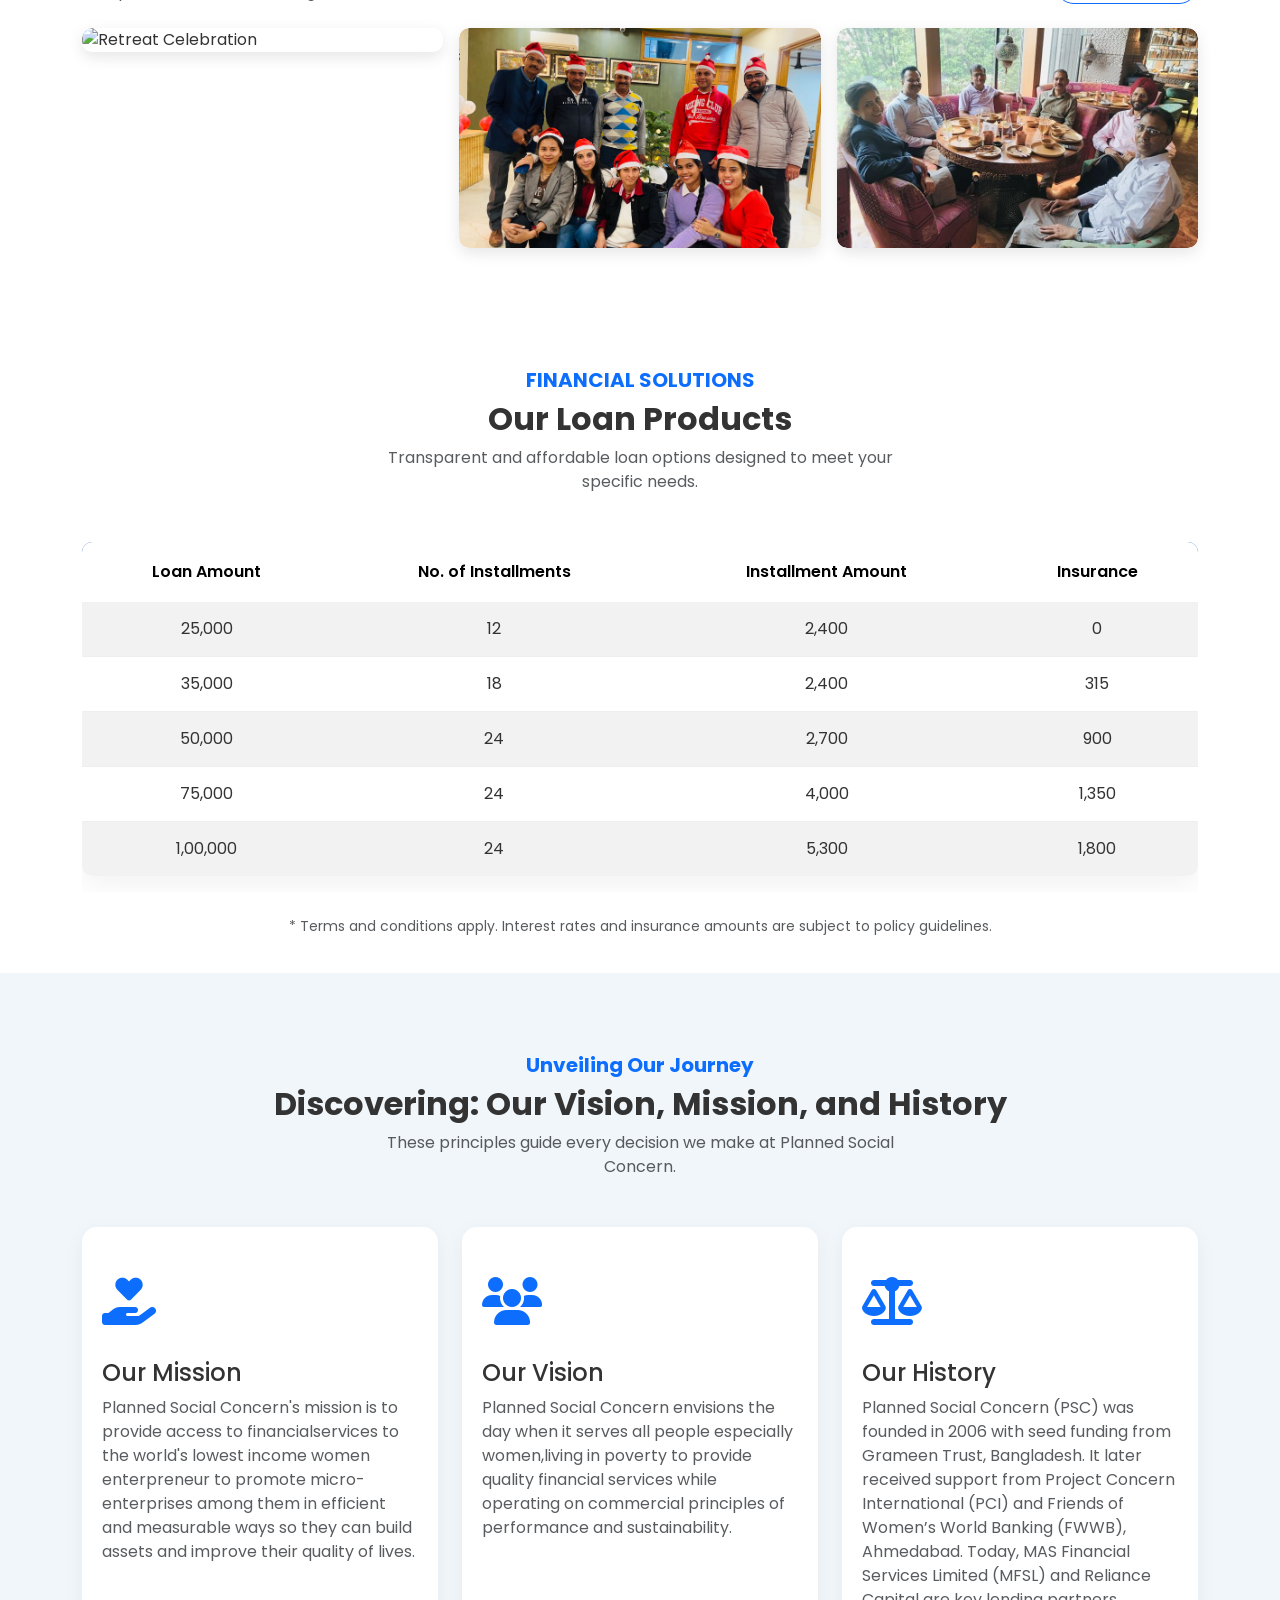
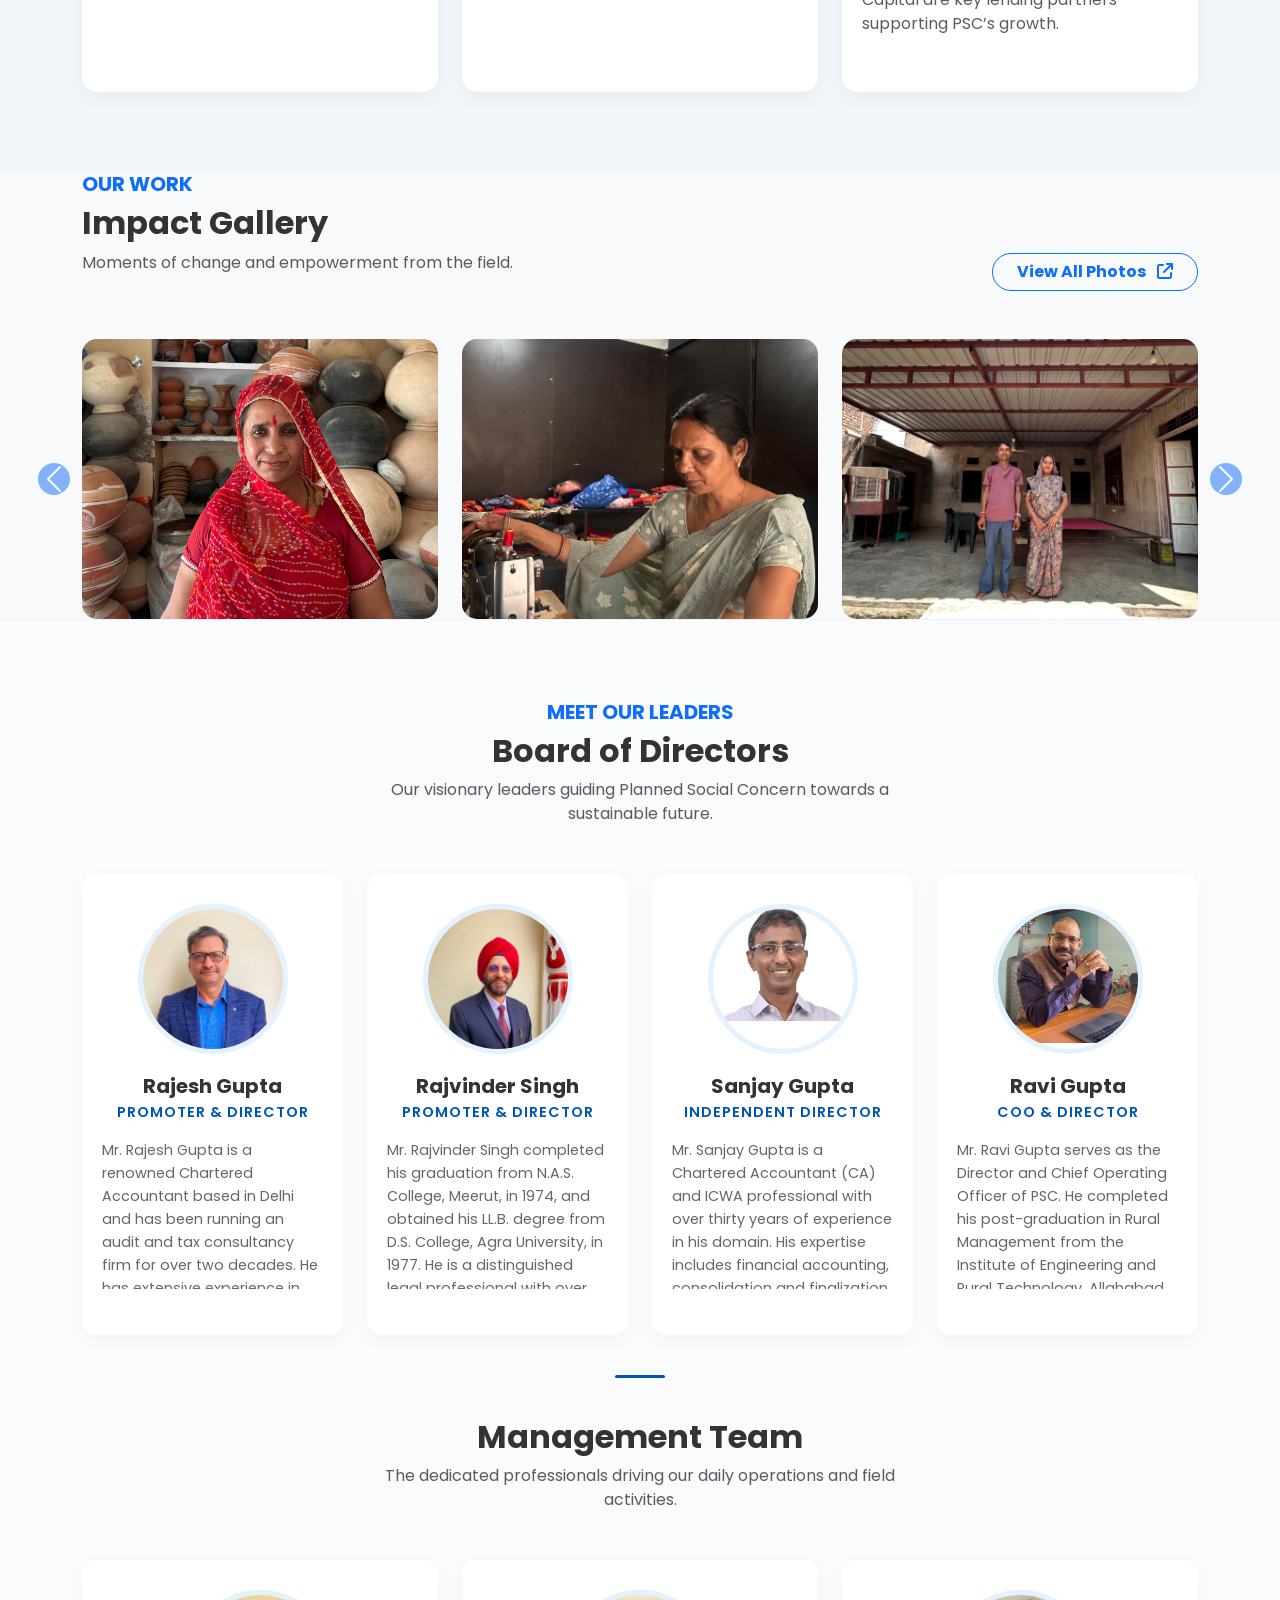
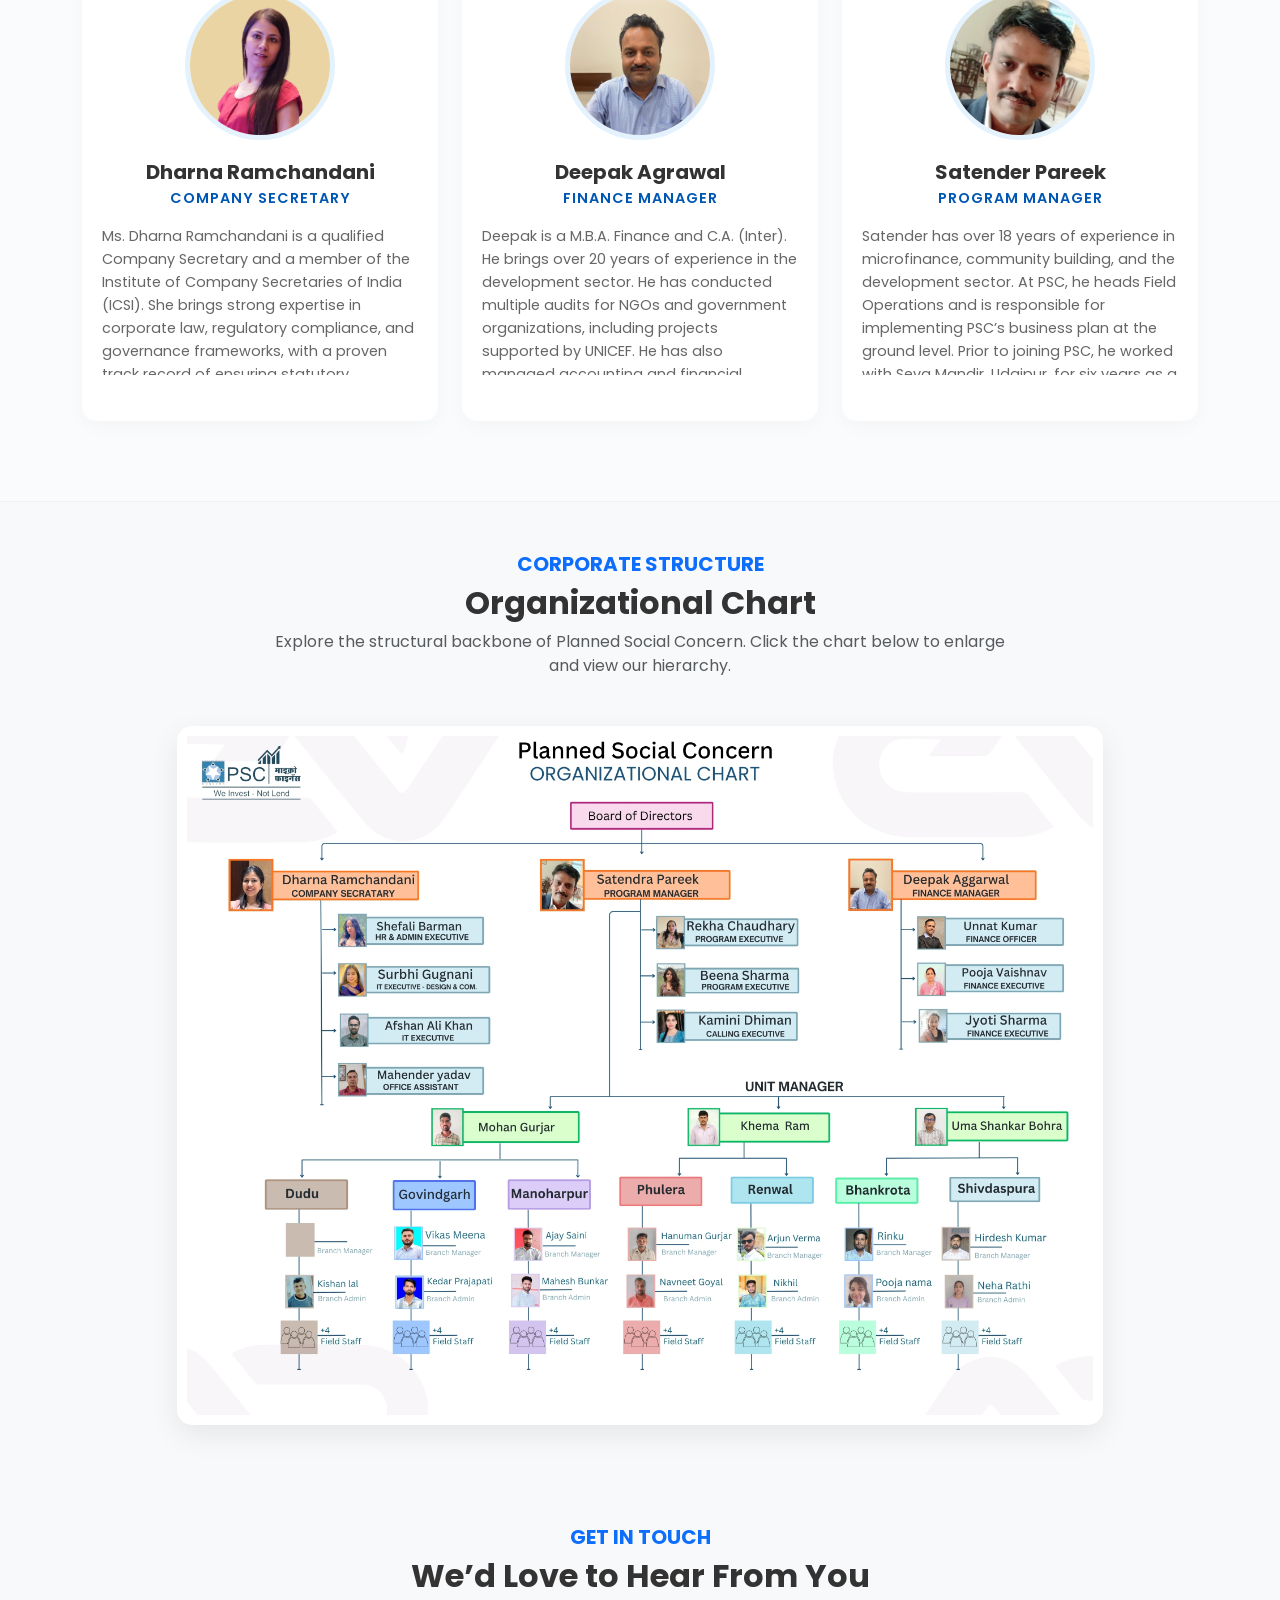
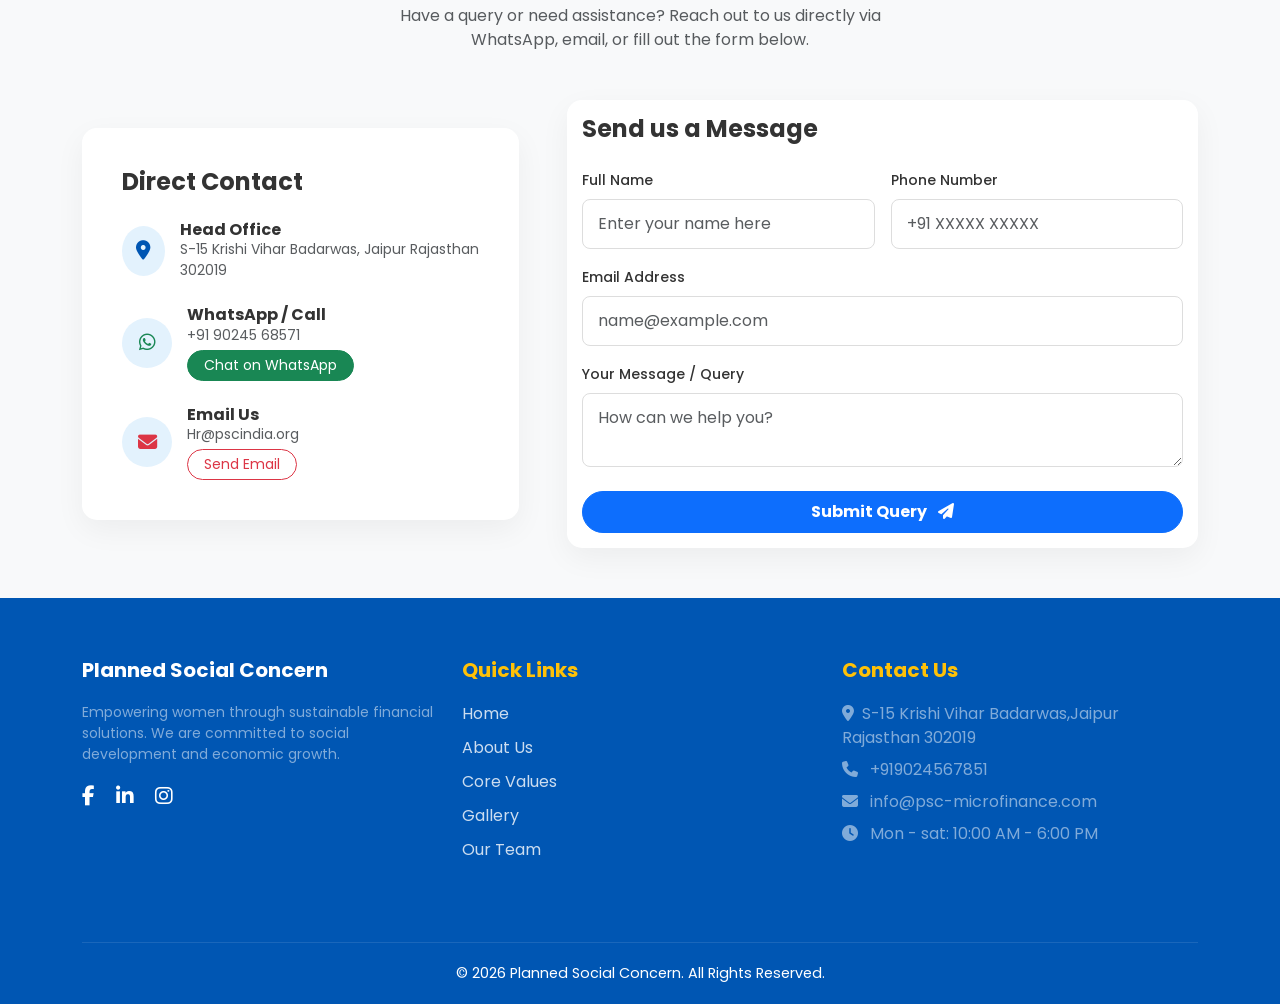
==== commit df65e01f: "Testimonial edit" ====
--- a/index.html
+++ b/index.html
@@ -1,5 +1,6 @@
 <!DOCTYPE html>
 <html lang="en">
+
 <head>
 
     <meta charset="UTF-8">
@@ -7,33 +8,40 @@
     <title>Planned Social Concern | Empowering Women</title>
     <link href="https://cdn.jsdelivr.net/npm/bootstrap@5.3.0/dist/css/bootstrap.min.css" rel="stylesheet">
     <link rel="stylesheet" href="https://cdnjs.cloudflare.com/ajax/libs/font-awesome/6.4.0/css/all.min.css">
-    <link href="https://fonts.googleapis.com/css2?family=Poppins:wght@300;400;500;600;700&display=swap" rel="stylesheet">
+    <link href="https://fonts.googleapis.com/css2?family=Poppins:wght@300;400;500;600;700&display=swap"
+        rel="stylesheet">
     <link href="https://unpkg.com/aos@2.3.1/dist/aos.css" rel="stylesheet">
     <link rel="stylesheet" href="/Assets/CSS/style.css">
     <link rel="stylesheet" href="/Assets/CSS/contact-form.css">
-    
+
     <link rel="stylesheet" href="/Assets/CSS/tribute.css">
-       
+
+
 </head>
+
 <body>
     <div id="tribute-overlay">
         <div class="tribute-content">
             <div class="row align-items-center justify-content-center tribute-grid text-start">
-                
+
                 <div class="col-md-5 text-center mb-4 mb-md-0">
                     <img src="Assets/Images/Team/Ravi_sir.png" alt="Mr. Ravi Gupta" class="tribute-img-large">
                 </div>
-                
+
                 <div class="col-md-7 ps-md-5">
-                    <h5 class="text-uppercase text-muted mb-3" style="letter-spacing: 3px; font-size: 0.8rem;">In Loving Memory</h5>
-                    
+                    <h5 class="text-uppercase text-muted mb-3" style="letter-spacing: 3px; font-size: 0.8rem;">In Loving
+                        Memory</h5>
+
                     <h1 class="tribute-title">Mr. Ravi Gupta</h1>
                     <p class="tribute-subtitle">Chief Operating Officer & Executive Director</p>
-                    
+
                     <p class="tribute-text">
-                        A visionary leader who dedicated his life to empowering the underprivileged. Guiding Planned Social Concern since beginning, his profound impact on alternative livelihoods and community development will forever remain the foundation of our work. His legacy of compassion, strength, and dedication continues to inspire us all.
+                        A visionary leader who dedicated his life to empowering the underprivileged. Guiding Planned
+                        Social Concern since beginning, his profound impact on alternative livelihoods and community
+                        development will forever remain the foundation of our work. His legacy of compassion, strength,
+                        and dedication continues to inspire us all.
                     </p>
-                    
+
                     <button id="close-tribute" class="btn-continue mt-3">Continue to Website</button>
                 </div>
             </div>
@@ -56,7 +64,8 @@
                     <li class="nav-item"><a class="nav-link" href="#about">About Us</a></li>
                     <li class="nav-item"><a class="nav-link" href="#values">Core Values</a></li>
                     <li class="nav-item"><a class="nav-link" href="#gallery">Gallery</a></li>
-                    <li class="nav-item"><a class="nav-link" href="#team">Our Team</a></li> <li class="nav-item ms-lg-3"></li>
+                    <li class="nav-item"><a class="nav-link" href="#team">Our Team</a></li>
+                    <li class="nav-item ms-lg-3"></li>
                     <li class="nav-item ms-lg-3">
                         <a href="#contact" class="btn btn-donate">Join Us</a>
                     </li>
@@ -71,9 +80,9 @@
             <button type="button" data-bs-target="#homeCarousel" data-bs-slide-to="1"></button>
             <button type="button" data-bs-target="#homeCarousel" data-bs-slide-to="2"></button>
         </div>
-    
+
         <div class="carousel-inner">
-    
+
             <div class="carousel-item active">
                 <img src="Assets\Images\Gallery\image30.jpg" class="d-block w-100" alt="Women Group">
                 <div class="carousel-overlay">
@@ -95,7 +104,8 @@
                     <div class="container">
                         <div class="carousel-caption">
                             <h1>Growing Together</h1>
-                            <p>With 7 branches and over 60 dedicated employees, we are committed to reaching every corner of our community.</p>
+                            <p>With 7 branches and over 60 dedicated employees, we are committed to reaching every
+                                corner of our community.</p>
                             <a href="#gallery" class="btn btn-primary btn-slider">View Our Work</a>
                         </div>
                     </div>
@@ -108,7 +118,8 @@
                     <div class="container">
                         <div class="carousel-caption">
                             <h1>Building a Future</h1>
-                            <p>Small loans make big differences. Join us in our journey to create equal opportunities for all.</p>
+                            <p>Small loans make big differences. Join us in our journey to create equal opportunities
+                                for all.</p>
                             <a href="#contact" class="btn btn-primary btn-slider">Contact Us</a>
                         </div>
                     </div>
@@ -136,8 +147,13 @@
                 <div class="col-lg-6 ps-lg-5">
                     <h5 class="text-primary fw-bold text-uppercase">Who We Are</h5>
                     <h2 class="mb-3 fw-bold">Driving Financial Inclusion for Women</h2>
-                    <p class="text-muted"><strong>Planned Social Concern(PSC)</strong>stands tall as a beacon of hope in Rajasthan, tirelessly serving the underprivileged communities with microcredit and holistic development services. Born in 2006 and taking its first steps into the field in August 2007, PSC has been a steadfast companion to the needy, empowering them with financial resources and nurturing their potential for over a decade. With unwavering dedication, PSC continues to uplift lives, fostering sustainable growth and prosperity in the heart of Rajasthan.</p>
-                    
+                    <p class="text-muted"><strong>Planned Social Concern(PSC)</strong>stands tall as a beacon of hope in
+                        Rajasthan, tirelessly serving the underprivileged communities with microcredit and holistic
+                        development services. Born in 2006 and taking its first steps into the field in August 2007, PSC
+                        has been a steadfast companion to the needy, empowering them with financial resources and
+                        nurturing their potential for over a decade. With unwavering dedication, PSC continues to uplift
+                        lives, fostering sustainable growth and prosperity in the heart of Rajasthan.</p>
+
                     <div class="row mt-4">
                         <div class="col-6">
                             <div class="stat-box">
@@ -165,15 +181,20 @@
                     <h5 class="text-primary fw-bold text-uppercase">Our Impact</h5>
                     <h2 class="mb-4 fw-bold">Economic Empowerment</h2>
                     <p class="text-muted mb-4 fs-5">
-                        We provide financial assistance to uplift the poor, especially women, ensuring sustainable livelihoods.
+                        We provide financial assistance to uplift the poor, especially women, ensuring sustainable
+                        livelihoods.
                     </p>
                     <ul class="list-unstyled">
-                        <li class="mb-2"><i class="fa-solid fa-circle-check text-primary me-2"></i> Micro Credit Assistance</li>
-                        <li class="mb-2"><i class="fa-solid fa-circle-check text-primary me-2"></i> Capacity Building</li>
-                        <li class="mb-2"><i class="fa-solid fa-circle-check text-primary me-2"></i> Financial Inclusion</li>
+                        <li class="mb-2"><i class="fa-solid fa-circle-check text-primary me-2"></i> Micro Credit
+                            Assistance</li>
+                        <li class="mb-2"><i class="fa-solid fa-circle-check text-primary me-2"></i> Capacity Building
+                        </li>
+                        <li class="mb-2"><i class="fa-solid fa-circle-check text-primary me-2"></i> Financial Inclusion
+                        </li>
                     </ul>
-                    
-                    <div class="mt-4 p-4 bg-white rounded shadow-sm border-start border-4 border-primary ro-card" data-bs-toggle="modal" data-bs-target="#modalRO" data-aos="zoom-in">
+
+                    <div class="mt-4 p-4 bg-white rounded shadow-sm border-start border-4 border-primary ro-card"
+                        data-bs-toggle="modal" data-bs-target="#modalRO" data-aos="zoom-in">
                         <div class="d-flex justify-content-between align-items-center">
                             <div>
                                 <h5 class="fw-bold text-dark mb-1">Registered Office (Jaipur)</h5>
@@ -185,7 +206,8 @@
                 </div>
 
                 <div class="col-lg-6 ps-lg-5">
-                    <h3 class="fw-bold mb-4" data-aos="fade-up">Our Presence <span class="fs-6 text-muted fw-normal">(Click for info)</span></h3>
+                    <h3 class="fw-bold mb-4" data-aos="fade-up">Our Presence <span
+                            class="fs-6 text-muted fw-normal">(Click for info)</span></h3>
                     <div class="row g-3">
                         <div class="col-md-6" data-aos="fade-up" data-aos-delay="100">
                             <div class="branch-card" data-bs-toggle="modal" data-bs-target="#modalPhulera">
@@ -195,7 +217,8 @@
                         </div>
                         <div class="col-md-6" data-aos="fade-up" data-aos-delay="200">
                             <div class="branch-card" data-bs-toggle="modal" data-bs-target="#modalJaipur">
-                                <h6 class="fw-bold mb-1">Jaipur Urban Branch</h6><small class="text-muted">Branch Office</small>
+                                <h6 class="fw-bold mb-1">Jaipur Urban Branch</h6><small class="text-muted">Branch
+                                    Office</small>
                                 <i class="fa-solid fa-arrow-right click-icon"></i>
                             </div>
                         </div>
@@ -211,13 +234,13 @@
                                 <i class="fa-solid fa-arrow-right click-icon"></i>
                             </div>
                         </div>
-                         <div class="col-md-6" data-aos="fade-up" data-aos-delay="500">
+                        <div class="col-md-6" data-aos="fade-up" data-aos-delay="500">
                             <div class="branch-card" data-bs-toggle="modal" data-bs-target="#modalRenwal">
                                 <h6 class="fw-bold mb-1">Renwal</h6><small class="text-muted">Branch Office</small>
                                 <i class="fa-solid fa-arrow-right click-icon"></i>
                             </div>
                         </div>
-                         <div class="col-md-6" data-aos="fade-up" data-aos-delay="600">
+                        <div class="col-md-6" data-aos="fade-up" data-aos-delay="600">
                             <div class="branch-card" data-bs-toggle="modal" data-bs-target="#modalDudu">
                                 <h6 class="fw-bold mb-1">Dudu</h6><small class="text-muted">Branch Office</small>
                                 <i class="fa-solid fa-arrow-right click-icon"></i>
@@ -236,140 +259,269 @@
     </section>
 
     <!-- why PSC Finance -->
-   <section id="why-psc" class="why-psc-section">
-    <div class="container">
-        
-        <div class="text-center mb-5" data-aos="fade-up">
-            <h5 class="text-primary fw-bold text-uppercase">Life at PSC</h5>
-            <h2 class="fw-bold">Why PSC Finance?</h2>
-            <p class="text-muted col-lg-8 mx-auto fs-5">
-                At Planned Social Concern, we don't just build careers; we build families. 
-                Our culture is rooted in empathy, continuous learning, and celebrating every milestone together. 
-                We believe that a happy team is the foundation of a prosperous community.
-            </p>
-        </div>
-
-        <div id="testimonialCarousel" class="carousel carousel-dark slide" data-bs-ride="carousel" data-bs-interval="4000" data-aos="fade-up">
-            <div class="carousel-indicators">
-                <button type="button" data-bs-target="#testimonialCarousel" data-bs-slide-to="0" class="active" aria-current="true" aria-label="Slide 1"></button>
-                <button type="button" data-bs-target="#testimonialCarousel" data-bs-slide-to="1" aria-label="Slide 2"></button>
-            </div>
-
-            <div class="carousel-inner px-3">
-                
-                <div class="carousel-item active">
-                    <div class="row g-4 justify-content-center">
-                        <div class="col-md-6">
-                            <div class="testimonial-card">
-                                <p class="fs-6 mb-0">"Working at PSC has been a transformative experience. The management truly cares about employee growth, and the work we do for women's empowerment gives immense job satisfaction."</p>
-                                <div class="testimonial-author">
-                                    <img src="https://images.unsplash.com/photo-1507003211169-0a1dd7228f2d?w=150" alt="Employee">
-                                    <div>
-                                        <h6 class="fw-bold mb-0">Ramesh Kumar</h6>
-                                        <small class="text-muted">Branch Manager</small>
+    <section id="why-psc" class="why-psc-section">
+        <div class="container">
+
+            <div class="text-center mb-5" data-aos="fade-up">
+                <h5 class="text-primary fw-bold text-uppercase">Life at PSC</h5>
+                <h2 class="fw-bold">Why PSC Finance?</h2>
+                <p class="text-muted col-lg-8 mx-auto fs-5">
+                    At Planned Social Concern, we don't just build careers; we build families.
+                    Our culture is rooted in empathy, continuous learning, and celebrating every milestone together.
+                    We believe that a happy team is the foundation of a prosperous community.
+                </p>
+            </div>
+
+
+
+            <div id="testimonialCarousel" class="carousel carousel-dark slide" data-bs-ride="carousel"
+                data-bs-interval="4000" data-aos="fade-up">
+
+                <div class="carousel-indicators">
+                    <button type="button" data-bs-target="#testimonialCarousel" data-bs-slide-to="0" class="active"
+                        aria-current="true" aria-label="Slide 1"></button>
+                    <button type="button" data-bs-target="#testimonialCarousel" data-bs-slide-to="1"
+                        aria-label="Slide 2"></button>
+                    <button type="button" data-bs-target="#testimonialCarousel" data-bs-slide-to="2"
+                        aria-label="Slide 3"></button>
+                    <button type="button" data-bs-target="#testimonialCarousel" data-bs-slide-to="3"
+                        aria-label="Slide 4"></button>
+                </div>
+
+                <div class="carousel-inner px-3">
+
+                    <div class="carousel-item active">
+                        <div class="row g-4 justify-content-center">
+                            <div class="col-md-6">
+                                <div class="testimonial-card">
+                                    <p class="fs-6 mb-0">"My experience in the company has been good. I have learned a
+                                        lot about customer handling, teamwork, and daily operations. The work
+                                        environment is supportive and it helped me improve my skills and confidence."
+                                    </p>
+                                    <div class="testimonial-author">
+                                        <img src="Assets/Images/Testimonial/PoojaVaishnav.jpg"
+                                            alt="Employee">
+                                        <div>
+                                            <h6 class="fw-bold mb-0">Pooja Vaishnav</h6>
+                                            <small class="text-muted">Finance Executive</small>
+                                        </div>
                                     </div>
                                 </div>
                             </div>
-                        </div>
-                        <div class="col-md-6">
-                            <div class="testimonial-card">
-                                <p class="fs-6 mb-0">"PSC is more than a workplace. The support system here is incredible. From regular training to celebrating festivals together, every day feels rewarding."</p>
-                                <div class="testimonial-author">
-                                    <img src="https://images.unsplash.com/photo-1494790108377-be9c29b29330?w=150" alt="Employee">
-                                    <div>
-                                        <h6 class="fw-bold mb-0">Sunita Sharma</h6>
-                                        <small class="text-muted">Credit Officer</small>
+                            <div class="col-md-6">
+                                <div class="testimonial-card">
+                                    <p class="fs-6 mb-0">"वर्ष 2001 में PCI के समय से जुड़कर, PSC के गठन के बाद से
+                                        निरंतर संस्था के साथ कार्य करते हुए, यह यात्रा सीखने और विकास से भरपूर रही है।
+                                        करियर के शुरुआती चरण में PSC ने मुझे कार्य की समझ, जिम्मेदारी और टीम के साथ आगे
+                                        बढ़ने के मूल्य सिखाए।यहाँ काम करते हुए न केवल मेरा पेशेवर विकास हुआ, बल्कि
+                                        व्यक्तिगत रूप से भी बहुत
+                                        कुछ सीखने का अवसर मिला। PSC एक ऐसी संस्था है जो लोगों को आगे बढ़ने का सही मार्ग
+                                        और सहयोग प्रदान करती है।लगभग 20 वर्षों का यह सफर मेरे लिए गर्व का विषय है, और
+                                        आगे भी इसी तरह सीखते हुए
+                                        आगे बढ़ने की प्रेरणा देता है।"</p>
+                                    <div class="testimonial-author">
+                                        <img src="Assets/Images/Testimonial/MahenderYadav.jpg"
+                                            alt="Employee">
+                                        <div>
+                                            <h6 class="fw-bold mb-0">Mahendra Yadav</h6>
+                                            <small class="text-muted">Office Assistant</small>
+                                        </div>
                                     </div>
                                 </div>
                             </div>
                         </div>
                     </div>
-                </div>
-
-                <div class="carousel-item">
-                    <div class="row g-4 justify-content-center">
-                        <div class="col-md-6">
-                            <div class="testimonial-card">
-                                <p class="fs-6 mb-0">"The leadership team is highly approachable and open to new ideas. PSC provides a perfect balance of professional development and social impact."</p>
-                                <div class="testimonial-author">
-                                    <img src="https://images.unsplash.com/photo-1573496359142-b8d87734a5a2?w=150" alt="Employee">
-                                    <div>
-                                        <h6 class="fw-bold mb-0">Priya Meena</h6>
-                                        <small class="text-muted">HR Coordinator</small>
+
+                    <div class="carousel-item">
+                        <div class="row g-4 justify-content-center">
+                            <div class="col-md-6">
+                                <div class="testimonial-card">
+                                    <p class="fs-6 mb-0">"My professional journey began with Planned Social Concern,
+                                        where I worked as a Branch Manager(March 2011-October 2014) and as an Area Manager (April 2017–August 2018), focusing on driving performance, expanding business reach, and building result-oriented teams.
+                                        This phase laid a strong foundation for my career, helping me understand the core principles of business execution, team building, and ownership.
+
+                                        Working under the mentorship of Mr. Ravi Gupta was a turning point in my
+                                        journey. His guidance shaped my mindset, strengthened my decision-making, and
+                                        instilled the discipline required to grow and perform effectively.
+
+                                        The learnings and experiences I gained at PSC have played a crucial role in
+                                        shaping who I am today. It was here that I developed the confidence, leadership
+                                        skills, and values that continue to guide me in my professional journey.
+                                        "</p>
+                                    <div class="testimonial-author">
+                                        <img src="Assets/Images/Testimonial/JaiDev.jpg"
+                                            alt="Employee">
+                                        <div>
+                                            <h6 class="fw-bold mb-0">Jai Dev</h6>
+                                            <small class="text-muted">Deputy Regional Sales Head-AVP3- Aye Finance</small>
+                                        </div>
+                                    </div>
+                                </div> 
+                            </div>
+                            <div class="col-md-6">
+                                <div class="testimonial-card">
+                                    <p class="fs-6 mb-0">"मैंने August 2007 में Planned Social Concern से Trainee के रूप
+                                        में अपनी शुरुआत की और मेहनत व ईमानदारी से काम करते हुए Manager स्तर तक का सफर तय
+                                        किया।
+
+                                        इन 17 वर्षों में मैंने टीम वर्क, फील्ड वर्क और जिम्मेदारी के साथ काम करना सीखा।
+                                        रवि सर और सीनियर्स के मार्गदर्शन ने मेरे विकास में महत्वपूर्ण भूमिका निभाई।
+
+                                        PSC ने न केवल मेरे करियर को संवारने में मदद की, बल्कि मेरी सोच और जीवन भी
+                                        बदला—आज मैं आत्मनिर्भर हूँ और आत्मविश्वास के साथ आगे बढ़ रही हूँ।
+
+                                        PSC मेरे लिए सिर्फ एक संस्था नहीं, बल्कि एक परिवार है, जो हमेशा मेरे जीवन का
+                                        हिस्सा रहेगा। "</p>
+                                    <div class="testimonial-author">
+                                        <img src="Assets/Images/Testimonial/AnitaSharma.jpg"
+                                            alt="Employee">
+                                        <div>
+                                            <h6 class="fw-bold mb-0">Anita Sharma</h6>
+                                            <small class="text-muted">Ex-Program Officer</small>
+                                        </div>
                                     </div>
                                 </div>
                             </div>
                         </div>
-                        <div class="col-md-6">
-                            <div class="testimonial-card">
-                                <p class="fs-6 mb-0">"I joined as a fresher and have grown immensely here. The transparent policies and encouraging work environment make PSC the best place to work in the sector."</p>
-                                <div class="testimonial-author">
-                                    <img src="https://images.unsplash.com/photo-1560250097-0b93528c311a?w=150" alt="Employee">
-                                    <div>
-                                        <h6 class="fw-bold mb-0">Vikram Singh</h6>
-                                        <small class="text-muted">Field Officer</small>
+                    </div>
+
+                    <div class="carousel-item">
+                        <div class="row g-4 justify-content-center">
+                            <div class="col-md-6">
+                                <div class="testimonial-card">
+                                    <p class="fs-6 mb-0">"What I love most about PSC is the direct impact we see in the
+                                        villages. Hearing success stories from our clients makes all the hard work
+                                        totally worth it."</p>
+                                    <div class="testimonial-author">
+                                        <img src="https://images.unsplash.com/photo-1519085360753-af0119f7cbe7?w=150"
+                                            alt="Employee">
+                                        <div>
+                                            <h6 class="fw-bold mb-0">Anil Desai</h6>
+                                            <small class="text-muted">Operations Executive</small>
+                                        </div>
                                     </div>
                                 </div>
                             </div>
-                        </div>
-                    </div>
-                </div>
-
-            </div>
-        </div>
-
-        <div class="mt-5 pt-5 border-top">
-            <div class="d-flex justify-content-between align-items-end mb-4" data-aos="fade-up">
-                <div>
-                    <h4 class="fw-bold">Celebrations & Events</h4>
-                    <p class="text-muted mb-0">Glimpses of our team building, festivals, and achievements.</p>
-                </div>
-                <a href="celebrations.html" target="_blank" class="btn btn-outline-primary rounded-pill px-4 fw-bold">
-                    View All <i class="fa-solid fa-arrow-up-right-from-square ms-2"></i>
-                </a>
-            </div>
-            
-            <div class="row g-3">
-                <div class="col-md-4" data-aos="zoom-in" data-aos-delay="100">
-                    <div class="celebration-wrapper">
-                        <img src="Assets\Images\Gallery\PSC\event4.jpg"class="celebration-img" alt="Retreat Celebration">
-                    </div>
-                </div>
-                <div class="col-md-4" data-aos="zoom-in" data-aos-delay="200">
-                    <div class="celebration-wrapper">
-                        <img src="Assets\Images\Gallery\PSC\event1.jpg" class="celebration-img" alt="Chritmas">
-                    </div>
-                </div>
-                <div class="col-md-4" data-aos="zoom-in" data-aos-delay="300">
-                    <div class="celebration-wrapper">
-                        <img src="Assets\Images\Gallery\PSC\event10.jpg" class="celebration-img" alt="Board of Directors">
-                    </div>
-                </div>
-            </div>
-        </div>
-    </div>
-</section>
-  
+                            <div class="col-md-6">
+                                <div class="testimonial-card">
+                                    <p class="fs-6 mb-0">"The training programs here are top-notch. PSC invests in our
+                                        skills, making sure we are always learning and ready to take on new challenges
+                                        in the financial sector."</p>
+                                    <div class="testimonial-author">
+                                        <img src="https://images.unsplash.com/photo-1580489944761-15a19d654956?w=150"
+                                            alt="Employee">
+                                        <div>
+                                            <h6 class="fw-bold mb-0">Kavita Verma</h6>
+                                            <small class="text-muted">Auditor</small>
+                                        </div>
+                                    </div>
+                                </div>
+                            </div>
+                        </div>
+                    </div>
+
+                    <div class="carousel-item">
+                        <div class="row g-4 justify-content-center">
+                            <div class="col-md-6">
+                                <div class="testimonial-card">
+                                    <p class="fs-6 mb-0">"It’s rare to find a company where the core values are actually
+                                        practiced every single day. Empathy and respect are truly the foundation of our
+                                        work culture."</p>
+                                    <div class="testimonial-author">
+                                        <img src="https://images.unsplash.com/photo-1506794778202-cad84cf45f1d?w=150"
+                                            alt="Employee">
+                                        <div>
+                                            <h6 class="fw-bold mb-0">Manish Tiwari</h6>
+                                            <small class="text-muted">IT Support Lead</small>
+                                        </div>
+                                    </div>
+                                </div>
+                            </div>
+                            <div class="col-md-6">
+                                <div class="testimonial-card">
+                                    <p class="fs-6 mb-0">"Being part of an organization that empowers women is a matter
+                                        of pride for me. The sense of community and teamwork at PSC is simply
+                                        unmatched."</p>
+                                    <div class="testimonial-author">
+                                        <img src="https://images.unsplash.com/photo-1438761681033-6461ffad8d80?w=150"
+                                            alt="Employee">
+                                        <div>
+                                            <h6 class="fw-bold mb-0">Neha Gupta</h6>
+                                            <small class="text-muted">Customer Relations</small>
+                                        </div>
+                                    </div>
+                                </div>
+                            </div>
+                        </div>
+                    </div>
+
+                </div>
+            </div>
+
+            <div class="mt-5 pt-5 border-top">
+                <div class="d-flex justify-content-between align-items-end mb-4" data-aos="fade-up">
+                    <div>
+                        <h4 class="fw-bold">Celebrations & Events</h4>
+                        <p class="text-muted mb-0">Glimpses of our team building, festivals, and achievements.</p>
+                    </div>
+                    <a href="celebrations.html" target="_blank"
+                        class="btn btn-outline-primary rounded-pill px-4 fw-bold">
+                        View All <i class="fa-solid fa-arrow-up-right-from-square ms-2"></i>
+                    </a>
+                </div>
+
+                <div class="row g-3">
+                    <div class="col-md-4" data-aos="zoom-in" data-aos-delay="100">
+                        <div class="celebration-wrapper">
+                            <img src="Assets\Images\Gallery\PSC\event4.jpg" class="celebration-img"
+                                alt="Retreat Celebration">
+                        </div>
+                    </div>
+                    <div class="col-md-4" data-aos="zoom-in" data-aos-delay="200">
+                        <div class="celebration-wrapper">
+                            <img src="Assets\Images\Gallery\PSC\event1.jpg" class="celebration-img" alt="Chritmas">
+                        </div>
+                    </div>
+                    <div class="col-md-4" data-aos="zoom-in" data-aos-delay="300">
+                        <div class="celebration-wrapper">
+                            <img src="Assets\Images\Gallery\PSC\event10.jpg" class="celebration-img"
+                                alt="Board of Directors">
+                        </div>
+                    </div>
+                </div>
+            </div>
+        </div>
+    </section>
+
     <!-- RO details -->
     <div class="modal fade" id="modalRO" tabindex="-1" aria-hidden="true">
         <div class="modal-dialog modal-lg modal-dialog-centered">
             <div class="modal-content border-0 shadow-lg">
                 <div class="modal-header bg-primary text-white">
-                    <h5 class="modal-title fw-bold"><i class="fa-solid fa-building me-2"></i> Registered Office - Jaipur</h5>
-                    <button type="button" class="btn-close btn-close-white" data-bs-dismiss="modal" aria-label="Close"></button>
+                    <h5 class="modal-title fw-bold"><i class="fa-solid fa-building me-2"></i> Registered Office - Jaipur
+                    </h5>
+                    <button type="button" class="btn-close btn-close-white" data-bs-dismiss="modal"
+                        aria-label="Close"></button>
                 </div>
                 <div class="modal-body p-4">
                     <div class="row g-2 mb-4">
-                        <div class="col-6"><img src="Assets/Images/Gallery/image96.jpg" class="modal-branch-img" alt="Office" width="300px" height="200px"></div>
+                        <div class="col-6"><img src="Assets/Images/Gallery/image96.jpg" class="modal-branch-img"
+                                alt="Office" width="300px" height="200px"></div>
                         <!-- <div class="col-6"><img src="https://images.unsplash.com/photo-1577962917302-cd874c4e31d2?w=600&q=80" class="modal-branch-img" alt="Staff"></div>
                           -->
                     </div>
                     <div class="bg-light p-3 rounded mb-4">
-                        <p class="mb-2"><i class="fa-solid fa-phone text-primary me-2"></i> <strong>Phone:</strong> +91 9024567851</p>
-                        <p class="mb-0"><i class="fa-solid fa-location-dot text-primary me-3"></i> <strong>Address:</strong> S-15 Krishi Vihar Badarwas, Jaipur Rajasthan 302019</p>
+                        <p class="mb-2"><i class="fa-solid fa-phone text-primary me-2"></i> <strong>Phone:</strong> +91
+                            9024567851</p>
+                        <p class="mb-0"><i class="fa-solid fa-location-dot text-primary me-3"></i>
+                            <strong>Address:</strong> S-15 Krishi Vihar Badarwas, Jaipur Rajasthan 302019
+                        </p>
                     </div>
                     <div class="ratio ratio-16x9 rounded overflow-hidden shadow-sm">
-                        <iframe src="https://www.google.com/maps/embed?pb=!1m17!1m12!1m3!1d3558.772890460267!2d75.72926707543832!3d26.878955776667347!2m3!1f0!2f0!3f0!3m2!1i1024!2i768!4f13.1!3m2!1m1!2zMjbCsDUyJzQ0LjIiTiA3NcKwNDMnNTQuNiJF!5e0!3m2!1sen!2sin!4v1773381447356!5m2!1sen!2sin" width="400" height="300" style="border:0;" allowfullscreen="" loading="lazy" referrerpolicy="no-referrer-when-downgrade"></iframe>
+                        <iframe
+                            src="https://www.google.com/maps/embed?pb=!1m17!1m12!1m3!1d3558.772890460267!2d75.72926707543832!3d26.878955776667347!2m3!1f0!2f0!3f0!3m2!1i1024!2i768!4f13.1!3m2!1m1!2zMjbCsDUyJzQ0LjIiTiA3NcKwNDMnNTQuNiJF!5e0!3m2!1sen!2sin!4v1773381447356!5m2!1sen!2sin"
+                            width="400" height="300" style="border:0;" allowfullscreen="" loading="lazy"
+                            referrerpolicy="no-referrer-when-downgrade"></iframe>
                     </div>
                 </div>
             </div>
@@ -388,11 +540,17 @@
                     <div class="row g-2 mb-4">
                     </div>
                     <div class="bg-light p-3 rounded mb-4">
-                        <p class="mb-2"><i class="fa-solid fa-phone text-primary me-2"></i> <strong>Phone:</strong> +9177378 43628</p>
-                        <p class="mb-0"><i class="fa-solid fa-location-dot text-primary me-3"></i> <strong>Address:</strong>16, Udyog Nagar Ghatala Vihae, Phulera, Rajasthan 303338</p>
+                        <p class="mb-2"><i class="fa-solid fa-phone text-primary me-2"></i> <strong>Phone:</strong>
+                            +9177378 43628</p>
+                        <p class="mb-0"><i class="fa-solid fa-location-dot text-primary me-3"></i>
+                            <strong>Address:</strong>16, Udyog Nagar Ghatala Vihae, Phulera, Rajasthan 303338
+                        </p>
                     </div>
                     <div class="ratio ratio-16x9 rounded overflow-hidden">
-                        <iframe src="https://www.google.com/maps/embed?pb=!1m17!1m12!1m3!1d1318.4723680827105!2d75.2405867600674!3d26.87777961578323!2m3!1f0!2f0!3f0!3m2!1i1024!2i768!4f13.1!3m2!1m1!2zMjbCsDUyJzQxLjEiTiA3NcKwMTQnMjkuNSJF!5e0!3m2!1sen!2sin!4v1773212878643!5m2!1sen!2sin" width="400" height="300" style="border:0;" allowfullscreen="" loading="lazy" referrerpolicy="no-referrer-when-downgrade"></iframe>
+                        <iframe
+                            src="https://www.google.com/maps/embed?pb=!1m17!1m12!1m3!1d1318.4723680827105!2d75.2405867600674!3d26.87777961578323!2m3!1f0!2f0!3f0!3m2!1i1024!2i768!4f13.1!3m2!1m1!2zMjbCsDUyJzQxLjEiTiA3NcKwMTQnMjkuNSJF!5e0!3m2!1sen!2sin!4v1773212878643!5m2!1sen!2sin"
+                            width="400" height="300" style="border:0;" allowfullscreen="" loading="lazy"
+                            referrerpolicy="no-referrer-when-downgrade"></iframe>
                     </div>
                 </div>
             </div>
@@ -410,17 +568,27 @@
                 </div>
                 <div class="modal-body p-4">
                     <div class="row g-2 mb-4">
-                        <div class="col-6"><img src="Assets\Images\Branches\JUB\JUBimage2.jpg" class="modal-branch-img" alt="Branch" width="300" height="200"></div>
-                        <div class="col-4"><img src="Assets\Images\Branches\JUB\JUBimage6.jpg" class="modal-branch-img" alt="Group" width="300" height="200"></div>
-                        <div class="col-4"><img src="Assets\Images\Branches\JUB\JUBimage7.jpg" class="modal-branch-img" alt="Group" width="300" height="200"></div>
+                        <div class="col-6"><img src="Assets\Images\Branches\JUB\JUBimage2.jpg" class="modal-branch-img"
+                                alt="Branch" width="300" height="200"></div>
+                        <div class="col-4"><img src="Assets\Images\Branches\JUB\JUBimage6.jpg" class="modal-branch-img"
+                                alt="Group" width="300" height="200"></div>
+                        <div class="col-4"><img src="Assets\Images\Branches\JUB\JUBimage7.jpg" class="modal-branch-img"
+                                alt="Group" width="300" height="200"></div>
 
                     </div>
                     <div class="bg-light p-3 rounded mb-4">
-                        <p class="mb-2"><i class="fa-solid fa-phone text-primary me-2"></i> <strong>Phone:</strong>+9197733 81088</p>
-                        <p class="mb-0"><i class="fa-solid fa-location-dot text-primary me-3"></i> <strong>Address:</strong>A13, Pawan Vihar, Gajsinghpura, Jaipur, Rajasthan 302006</p>
+                        <p class="mb-2"><i class="fa-solid fa-phone text-primary me-2"></i>
+                            <strong>Phone:</strong>+9197733 81088
+                        </p>
+                        <p class="mb-0"><i class="fa-solid fa-location-dot text-primary me-3"></i>
+                            <strong>Address:</strong>A13, Pawan Vihar, Gajsinghpura, Jaipur, Rajasthan 302006
+                        </p>
                     </div>
                     <div class="ratio ratio-16x9 rounded overflow-hidden">
-                        <iframe src="https://www.google.com/maps/embed?pb=!1m17!1m12!1m3!1d3558.888295571916!2d75.71585467543814!3d26.87528987666953!2m3!1f0!2f0!3f0!3m2!1i1024!2i768!4f13.1!3m2!1m1!2zMjbCsDUyJzMxLjAiTiA3NcKwNDMnMDYuNCJF!5e0!3m2!1sen!2sin!4v1773213982188!5m2!1sen!2sin" width="400" height="300" style="border:0;" allowfullscreen="" loading="lazy" referrerpolicy="no-referrer-when-downgrade"></iframe>
+                        <iframe
+                            src="https://www.google.com/maps/embed?pb=!1m17!1m12!1m3!1d3558.888295571916!2d75.71585467543814!3d26.87528987666953!2m3!1f0!2f0!3f0!3m2!1i1024!2i768!4f13.1!3m2!1m1!2zMjbCsDUyJzMxLjAiTiA3NcKwNDMnMDYuNCJF!5e0!3m2!1sen!2sin!4v1773213982188!5m2!1sen!2sin"
+                            width="400" height="300" style="border:0;" allowfullscreen="" loading="lazy"
+                            referrerpolicy="no-referrer-when-downgrade"></iframe>
                     </div>
                 </div>
             </div>
@@ -428,8 +596,8 @@
     </div>
 
 
-    <!-- MNP deatils --> 
-     <div class="modal fade" id="modalManoharpur" tabindex="-1" aria-hidden="true">
+    <!-- MNP deatils -->
+    <div class="modal fade" id="modalManoharpur" tabindex="-1" aria-hidden="true">
         <div class="modal-dialog modal-lg modal-dialog-centered">
             <div class="modal-content border-0 shadow-lg">
                 <div class="modal-header bg-primary text-white">
@@ -438,26 +606,33 @@
                 </div>
                 <div class="modal-body p-4">
                     <div class="row g-2 mb-4">
-                        <div class="col-6"><img src="Assets\Images\Branches\Manoharpur\image1.jpg" class="modal-branch-img" alt="Branch" width="300px" height="200px"></div>
-                        
+                        <div class="col-6"><img src="Assets\Images\Branches\Manoharpur\image1.jpg"
+                                class="modal-branch-img" alt="Branch" width="300px" height="200px"></div>
+
                     </div>
                     <div class="bg-light p-3 rounded mb-4">
 
-                        <p class="mb-2"><i class="fa-solid fa-phone text-primary me-2"></i> <strong>Phone:</strong>+9195716 61376</p>
-                        <p class="mb-0"><i class="fa-solid fa-location-dot text-primary me-3"></i> <strong>Address:</strong> Indra Colony, Near BSNL office, Manoharpu, Rajasthan 303104</p>
+                        <p class="mb-2"><i class="fa-solid fa-phone text-primary me-2"></i>
+                            <strong>Phone:</strong>+9195716 61376
+                        </p>
+                        <p class="mb-0"><i class="fa-solid fa-location-dot text-primary me-3"></i>
+                            <strong>Address:</strong> Indra Colony, Near BSNL office, Manoharpu, Rajasthan 303104
+                        </p>
                     </div>
                     <div class="ratio ratio-16x9 rounded overflow-hidden">
-                        <iframe src="https://www.google.com/maps/embed?pb=!1m17!1m12!1m3!1d3105.901532691568!2d75.95025145197302!3d27.306407417214906!2m3!1f0!2f0!3f0!3m2!1i1024!2i768!4f13.1!3m2!1m1!2zMjfCsDE4JzIxLjUiTiA3NcKwNTcnMDcuNyJF!5e0!3m2!1sen!2sin!4v1773212512985!5m2!1sen!2sin" width="400" height="300" style="border:0;" allowfullscreen="" loading="lazy" referrerpolicy="no-referrer-when-downgrade"></iframe>
+                        <iframe
+                            src="https://www.google.com/maps/embed?pb=!1m17!1m12!1m3!1d3105.901532691568!2d75.95025145197302!3d27.306407417214906!2m3!1f0!2f0!3f0!3m2!1i1024!2i768!4f13.1!3m2!1m1!2zMjfCsDE4JzIxLjUiTiA3NcKwNTcnMDcuNyJF!5e0!3m2!1sen!2sin!4v1773212512985!5m2!1sen!2sin"
+                            width="400" height="300" style="border:0;" allowfullscreen="" loading="lazy"
+                            referrerpolicy="no-referrer-when-downgrade"></iframe>
                     </div>
                 </div>
             </div>
         </div>
     </div>
-   
 
 
     <!-- GGR details -->
-      <div class="modal fade" id="modalGovindgarh" tabindex="-1" aria-hidden="true">
+    <div class="modal fade" id="modalGovindgarh" tabindex="-1" aria-hidden="true">
         <div class="modal-dialog modal-lg modal-dialog-centered">
             <div class="modal-content border-0 shadow-lg">
                 <div class="modal-header bg-primary text-white">
@@ -466,15 +641,25 @@
                 </div>
                 <div class="modal-body p-4">
                     <div class="row g-2 mb-4">
-                        <div class="col-6"><img src="Assets\Images\Branches\GGR\GGRimage2.jpg" class="modal-branch-img" alt="Branch" width="300" height="200"></div>
-                        <div class="col-6"><img src="Assets\Images\Branches\GGR\GGRimage3.jpg" class="modal-branch-img" alt="Field" width="300" height="200"></div>
+                        <div class="col-6"><img src="Assets\Images\Branches\GGR\GGRimage2.jpg" class="modal-branch-img"
+                                alt="Branch" width="300" height="200"></div>
+                        <div class="col-6"><img src="Assets\Images\Branches\GGR\GGRimage3.jpg" class="modal-branch-img"
+                                alt="Field" width="300" height="200"></div>
                     </div>
                     <div class="bg-light p-3 rounded mb-4">
-                        <p class="mb-2"><i class="fa-solid fa-phone text-primary me-2"></i> <strong>Phone:</strong>+9195499 00210</p>
-                        <p class="mb-0"><i class="fa-solid fa-location-dot text-primary me-3"></i> <strong>Address:</strong>Asiwal Bhawan, Near Balkui Railway Station Road, Govindgarh, Rajasthan 303712</p>
+                        <p class="mb-2"><i class="fa-solid fa-phone text-primary me-2"></i>
+                            <strong>Phone:</strong>+9195499 00210
+                        </p>
+                        <p class="mb-0"><i class="fa-solid fa-location-dot text-primary me-3"></i>
+                            <strong>Address:</strong>Asiwal Bhawan, Near Balkui Railway Station Road, Govindgarh,
+                            Rajasthan 303712
+                        </p>
                     </div>
                     <div class="ratio ratio-16x9 rounded overflow-hidden">
-                       <iframe src="https://www.google.com/maps/embed?pb=!1m17!1m12!1m3!1d3547.1439929206017!2d75.64561747545109!3d27.24601297645015!2m3!1f0!2f0!3f0!3m2!1i1024!2i768!4f13.1!3m2!1m1!2zMjfCsDE0JzQ1LjciTiA3NcKwMzgnNTMuNSJF!5e0!3m2!1sen!2sin!4v1773215916553!5m2!1sen!2sin" width="400" height="300" style="border:0;" allowfullscreen="" loading="lazy" referrerpolicy="no-referrer-when-downgrade"></iframe>
+                        <iframe
+                            src="https://www.google.com/maps/embed?pb=!1m17!1m12!1m3!1d3547.1439929206017!2d75.64561747545109!3d27.24601297645015!2m3!1f0!2f0!3f0!3m2!1i1024!2i768!4f13.1!3m2!1m1!2zMjfCsDE0JzQ1LjciTiA3NcKwMzgnNTMuNSJF!5e0!3m2!1sen!2sin!4v1773215916553!5m2!1sen!2sin"
+                            width="400" height="300" style="border:0;" allowfullscreen="" loading="lazy"
+                            referrerpolicy="no-referrer-when-downgrade"></iframe>
                     </div>
                 </div>
             </div>
@@ -482,7 +667,7 @@
     </div>
 
     <!-- Renwal details -->
-     <div class="modal fade" id="modalRenwal" tabindex="-1" aria-hidden="true">
+    <div class="modal fade" id="modalRenwal" tabindex="-1" aria-hidden="true">
         <div class="modal-dialog modal-lg modal-dialog-centered">
             <div class="modal-content border-0 shadow-lg">
                 <div class="modal-header bg-primary text-white">
@@ -491,15 +676,24 @@
                 </div>
                 <div class="modal-body p-4">
                     <div class="row g-2 mb-4">
-                        <div class="col-6"><img src="https://images.unsplash.com/photo-1542744173-8e7e53415bb0?w=600&q=80" class="modal-branch-img" alt="Branch"></div>
-                        <div class="col-6"><img src="https://images.unsplash.com/photo-1590053930818-a6d123493400?w=600&q=80" class="modal-branch-img" alt="Field"></div>
+                        <div class="col-6"><img
+                                src="https://images.unsplash.com/photo-1542744173-8e7e53415bb0?w=600&q=80"
+                                class="modal-branch-img" alt="Branch"></div>
+                        <div class="col-6"><img
+                                src="https://images.unsplash.com/photo-1590053930818-a6d123493400?w=600&q=80"
+                                class="modal-branch-img" alt="Field"></div>
                     </div>
                     <div class="bg-light p-3 rounded mb-4">
-                        <p class="mb-2"><i class="fa-solid fa-phone text-primary me-2"></i> <strong>Phone:</strong>+91 70147 41380</p>
-                        <p class="mb-0"><i class="fa-solid fa-location-dot text-primary me-3"></i> <strong>Address:</strong> Main Market,Renwal, Rajasthan</p>
+                        <p class="mb-2"><i class="fa-solid fa-phone text-primary me-2"></i> <strong>Phone:</strong>+91
+                            70147 41380</p>
+                        <p class="mb-0"><i class="fa-solid fa-location-dot text-primary me-3"></i>
+                            <strong>Address:</strong> Main Market,Renwal, Rajasthan
+                        </p>
                     </div>
                     <div class="ratio ratio-16x9 rounded overflow-hidden">
-                        <iframe src="https://www.google.com/maps/embed?pb=!1m18!1m12!1m3!1d56961.16850257404!2d75.2977717!3d26.8385075!2m3!1f0!2f0!3f0!3m2!1i1024!2i768!4f13.1!3m3!1m2!1s0x396c141724601fa1%3A0xeab4ab194ccfa03!2sPhulera%2C%20Rajasthan!5e0!3m2!1sen!2sin!4v1700000000000!5m2!1sen!2sin" allowfullscreen="" loading="lazy"></iframe>
+                        <iframe
+                            src="https://www.google.com/maps/embed?pb=!1m18!1m12!1m3!1d56961.16850257404!2d75.2977717!3d26.8385075!2m3!1f0!2f0!3f0!3m2!1i1024!2i768!4f13.1!3m3!1m2!1s0x396c141724601fa1%3A0xeab4ab194ccfa03!2sPhulera%2C%20Rajasthan!5e0!3m2!1sen!2sin!4v1700000000000!5m2!1sen!2sin"
+                            allowfullscreen="" loading="lazy"></iframe>
                     </div>
                 </div>
             </div>
@@ -517,15 +711,23 @@
                 </div>
                 <div class="modal-body p-4">
                     <div class="row g-2 mb-4">
-                        <div class="col-6"><img src="Assets\Images\Branches\DUDU\DUDUimage4.jpg" class="modal-branch-img" alt="Branch" width="300" height="200"></div>
-                        <div class="col-6"><img src="Assets\Images\Branches\DUDU\DUDUimage2.jpg" class="modal-branch-img" alt="Field" width="300" height="200"></div>
+                        <div class="col-6"><img src="Assets\Images\Branches\DUDU\DUDUimage4.jpg"
+                                class="modal-branch-img" alt="Branch" width="300" height="200"></div>
+                        <div class="col-6"><img src="Assets\Images\Branches\DUDU\DUDUimage2.jpg"
+                                class="modal-branch-img" alt="Field" width="300" height="200"></div>
                     </div>
                     <div class="bg-light p-3 rounded mb-4">
-                        <p class="mb-2"><i class="fa-solid fa-phone text-primary me-2"></i> <strong>Phone:</strong> +91 63785 21351</p>
-                        <p class="mb-0"><i class="fa-solid fa-location-dot text-primary me-3"></i> <strong>Address:</strong> Main Market, Dudu, Rajasthan</p>
+                        <p class="mb-2"><i class="fa-solid fa-phone text-primary me-2"></i> <strong>Phone:</strong> +91
+                            63785 21351</p>
+                        <p class="mb-0"><i class="fa-solid fa-location-dot text-primary me-3"></i>
+                            <strong>Address:</strong> Main Market, Dudu, Rajasthan
+                        </p>
                     </div>
                     <div class="ratio ratio-16x9 rounded overflow-hidden">
-                       <iframe src="https://www.google.com/maps/embed?pb=!1m17!1m12!1m3!1d3564.75210022962!2d75.22998427543182!3d26.688409776781555!2m3!1f0!2f0!3f0!3m2!1i1024!2i768!4f13.1!3m2!1m1!2zMjbCsDQxJzE4LjMiTiA3NcKwMTMnNTcuMiJF!5e0!3m2!1sen!2sin!4v1773214614658!5m2!1sen!2sin" width="400" height="300" style="border:0;" allowfullscreen="" loading="lazy" referrerpolicy="no-referrer-when-downgrade"></iframe>
+                        <iframe
+                            src="https://www.google.com/maps/embed?pb=!1m17!1m12!1m3!1d3564.75210022962!2d75.22998427543182!3d26.688409776781555!2m3!1f0!2f0!3f0!3m2!1i1024!2i768!4f13.1!3m2!1m1!2zMjbCsDQxJzE4LjMiTiA3NcKwMTMnNTcuMiJF!5e0!3m2!1sen!2sin!4v1773214614658!5m2!1sen!2sin"
+                            width="400" height="300" style="border:0;" allowfullscreen="" loading="lazy"
+                            referrerpolicy="no-referrer-when-downgrade"></iframe>
                     </div>
                 </div>
             </div>
@@ -533,7 +735,7 @@
     </div>
 
     <!-- SDP details -->
-  <div class="modal fade" id="modalShivdaspura" tabindex="-1" aria-hidden="true">
+    <div class="modal fade" id="modalShivdaspura" tabindex="-1" aria-hidden="true">
         <div class="modal-dialog modal-lg modal-dialog-centered">
             <div class="modal-content border-0 shadow-lg">
                 <div class="modal-header bg-primary text-white">
@@ -542,17 +744,27 @@
                 </div>
                 <div class="modal-body p-4">
                     <div class="row g-2 mb-4">
-                        <div class="col-6"><img src="Assets\Images\Branches\SDP\SDPimage1.jpg" class="modal-branch-img" alt="Branch" width="300" height="200"></div>
-                        <div class="col-6"><img src="Assets\Images\Branches\SDP\SDPimage2.jpg" class="modal-branch-img" alt="Field" width="300" height="200"></div>
-                        <div class="col-6"><img src="Assets\Images\Branches\SDP\SDPimage4.jpg" class="modal-branch-img" alt="Field" width="300" height="200"></div>
-                        <div class="col-6"><img src="Assets\Images\Branches\SDP\SDPimage4.jpg" class="modal-branch-img" alt="Field" width="300" height="200"></div>
+                        <div class="col-6"><img src="Assets\Images\Branches\SDP\SDPimage1.jpg" class="modal-branch-img"
+                                alt="Branch" width="300" height="200"></div>
+                        <div class="col-6"><img src="Assets\Images\Branches\SDP\SDPimage2.jpg" class="modal-branch-img"
+                                alt="Field" width="300" height="200"></div>
+                        <div class="col-6"><img src="Assets\Images\Branches\SDP\SDPimage4.jpg" class="modal-branch-img"
+                                alt="Field" width="300" height="200"></div>
+                        <div class="col-6"><img src="Assets\Images\Branches\SDP\SDPimage4.jpg" class="modal-branch-img"
+                                alt="Field" width="300" height="200"></div>
                     </div>
                     <div class="bg-light p-3 rounded mb-4">
-                        <p class="mb-2"><i class="fa-solid fa-phone text-primary me-2"></i> <strong>Phone:</strong>+91 70627 80004</p>
-                        <p class="mb-0"><i class="fa-solid fa-location-dot text-primary me-3"></i> <strong>Address:</strong>61 A, Near Mahatama Gandhi college, Shivdaspura Rajasthan</p>
+                        <p class="mb-2"><i class="fa-solid fa-phone text-primary me-2"></i> <strong>Phone:</strong>+91
+                            70627 80004</p>
+                        <p class="mb-0"><i class="fa-solid fa-location-dot text-primary me-3"></i>
+                            <strong>Address:</strong>61 A, Near Mahatama Gandhi college, Shivdaspura Rajasthan
+                        </p>
                     </div>
                     <div class="ratio ratio-16x9 rounded overflow-hidden">
-                        <iframe src="https://www.google.com/maps/embed?pb=!1m17!1m12!1m3!1d3564.198398974862!2d75.89486307543234!3d26.706108076770988!2m3!1f0!2f0!3f0!3m2!1i1024!2i768!4f13.1!3m2!1m1!2zMjbCsDQyJzIyLjAiTiA3NcKwNTMnNTAuOCJF!5e0!3m2!1sen!2sin!4v1773215551319!5m2!1sen!2sin" width="400" height="300" style="border:0;" allowfullscreen="" loading="lazy" referrerpolicy="no-referrer-when-downgrade"></iframe>
+                        <iframe
+                            src="https://www.google.com/maps/embed?pb=!1m17!1m12!1m3!1d3564.198398974862!2d75.89486307543234!3d26.706108076770988!2m3!1f0!2f0!3f0!3m2!1i1024!2i768!4f13.1!3m2!1m1!2zMjbCsDQyJzIyLjAiTiA3NcKwNTMnNTAuOCJF!5e0!3m2!1sen!2sin!4v1773215551319!5m2!1sen!2sin"
+                            width="400" height="300" style="border:0;" allowfullscreen="" loading="lazy"
+                            referrerpolicy="no-referrer-when-downgrade"></iframe>
                     </div>
                 </div>
             </div>
@@ -561,12 +773,13 @@
 
 
     <!-- loan products -->
-     <section id="products" class="products-section">
+    <section id="products" class="products-section">
         <div class="container">
             <div class="text-center mb-5">
                 <h5 class="text-primary fw-bold text-uppercase">Financial Solutions</h5>
                 <h2 class="fw-bold">Our Loan Products</h2>
-                <p class="text-muted col-lg-6 mx-auto">Transparent and affordable loan options designed to meet your specific needs.</p>
+                <p class="text-muted col-lg-6 mx-auto">Transparent and affordable loan options designed to meet your
+                    specific needs.</p>
             </div>
 
             <div class="table-responsive">
@@ -614,7 +827,8 @@
                 </table>
             </div>
             <div class="text-center mt-4">
-                <p class="small text-muted">* Terms and conditions apply. Interest rates and insurance amounts are subject to policy guidelines.</p>
+                <p class="small text-muted">* Terms and conditions apply. Interest rates and insurance amounts are
+                    subject to policy guidelines.</p>
             </div>
         </div>
     </section>
@@ -626,7 +840,8 @@
             <div class="text-center mb-5">
                 <h5 class="text-primary fw-bold">Unveiling Our Journey</h5>
                 <h2 class="fw-bold">Discovering: Our Vision, Mission, and History</h2>
-                <p class="text-muted col-lg-6 mx-auto">These principles guide every decision we make at Planned Social Concern.</p>
+                <p class="text-muted col-lg-6 mx-auto">These principles guide every decision we make at Planned Social
+                    Concern.</p>
             </div>
 
             <div class="row g-4">
@@ -634,28 +849,36 @@
                     <div class="value-card">
                         <div class="value-icon"><i class="fa-solid fa-hand-holding-heart"></i></div>
                         <h4>Our Mission</h4>
-                        <p class="text-muted">Planned Social Concern's mission is to provide access to financialservices to the world's lowest income women enterpreneur to promote micro-enterprises among them in efficient and measurable ways so they can build assets and improve their quality of lives.</p>
+                        <p class="text-muted">Planned Social Concern's mission is to provide access to financialservices
+                            to the world's lowest income women enterpreneur to promote micro-enterprises among them in
+                            efficient and measurable ways so they can build assets and improve their quality of lives.
+                        </p>
                     </div>
                 </div>
                 <div class="col-md-4">
                     <div class="value-card">
                         <div class="value-icon"><i class="fa-solid fa-users"></i></div>
                         <h4>Our Vision</h4>
-                        <p class="text-muted">Planned Social Concern envisions the day when it serves all people especially women,living in poverty to provide quality financial services while operating on commercial principles of performance and sustainability.</p>
+                        <p class="text-muted">Planned Social Concern envisions the day when it serves all people
+                            especially women,living in poverty to provide quality financial services while operating on
+                            commercial principles of performance and sustainability.</p>
                     </div>
                 </div>
                 <div class="col-md-4">
                     <div class="value-card">
                         <div class="value-icon"><i class="fa-solid fa-scale-balanced"></i></div>
                         <h4>Our History</h4>
-                        <p class="text-muted">Planned Social Concern (PSC) was founded in 2006 with seed funding from Grameen Trust, Bangladesh. It later received support from Project Concern International (PCI) and Friends of Women’s World Banking (FWWB), Ahmedabad. Today, MAS Financial Services Limited (MFSL) and Reliance Capital are key lending partners supporting PSC’s growth.</p>
+                        <p class="text-muted">Planned Social Concern (PSC) was founded in 2006 with seed funding from
+                            Grameen Trust, Bangladesh. It later received support from Project Concern International
+                            (PCI) and Friends of Women’s World Banking (FWWB), Ahmedabad. Today, MAS Financial Services
+                            Limited (MFSL) and Reliance Capital are key lending partners supporting PSC’s growth.</p>
                     </div>
                 </div>
             </div>
         </div>
     </section>
 
-  
+
     <section id="gallery" class="gallery-section">
         <div class="container">
             <div class="d-flex justify-content-between align-items-end mb-5">
@@ -668,10 +891,10 @@
                     View All Photos <i class="fa-solid fa-arrow-up-right-from-square ms-2"></i>
                 </a>
             </div>
-            
+
             <div id="galleryCarousel" class="carousel slide" data-bs-ride="carousel">
                 <div class="carousel-inner">
-            
+
                     <div class="gallery-carousel active">
                         <div class="row g-4">
                             <div class="col-md-4">
@@ -692,27 +915,27 @@
                                     <div class="gallery-overlay"><i class="fa-solid fa-plus"></i></div>
                                 </div>
                             </div>
-            
-            
-                        </div>
-                    </div>
-            
-                </div>
-            
-                <button class="carousel-control-prev" type="button" data-bs-target="#galleryCarousel" data-bs-slide="prev"
-                    style="width: 5%; margin-left: -5%;">
+
+
+                        </div>
+                    </div>
+
+                </div>
+
+                <button class="carousel-control-prev" type="button" data-bs-target="#galleryCarousel"
+                    data-bs-slide="prev" style="width: 5%; margin-left: -5%;">
                     <span class="carousel-control-prev-icon bg-primary rounded-circle p-3" aria-hidden="true"></span>
                     <span class="visually-hidden">Previous</span>
                 </button>
-                <button class="carousel-control-next" type="button" data-bs-target="#galleryCarousel" data-bs-slide="next"
-                    style="width: 5%; margin-right: -5%;">
+                <button class="carousel-control-next" type="button" data-bs-target="#galleryCarousel"
+                    data-bs-slide="next" style="width: 5%; margin-right: -5%;">
                     <span class="carousel-control-next-icon bg-primary rounded-circle p-3" aria-hidden="true"></span>
                     <span class="visually-hidden">Next</span>
                 </button>
-            
-            </div>
-            </div>
-            </section>
+
+            </div>
+        </div>
+    </section>
 
     <!-- Team -->
     <section id="team" class="team-section">
@@ -723,7 +946,7 @@
                 <p class="text-muted col-lg-6 mx-auto">Our visionary leaders guiding Planned Social Concern towards a
                     sustainable future.</p>
             </div>
-    
+
             <div class="row g-4 justify-content-center">
                 <div class="col-lg-3 col-md-6">
                     <div class="team-card">
@@ -733,15 +956,20 @@
                         <h5 class="fw-bold mb-1">Rajesh Gupta</h5>
                         <p class="team-role">Promoter & Director</p>
                         <p class="team-desc">Mr. Rajesh Gupta is a renowned Chartered Accountant based in Delhi and has
-                            been running an audit and tax consultancy firm for over two decades. He has extensive experience in compliance and
-                            regulatory matters,assisting clients in evaluating foreign exchange, corporate regulatory, and tax requirements.His
-                            areas of expertise include inbound investment advisory, corporate tax planning and compliance, transfer pricing,
-                            financial and tax due diligence, statutory and special audits, expatriate taxation, compensation structuring, and
+                            been running an audit and tax consultancy firm for over two decades. He has extensive
+                            experience in compliance and
+                            regulatory matters,assisting clients in evaluating foreign exchange, corporate regulatory,
+                            and tax requirements.His
+                            areas of expertise include inbound investment advisory, corporate tax planning and
+                            compliance, transfer pricing,
+                            financial and tax due diligence, statutory and special audits, expatriate taxation,
+                            compensation structuring, and
                             addressing tax compliance issues for NGOs.
                             Mr. Gupta graduated from Shri Ram College of Commerce, University of Delhi, and obtained his
-                            professional accounting degree from the Institute of Chartered Accountants of India in 1992. He is currently a Fellow
+                            professional accounting degree from the Institute of Chartered Accountants of India in 1992.
+                            He is currently a Fellow
                             Member of the Institute.
-                            </p>
+                        </p>
                     </div>
                 </div>
                 <div class="col-lg-3 col-md-6">
@@ -751,19 +979,26 @@
                         </div>
                         <h5 class="fw-bold mb-1">Rajvinder Singh</h5>
                         <p class="team-role">Promoter & Director</p>
-                        <p class="team-desc">Mr. Rajvinder Singh completed his graduation from N.A.S. College, Meerut, in
+                        <p class="team-desc">Mr. Rajvinder Singh completed his graduation from N.A.S. College, Meerut,
+                            in
                             1974, and obtained his LL.B. degree from D.S. College, Agra University, in 1977.
-                            He is a distinguished legal professional with over 35 years of experience practicing before the
-                            Delhi High Court and the Supreme Court of India. Over the course of his career, he has developed
-                            extensive expertise in diverse areas of law, with a particular interest in matters relating to
+                            He is a distinguished legal professional with over 35 years of experience practicing before
+                            the
+                            Delhi High Court and the Supreme Court of India. Over the course of his career, he has
+                            developed
+                            extensive expertise in diverse areas of law, with a particular interest in matters relating
+                            to
                             the social sector. He remains deeply committed to the upliftment of marginalized and
                             underprivileged sections of society.
-                            Mr. Singh was appointed as Government Advocate in the Supreme Court of India by the President of
+                            Mr. Singh was appointed as Government Advocate in the Supreme Court of India by the
+                            President of
                             India for a three-year term commencing on November 7, 2005. He has also served as retained
-                            counsel for various financial institutions and insurance companies, representing them before the
+                            counsel for various financial institutions and insurance companies, representing them before
+                            the
                             Supreme Court of India.
                             At present, he is actively associated with and working alongside several non-governmental
-                            organizations, contributing his legal expertise to social and community-oriented initiatives.
+                            organizations, contributing his legal expertise to social and community-oriented
+                            initiatives.
                         </p>
                     </div>
                 </div>
@@ -774,15 +1009,19 @@
                         </div>
                         <h5 class="fw-bold mb-1">Sanjay Gupta</h5>
                         <p class="team-role">Independent Director</p>
-                        <p class="team-desc">Mr. Sanjay Gupta is a Chartered Accountant (CA) and ICWA professional with over
+                        <p class="team-desc">Mr. Sanjay Gupta is a Chartered Accountant (CA) and ICWA professional with
+                            over
                             thirty years of experience in his domain. His expertise includes financial accounting,
-                            consolidation and finalization of accounts and balance sheets, tax planning, product costing,
+                            consolidation and finalization of accounts and balance sheets, tax planning, product
+                            costing,
                             pricing and cost control, as well as internal, statutory, and management audits.
                             Prior to transitioning to the development sector, he worked with multinational company also.
                             He served many renowned international non-governmental organisations including PCI, Aga khan
                             Foundation etc. In this role, he was responsible for supervising, guiding, and mentoring the
-                            finance team; overseeing financial management and control; ensuring compliance with applicable
-                            business laws and regulations; managing financial reporting to donors and developing systems and
+                            finance team; overseeing financial management and control; ensuring compliance with
+                            applicable
+                            business laws and regulations; managing financial reporting to donors and developing systems
+                            and
                             processes for financial operations.
                         </p>
                     </div>
@@ -794,16 +1033,23 @@
                         </div>
                         <h5 class="fw-bold mb-1">Ravi Gupta</h5>
                         <p class="team-role">COO & Director</p>
-                        <p class="team-desc">Mr. Ravi Gupta serves as the Director and Chief Operating Officer of PSC. He
-                            completed his post-graduation in Rural Management from the Institute of Engineering and Rural
+                        <p class="team-desc">Mr. Ravi Gupta serves as the Director and Chief Operating Officer of PSC.
+                            He
+                            completed his post-graduation in Rural Management from the Institute of Engineering and
+                            Rural
                             Technology, Allahabad, in 1996.
-                            With over sixteen years of professional experience, Mr. Gupta has made significant contributions
+                            With over sixteen years of professional experience, Mr. Gupta has made significant
+                            contributions
                             to India’s development sector. He has worked with several national and international
-                            non-governmental organizations in various capacities, gaining extensive exposure to grassroots
+                            non-governmental organizations in various capacities, gaining extensive exposure to
+                            grassroots
                             development initiatives.
-                            He possesses rich experience and expertise in promoting alternative livelihood opportunities for
-                            the poor and slum dwellers across different parts of the country. He has successfully developed
-                            and implemented innovative livelihood models, including initiatives supporting families affected
+                            He possesses rich experience and expertise in promoting alternative livelihood opportunities
+                            for
+                            the poor and slum dwellers across different parts of the country. He has successfully
+                            developed
+                            and implemented innovative livelihood models, including initiatives supporting families
+                            affected
                             by HIV and those impacted by tsunami disasters.
                             Mr. Gupta joined Planned Social Concern (PSC) in August 2007 as Chief Operations Officer. In
                             this role, he is responsible for the overall management and strategic oversight of PSC’s
@@ -812,15 +1058,16 @@
                     </div>
                 </div>
             </div>
-    
+
             <div class="team-divider"></div>
-    
+
             <div class="text-center mb-5">
                 <h2 class="fw-bold">Management Team</h2>
-                <p class="text-muted col-lg-6 mx-auto">The dedicated professionals driving our daily operations and field
+                <p class="text-muted col-lg-6 mx-auto">The dedicated professionals driving our daily operations and
+                    field
                     activities.</p>
             </div>
-    
+
             <div class="row g-4 justify-content-center">
                 <div class="col-lg-4 col-md-6">
                     <div class="team-card">
@@ -830,24 +1077,29 @@
                         <h5 class="fw-bold mb-1">Dharna Ramchandani</h5>
                         <p class="team-role">Company Secretary</p>
                         <p class="team-desc">Ms. Dharna Ramchandani is a qualified Company Secretary and a member of the
-                            Institute of Company Secretaries of India (ICSI). She brings strong expertise in corporate law,
+                            Institute of Company Secretaries of India (ICSI). She brings strong expertise in corporate
+                            law,
                             regulatory compliance, and governance frameworks, with a proven track record of ensuring
                             statutory adherence and organizational transparency.
-    
+
                             Since 2019, she has worked with diverse organizations, including a hospitality group and a
                             pharmaceutical company, serving as Compliance Officer and managing statutory compliances,
                             regulatory filings, and corporate governance matters.
-    
-                            She also holds certification and professional experience in compliance related to Non-Banking
+
+                            She also holds certification and professional experience in compliance related to
+                            Non-Banking
                             Financial Companies (NBFCs), further strengthening her expertise in statutory compliance.
-    
-                            Currently, Ms. Ramchandani is serving as Compliance Officer at PSC, where she oversees corporate
-                            compliance and governance functions. In addition to her compliance responsibilities, she is also
-                            entrusted with handling Human Resources functions, contributing to organizational development,
+
+                            Currently, Ms. Ramchandani is serving as Compliance Officer at PSC, where she oversees
+                            corporate
+                            compliance and governance functions. In addition to her compliance responsibilities, she is
+                            also
+                            entrusted with handling Human Resources functions, contributing to organizational
+                            development,
                             policy implementation, and workforce management.</p>
                     </div>
                 </div>
-    
+
                 <div class="col-lg-4 col-md-6">
                     <div class="team-card">
                         <div class="team-img-wrapper">
@@ -856,7 +1108,8 @@
                         <h5 class="fw-bold mb-1">Deepak Agrawal</h5>
                         <p class="team-role">Finance Manager</p>
                         <p class="team-desc">Deepak is a M.B.A. Finance and C.A. (Inter). He brings over 20 years of
-                            experience in the development sector. He has conducted multiple audits for NGOs and government
+                            experience in the development sector. He has conducted multiple audits for NGOs and
+                            government
                             organizations, including projects supported by UNICEF. He has also managed accounting and
                             financial reporting for programs funded by USAID, Save the Children, and the Health and
                             Education Department, Government of Rajasthan. Further, he is holding the position of Head
@@ -864,7 +1117,7 @@
                             audit related matters.</p>
                     </div>
                 </div>
-    
+
                 <div class="col-lg-4 col-md-6">
                     <div class="team-card">
                         <div class="team-img-wrapper">
@@ -872,10 +1125,13 @@
                         </div>
                         <h5 class="fw-bold mb-1">Satender Pareek</h5>
                         <p class="team-role">Program Manager</p>
-                        <p class="team-desc">Satender has over 18 years of experience in microfinance, community building,
+                        <p class="team-desc">Satender has over 18 years of experience in microfinance, community
+                            building,
                             and the development sector. At PSC, he heads Field Operations and is responsible for
-                            implementing PSC’s business plan at the ground level. Prior to joining PSC, he worked with Seva
-                            Mandir, Udaipur, for six years as a Community Leader. He holds a Master’s degree in Economics
+                            implementing PSC’s business plan at the ground level. Prior to joining PSC, he worked with
+                            Seva
+                            Mandir, Udaipur, for six years as a Community Leader. He holds a Master’s degree in
+                            Economics
                             from Rajasthan University.</p>
                     </div>
                 </div>
@@ -889,14 +1145,16 @@
             <div class="text-center mb-5" data-aos="fade-up">
                 <h5 class="text-primary fw-bold text-uppercase">Corporate Structure</h5>
                 <h2 class="fw-bold">Organizational Chart</h2>
-                <p class="text-muted col-lg-8 mx-auto">Explore the structural backbone of Planned Social Concern. Click the chart below to enlarge and view our hierarchy.</p>
+                <p class="text-muted col-lg-8 mx-auto">Explore the structural backbone of Planned Social Concern. Click
+                    the chart below to enlarge and view our hierarchy.</p>
             </div>
 
             <div class="row justify-content-center" data-aos="zoom-in" data-aos-delay="100">
                 <div class="col-lg-10">
                     <div class="org-chart-container" data-bs-toggle="modal" data-bs-target="#modalOrgChart">
-                        <img src="Assets/Images/Team/OrgChart.jpg" alt="PSC Organizational Chart" class="img-fluid w-100">
-                        
+                        <img src="Assets/Images/Team/OrgChart.jpg" alt="PSC Organizational Chart"
+                            class="img-fluid w-100">
+
                         <div class="zoom-overlay">
                             <i class="fa-solid fa-magnifying-glass-plus"></i>
                         </div>
@@ -907,31 +1165,35 @@
     </section>
 
     <div class="modal fade" id="modalOrgChart" tabindex="-1" aria-hidden="true">
-        <div class="modal-dialog modal-xl modal-dialog-centered"> <div class="modal-content border-0 bg-transparent shadow-lg">
+        <div class="modal-dialog modal-xl modal-dialog-centered">
+            <div class="modal-content border-0 bg-transparent shadow-lg">
                 <div class="modal-header border-0 pb-0">
-                    <button type="button" class="btn-close btn-close-white" data-bs-dismiss="modal" aria-label="Close" style="position: absolute; right: 10px; top: 10px; z-index: 10; background-color: rgba(0,0,0,0.5); padding: 10px;"></button>
+                    <button type="button" class="btn-close btn-close-white" data-bs-dismiss="modal" aria-label="Close"
+                        style="position: absolute; right: 10px; top: 10px; z-index: 10; background-color: rgba(0,0,0,0.5); padding: 10px;"></button>
                 </div>
                 <div class="modal-body p-0 position-relative text-center bg-white rounded">
-                    <img src="Assets/Images/Team/OrgChart.jpg" alt="PSC Organizational Chart Full" class="img-fluid w-100 rounded">
+                    <img src="Assets/Images/Team/OrgChart.jpg" alt="PSC Organizational Chart Full"
+                        class="img-fluid w-100 rounded">
                 </div>
             </div>
         </div>
     </div>
 
     <!-- contact form -->
-     <section id="contact" class="contact-section">
+    <section id="contact" class="contact-section">
         <div class="container">
             <div class="text-center mb-5" data-aos="fade-up">
                 <h5 class="text-primary fw-bold text-uppercase">Get In Touch</h5>
                 <h2 class="fw-bold">We’d Love to Hear From You</h2>
-                <p class="text-muted col-lg-6 mx-auto">Have a query or need assistance? Reach out to us directly via WhatsApp, email, or fill out the form below.</p>
+                <p class="text-muted col-lg-6 mx-auto">Have a query or need assistance? Reach out to us directly via
+                    WhatsApp, email, or fill out the form below.</p>
             </div>
 
             <div class="row g-5 align-items-center">
                 <div class="col-lg-5" data-aos="fade-right">
                     <div class="contact-info-card">
                         <h4 class="fw-bold mb-4">Direct Contact</h4>
-                        
+
                         <div class="d-flex align-items-center mb-4">
                             <div class="contact-icon-box"><i class="fa-solid fa-location-dot"></i></div>
                             <div>
@@ -945,7 +1207,8 @@
                             <div>
                                 <h6 class="fw-bold mb-0">WhatsApp / Call</h6>
                                 <p class="text-muted small mb-1">+91 90245 68571</p>
-                                <a href="https://wa.me/919024568571" target="_blank" class="btn btn-sm btn-success rounded-pill px-3">Chat on WhatsApp</a>
+                                <a href="https://wa.me/919024568571" target="_blank"
+                                    class="btn btn-sm btn-success rounded-pill px-3">Chat on WhatsApp</a>
                             </div>
                         </div>
 
@@ -954,7 +1217,8 @@
                             <div>
                                 <h6 class="fw-bold mb-0">Email Us</h6>
                                 <p class="text-muted small mb-1">Hr@pscindia.org</p>
-                                <a href="mailto:Hr@pscindia.org" class="btn btn-sm btn-outline-danger rounded-pill px-3">Send Email</a>
+                                <a href="mailto:Hr@pscindia.org"
+                                    class="btn btn-sm btn-outline-danger rounded-pill px-3">Send Email</a>
                             </div>
                         </div>
                     </div>
@@ -979,10 +1243,12 @@
                                 </div>
                                 <div class="col-12">
                                     <label class="form-label fw-medium small">Your Message / Query</label>
-                                    <textarea class="form-control" rows="2" placeholder="How can we help you?" required></textarea>
+                                    <textarea class="form-control" rows="2" placeholder="How can we help you?"
+                                        required></textarea>
                                 </div>
                                 <div class="col-12 mt-4">
-                                    <button type="submit" class="btn btn-primary w-100 rounded-pill py-2 fw-bold">Submit Query <i class="fa-solid fa-paper-plane ms-2"></i></button>
+                                    <button type="submit" class="btn btn-primary w-100 rounded-pill py-2 fw-bold">Submit
+                                        Query <i class="fa-solid fa-paper-plane ms-2"></i></button>
                                 </div>
                             </div>
                         </form>
@@ -998,27 +1264,28 @@
             <div class="row">
                 <div class="col-lg-4 mb-4">
                     <h5 class="text-white">Planned Social Concern</h5>
-                    <p class="small text-white-50">Empowering women through sustainable financial solutions. We are committed to social development and economic growth.</p>
-                <div class="mt-3">
-                    <a href="https://www.facebook.com/kyujarurihai.PSC/" target="_blank" rel="noopener noreferrer"
-                        class="text-white me-3 fs-5" title="Follow us on Facebook">
-                        <i class="fab fa-facebook-f"></i>
-                    </a>
-                
-
-                
-                    <a href="https://www.linkedin.com/in/planned-social-concern-jaipur-23a944322/" target="_blank" rel="noopener noreferrer"
-                        class="text-white me-3 fs-5" title="Connect on LinkedIn">
-                        <i class="fab fa-linkedin-in"></i>
-                    </a>
-                
-                    <a href="https://www.instagram.com/planned_social_concern/" target="_blank" rel="noopener noreferrer"
-                        class="text-white me-3 fs-5" title="Follow us on Instagram">
-                        <i class="fab fa-instagram"></i>
-                    </a>
-                </div>
-                </div>
-                
+                    <p class="small text-white-50">Empowering women through sustainable financial solutions. We are
+                        committed to social development and economic growth.</p>
+                    <div class="mt-3">
+                        <a href="https://www.facebook.com/kyujarurihai.PSC/" target="_blank" rel="noopener noreferrer"
+                            class="text-white me-3 fs-5" title="Follow us on Facebook">
+                            <i class="fab fa-facebook-f"></i>
+                        </a>
+
+
+
+                        <a href="https://www.linkedin.com/in/planned-social-concern-jaipur-23a944322/" target="_blank"
+                            rel="noopener noreferrer" class="text-white me-3 fs-5" title="Connect on LinkedIn">
+                            <i class="fab fa-linkedin-in"></i>
+                        </a>
+
+                        <a href="https://www.instagram.com/planned_social_concern/" target="_blank"
+                            rel="noopener noreferrer" class="text-white me-3 fs-5" title="Follow us on Instagram">
+                            <i class="fab fa-instagram"></i>
+                        </a>
+                    </div>
+                </div>
+
                 <div class="col-lg-4 col-6 mb-4">
                     <h5>Quick Links</h5>
                     <ul class="list-unstyled">
@@ -1030,12 +1297,13 @@
                     </ul>
                 </div>
 
-            
+
 
                 <div class="col-lg-4 mb-4">
                     <h5>Contact Us</h5>
                     <ul class="list-unstyled text-white-50">
-                        <li class="mb-2"><i class="fa fa-map-marker-alt me-2"></i>S-15 Krishi Vihar Badarwas,Jaipur Rajasthan 302019</li>
+                        <li class="mb-2"><i class="fa fa-map-marker-alt me-2"></i>S-15 Krishi Vihar Badarwas,Jaipur
+                            Rajasthan 302019</li>
                         <li class="mb-2"><i class="fa fa-phone me-2"></i> +919024567851</li>
                         <li class="mb-2"><i class="fa fa-envelope me-2"></i> info@psc-microfinance.com</li>
                         <li><i class="fa fa-clock me-2"></i> Mon - sat: 10:00 AM - 6:00 PM</li>
@@ -1051,12 +1319,12 @@
 
     <script src="https://cdn.jsdelivr.net/npm/bootstrap@5.3.0/dist/js/bootstrap.bundle.min.js"></script>
     <script src="https://unpkg.com/aos@2.3.1/dist/aos.js"></script>
-    
+
 
     <script>
         AOS.init({ duration: 800, once: true, offset: 100 });
 
-        window.addEventListener('scroll', function() {
+        window.addEventListener('scroll', function () {
             if (window.scrollY > 50) document.querySelector('.navbar').classList.add('scrolled');
             else document.querySelector('.navbar').classList.remove('scrolled');
         });
@@ -1064,14 +1332,14 @@
         // Initialize Tooltips (For the WhatsApp hover text)
         var tooltipTriggerList = [].slice.call(document.querySelectorAll('[data-bs-toggle="tooltip"]'))
         var tooltipList = tooltipTriggerList.map(function (tooltipTriggerEl) {
-          return new bootstrap.Tooltip(tooltipTriggerEl)
+            return new bootstrap.Tooltip(tooltipTriggerEl)
         })
-    
-
-    
+
+
+
         document.addEventListener("DOMContentLoaded", () => {
             const counters = document.querySelectorAll('.counter');
-            
+
             const animateCounters = () => {
                 counters.forEach(counter => {
                     const target = +counter.getAttribute('data-target');
@@ -1098,13 +1366,13 @@
             }, options);
 
             const aboutSection = document.querySelector('.about-section');
-            if(aboutSection) observer.observe(aboutSection);
+            if (aboutSection) observer.observe(aboutSection);
         });
-        
+
 
         AOS.init({ duration: 800, once: true, offset: 100 });
 
-        window.addEventListener('scroll', function() {
+        window.addEventListener('scroll', function () {
             if (window.scrollY > 50) document.querySelector('.navbar').classList.add('scrolled');
             else document.querySelector('.navbar').classList.remove('scrolled');
         });
@@ -1129,7 +1397,8 @@
             clearTimeout(tributeTimer); // Stop the 10-second timer
             removeTribute();
         });
-    
+
     </script>
 </body>
+
 </html>
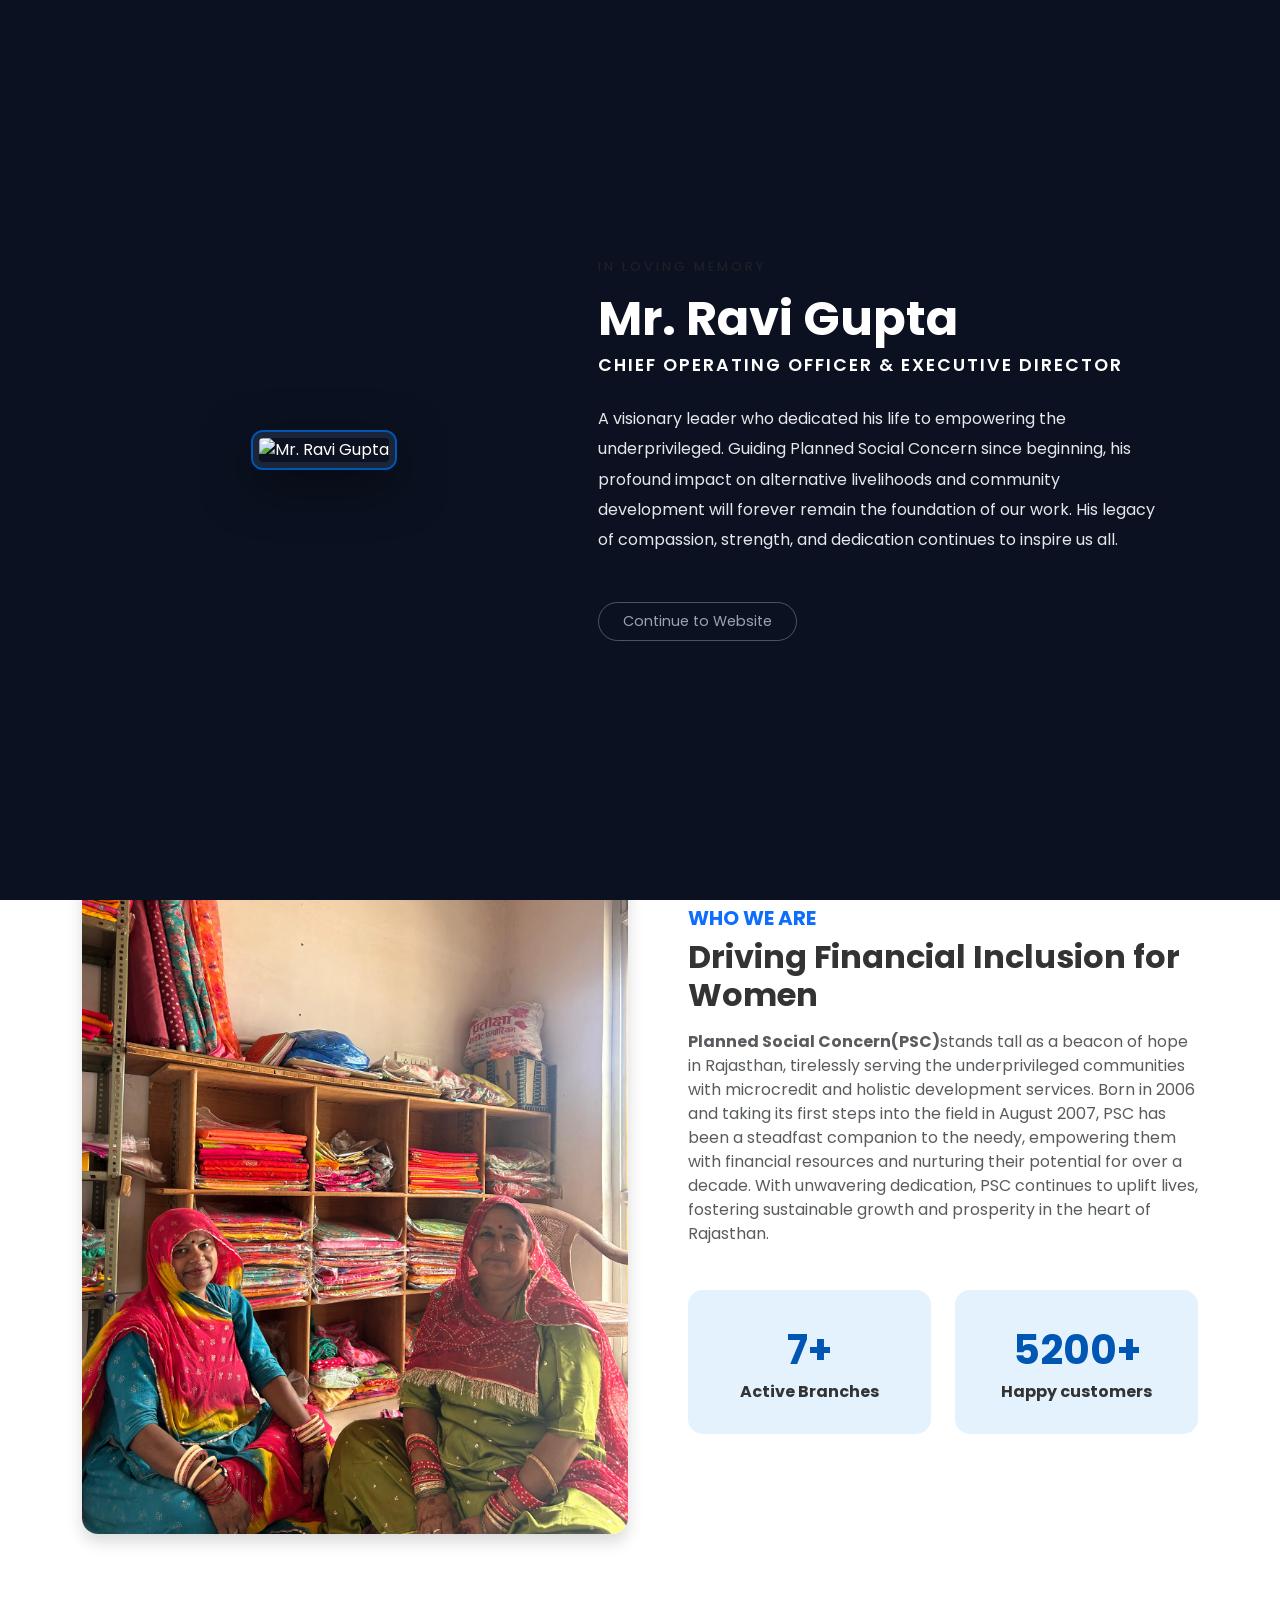
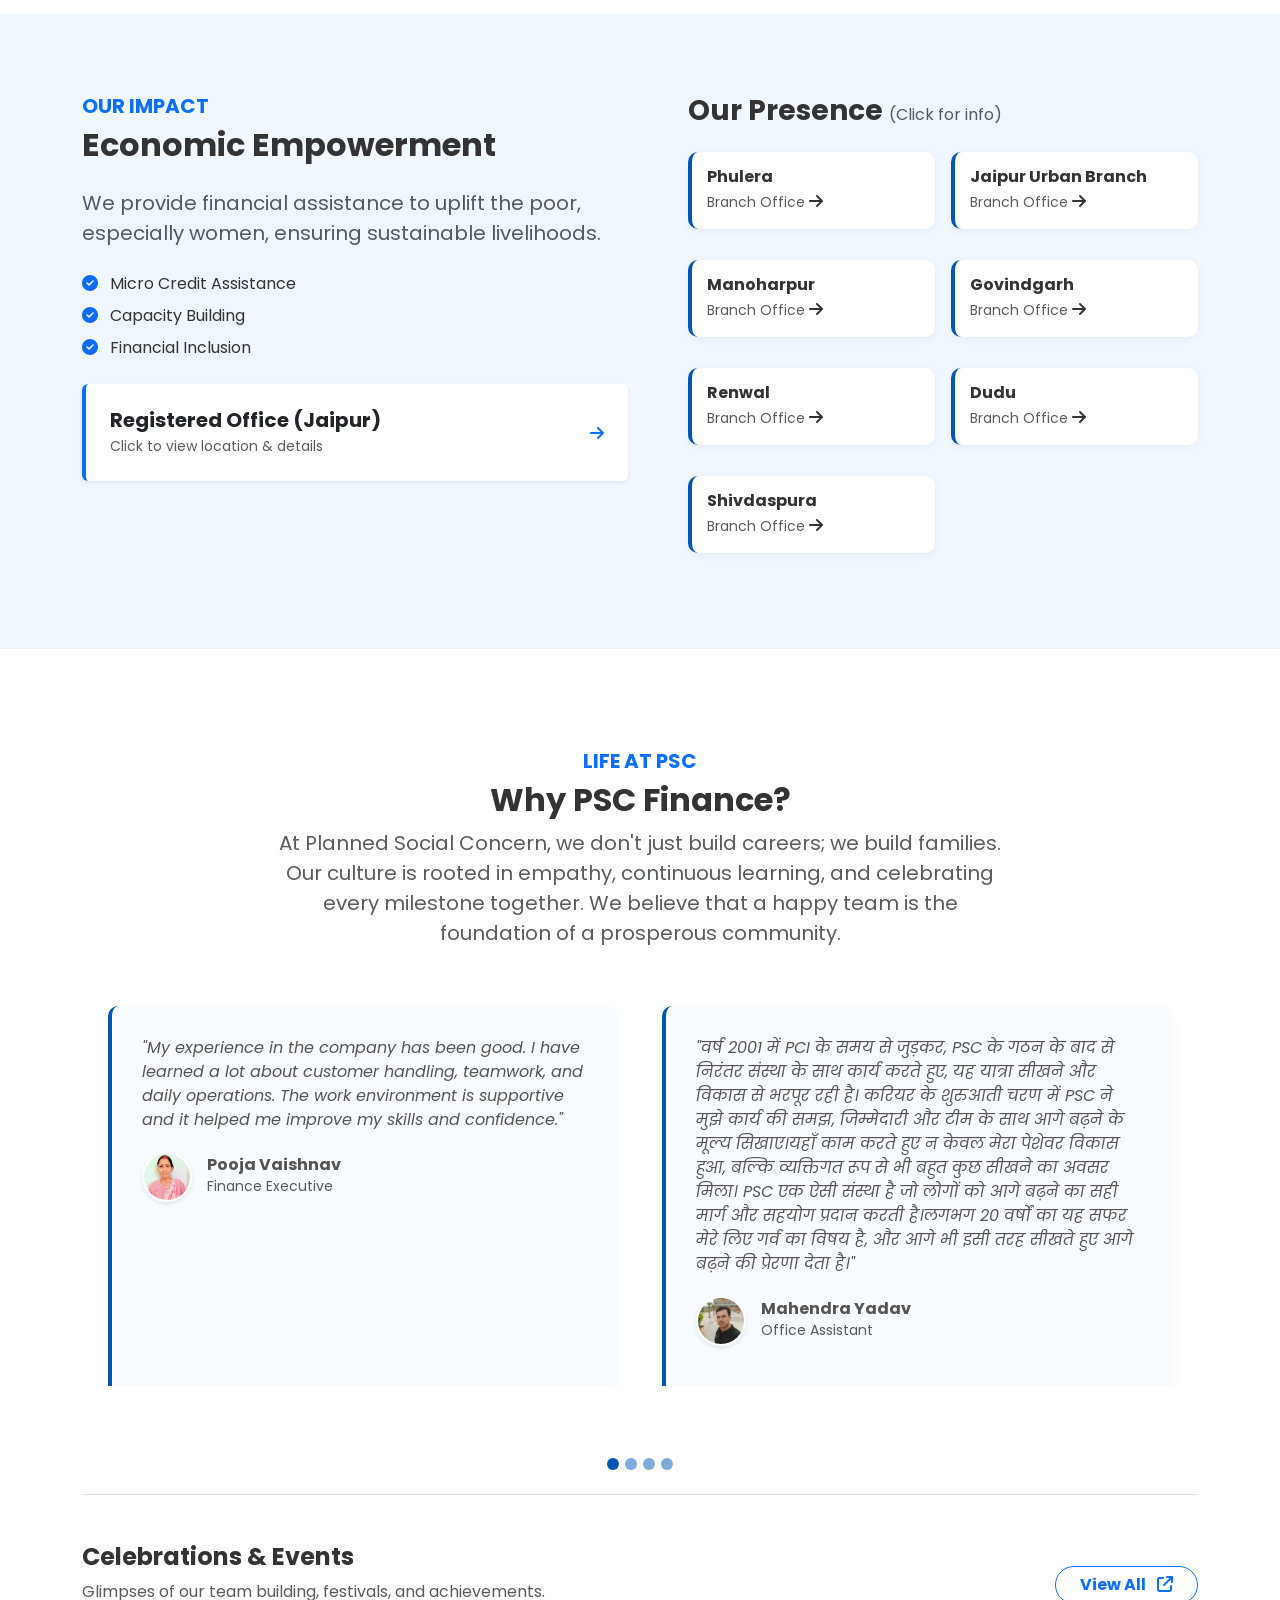
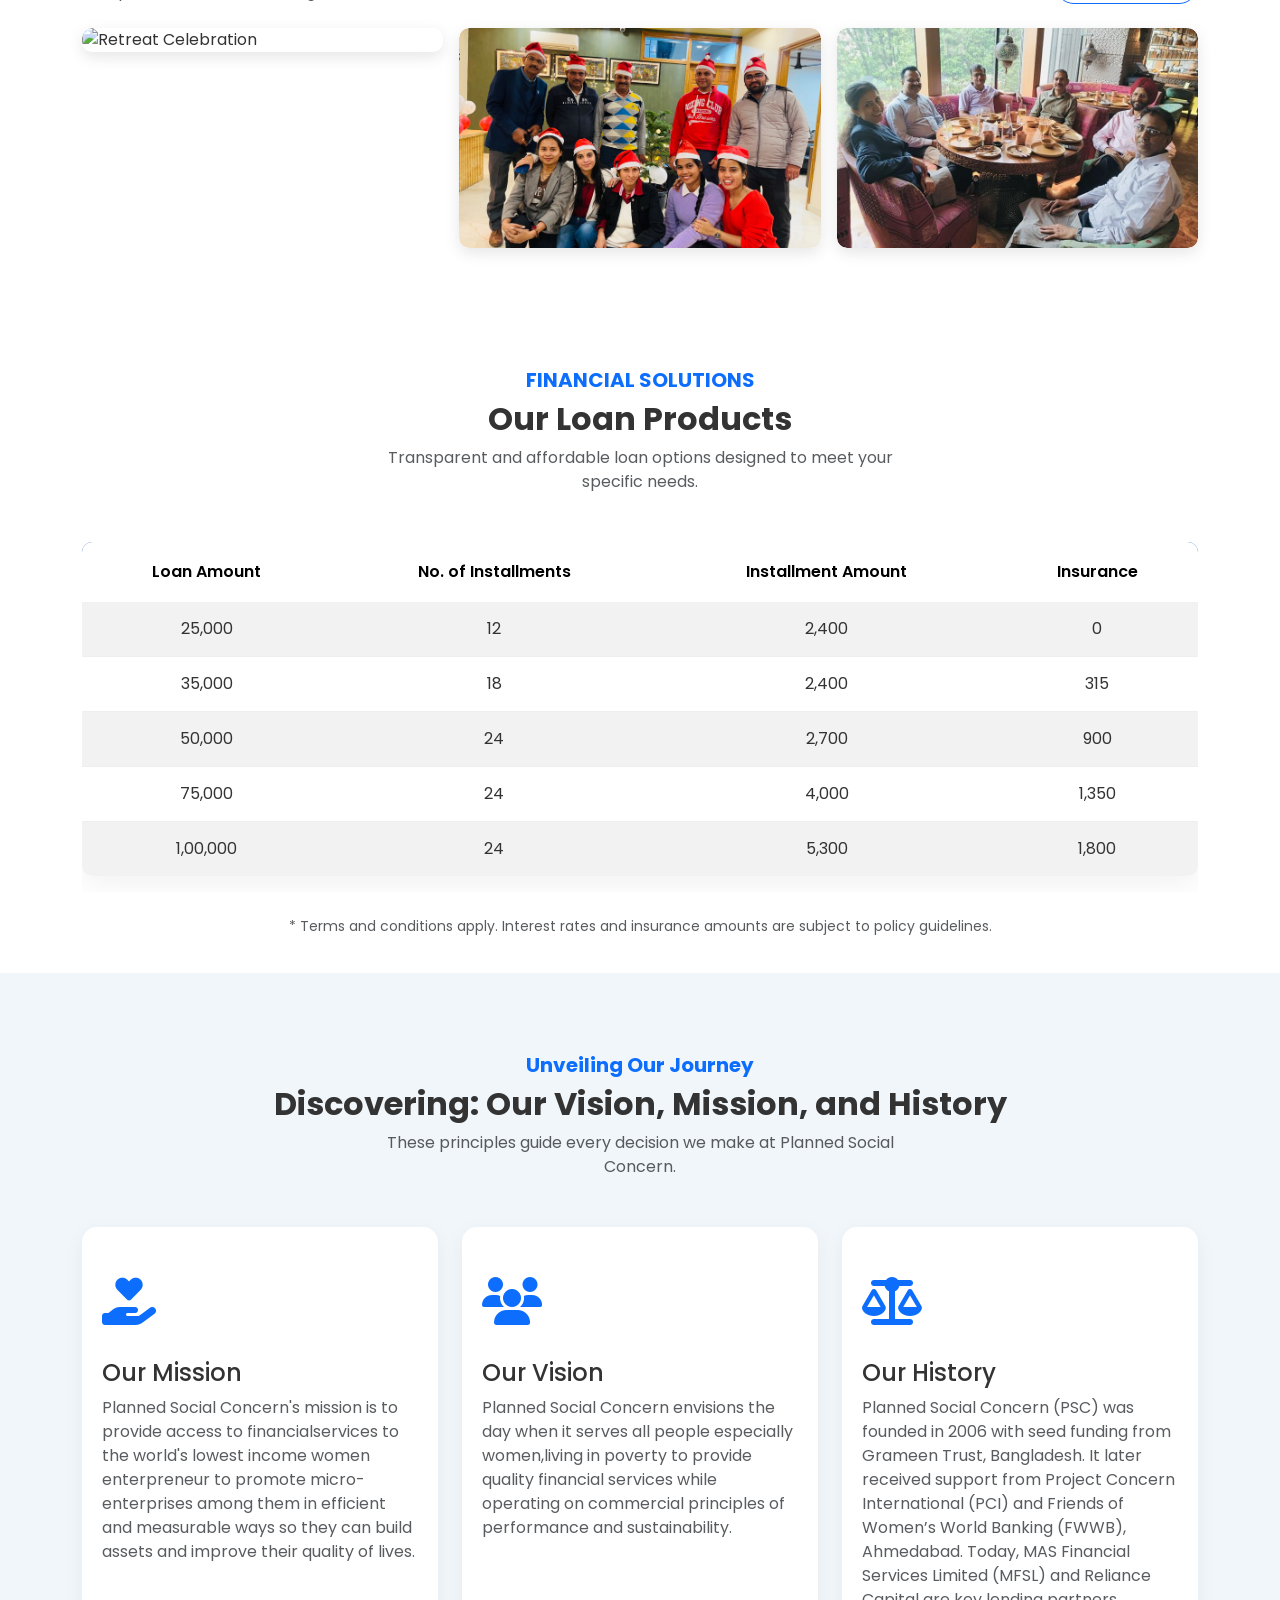
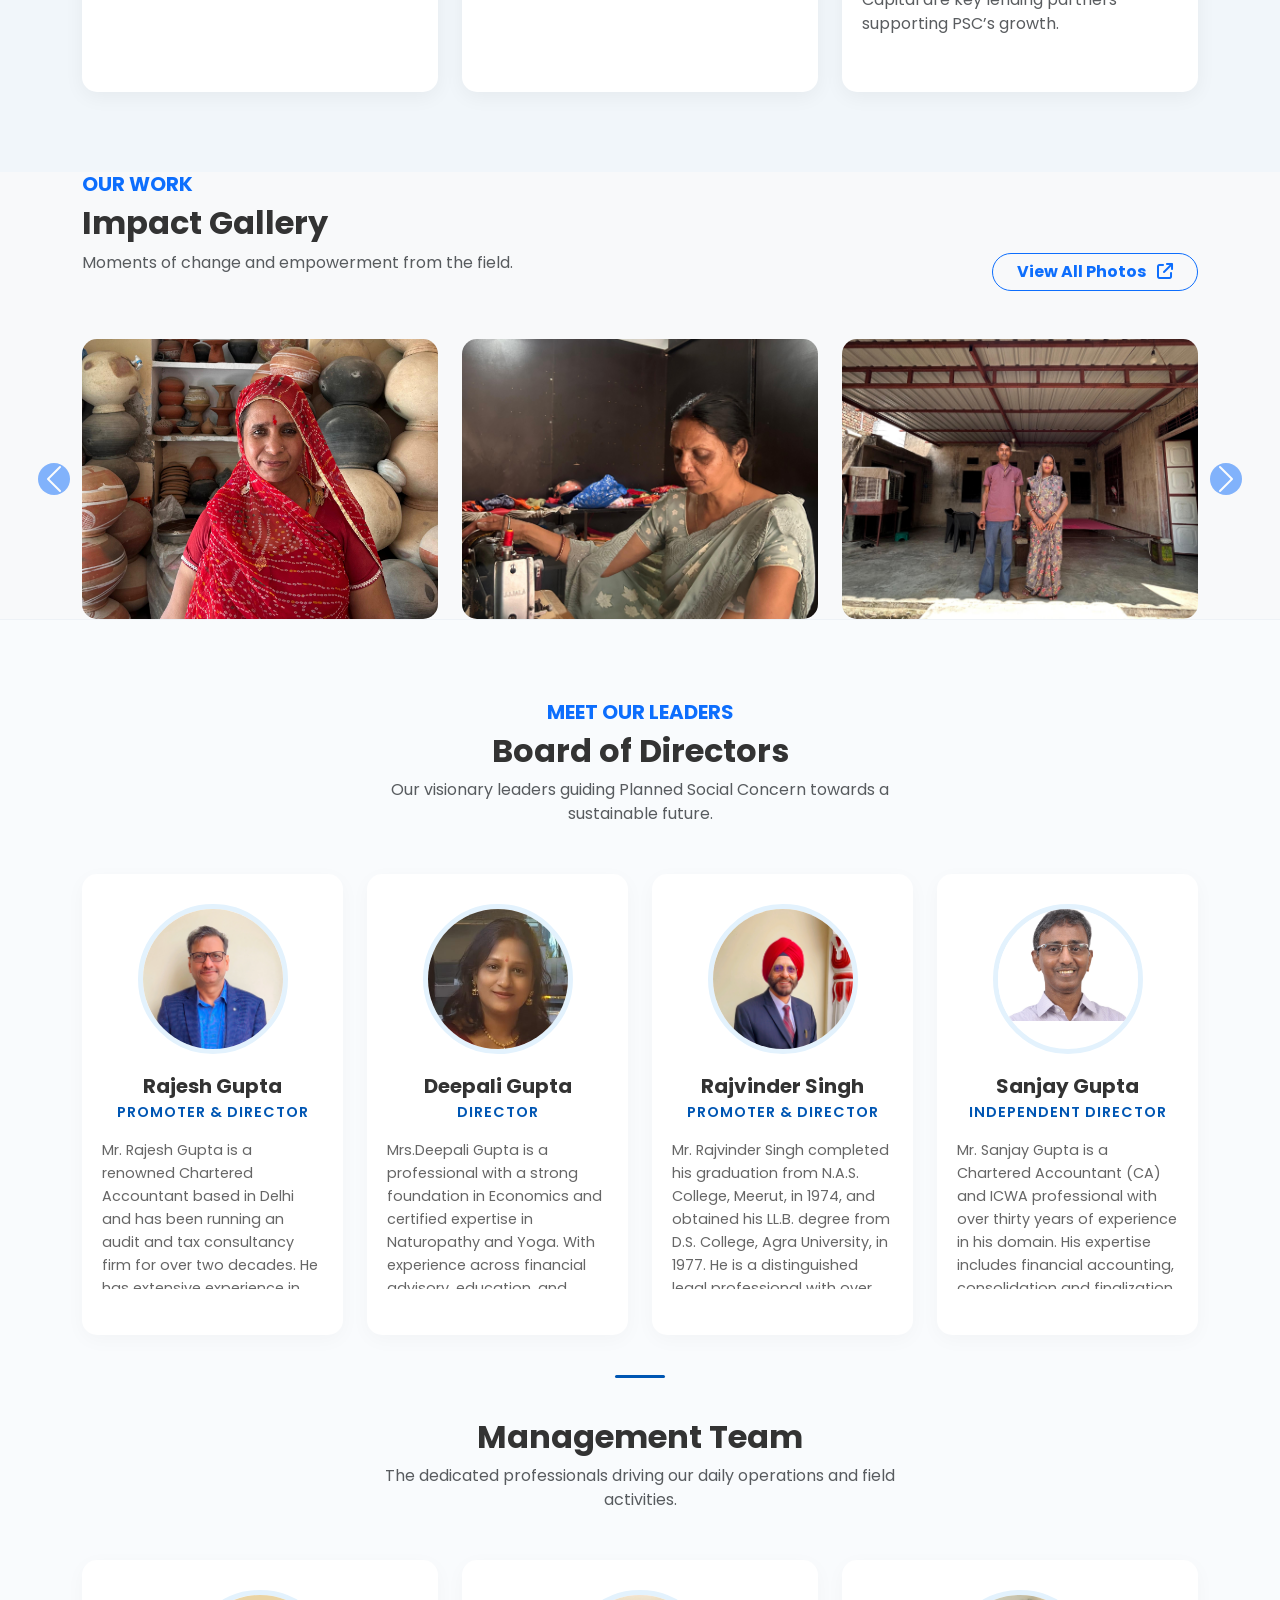
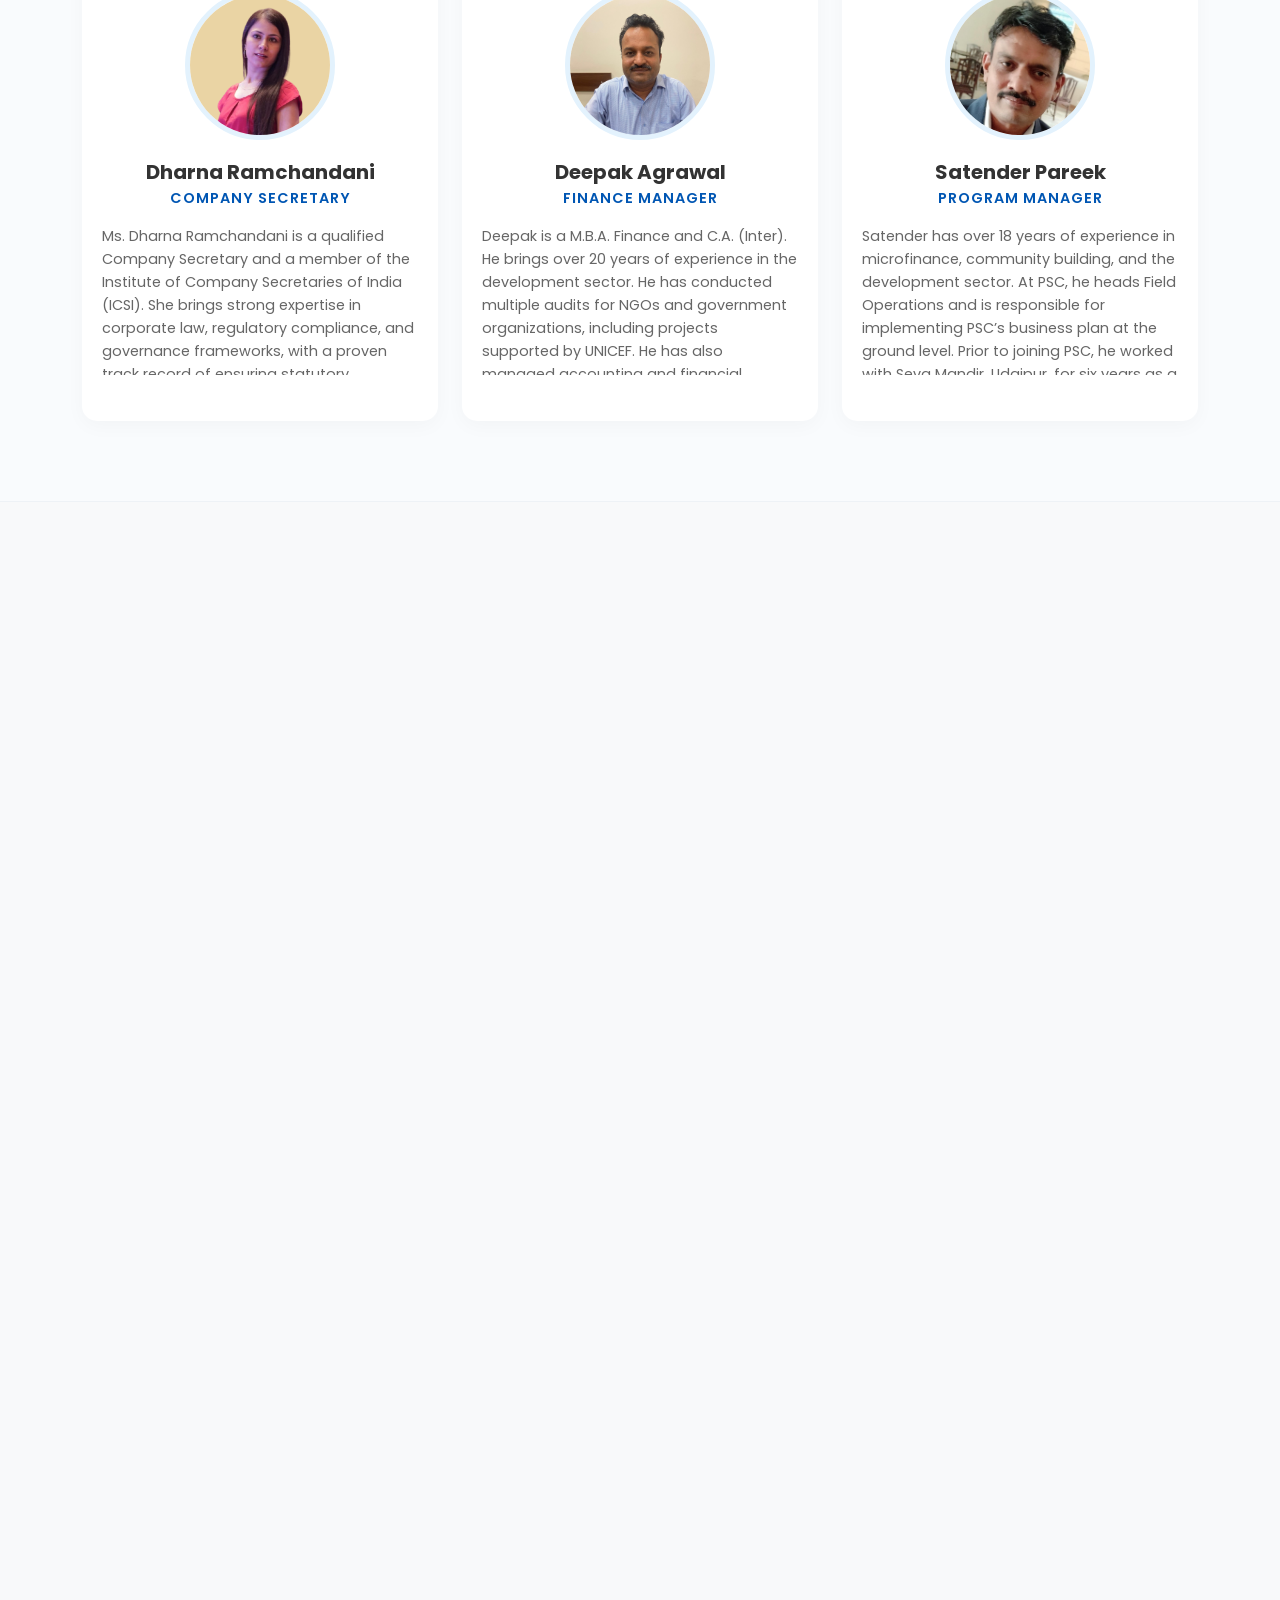
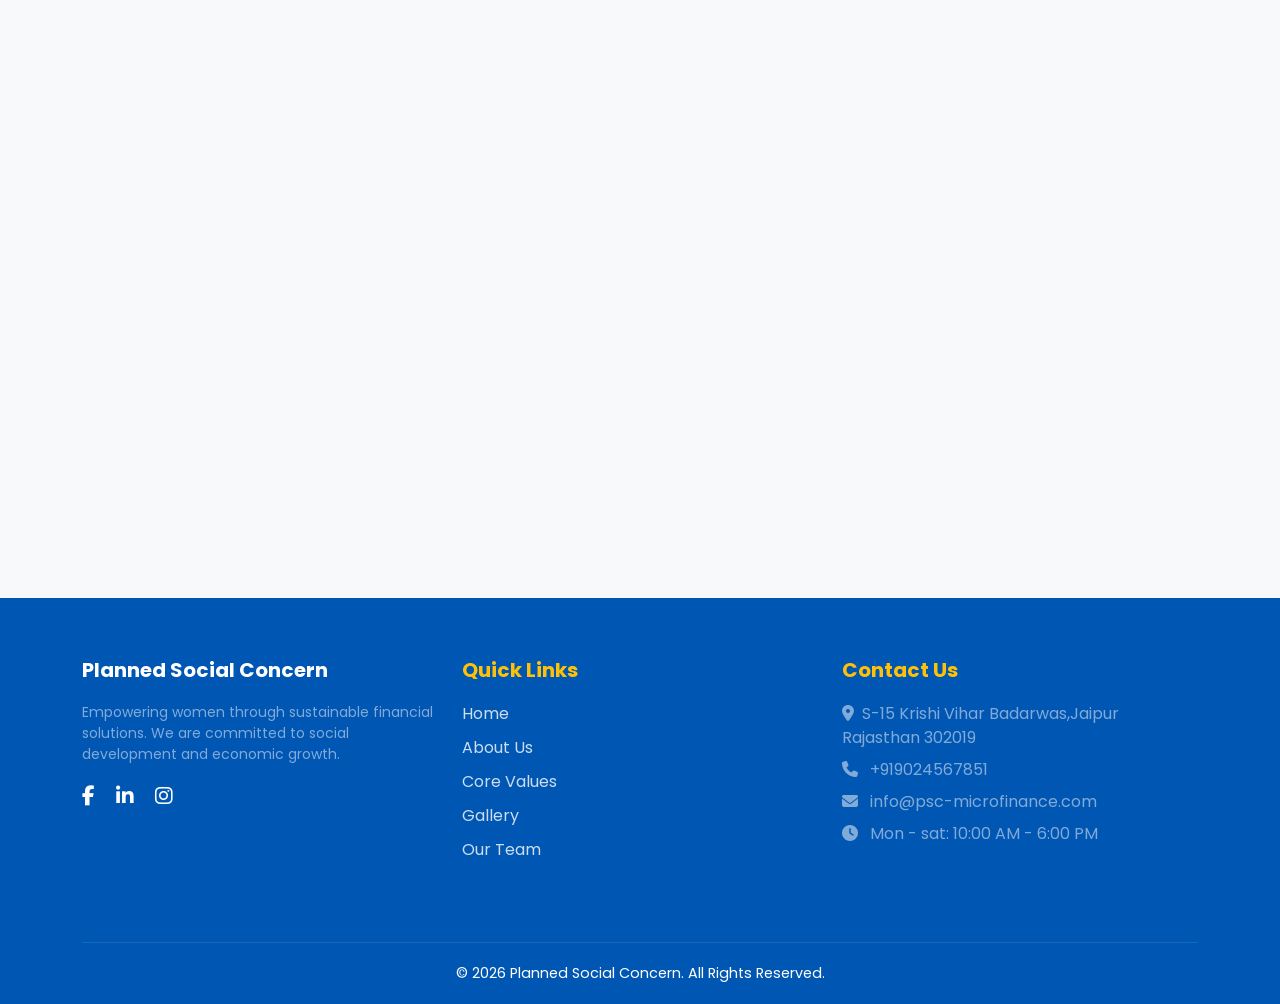
==== commit c638d75f: "Directors edit" ====
--- a/index.html
+++ b/index.html
@@ -299,8 +299,7 @@
                                         environment is supportive and it helped me improve my skills and confidence."
                                     </p>
                                     <div class="testimonial-author">
-                                        <img src="Assets/Images/Testimonial/PoojaVaishnav.jpg"
-                                            alt="Employee">
+                                        <img src="Assets/Images/Testimonial/PoojaVaishnav.jpg" alt="Employee">
                                         <div>
                                             <h6 class="fw-bold mb-0">Pooja Vaishnav</h6>
                                             <small class="text-muted">Finance Executive</small>
@@ -320,8 +319,7 @@
                                         आगे भी इसी तरह सीखते हुए
                                         आगे बढ़ने की प्रेरणा देता है।"</p>
                                     <div class="testimonial-author">
-                                        <img src="Assets/Images/Testimonial/MahenderYadav.jpg"
-                                            alt="Employee">
+                                        <img src="Assets/Images/Testimonial/MahenderYadav.jpg" alt="Employee">
                                         <div>
                                             <h6 class="fw-bold mb-0">Mahendra Yadav</h6>
                                             <small class="text-muted">Office Assistant</small>
@@ -337,8 +335,11 @@
                             <div class="col-md-6">
                                 <div class="testimonial-card">
                                     <p class="fs-6 mb-0">"My professional journey began with Planned Social Concern,
-                                        where I worked as a Branch Manager(March 2011-October 2014) and as an Area Manager (April 2017–August 2018), focusing on driving performance, expanding business reach, and building result-oriented teams.
-                                        This phase laid a strong foundation for my career, helping me understand the core principles of business execution, team building, and ownership.
+                                        where I worked as a Branch Manager(March 2011-October 2014) and as an Area
+                                        Manager (April 2017–August 2018), focusing on driving performance, expanding
+                                        business reach, and building result-oriented teams.
+                                        This phase laid a strong foundation for my career, helping me understand the
+                                        core principles of business execution, team building, and ownership.
 
                                         Working under the mentorship of Mr. Ravi Gupta was a turning point in my
                                         journey. His guidance shaped my mindset, strengthened my decision-making, and
@@ -349,14 +350,14 @@
                                         skills, and values that continue to guide me in my professional journey.
                                         "</p>
                                     <div class="testimonial-author">
-                                        <img src="Assets/Images/Testimonial/JaiDev.jpg"
-                                            alt="Employee">
+                                        <img src="Assets/Images/Testimonial/JaiDev.jpg" alt="Employee">
                                         <div>
                                             <h6 class="fw-bold mb-0">Jai Dev</h6>
-                                            <small class="text-muted">Deputy Regional Sales Head-AVP3- Aye Finance</small>
+                                            <small class="text-muted">Deputy Regional Sales Head-AVP3- Aye
+                                                Finance</small>
                                         </div>
                                     </div>
-                                </div> 
+                                </div>
                             </div>
                             <div class="col-md-6">
                                 <div class="testimonial-card">
@@ -373,8 +374,7 @@
                                         PSC मेरे लिए सिर्फ एक संस्था नहीं, बल्कि एक परिवार है, जो हमेशा मेरे जीवन का
                                         हिस्सा रहेगा। "</p>
                                     <div class="testimonial-author">
-                                        <img src="Assets/Images/Testimonial/AnitaSharma.jpg"
-                                            alt="Employee">
+                                        <img src="Assets/Images/Testimonial/AnitaSharma.jpg" alt="Employee">
                                         <div>
                                             <h6 class="fw-bold mb-0">Anita Sharma</h6>
                                             <small class="text-muted">Ex-Program Officer</small>
@@ -389,15 +389,20 @@
                         <div class="row g-4 justify-content-center">
                             <div class="col-md-6">
                                 <div class="testimonial-card">
-                                    <p class="fs-6 mb-0">"What I love most about PSC is the direct impact we see in the
-                                        villages. Hearing success stories from our clients makes all the hard work
-                                        totally worth it."</p>
+                                    <p class="fs-6 mb-0">"Planned Social Concern के साथ 15 वर्षों की मेरी यात्रा बेहद
+                                        खास और सीख से भरपूर रही है। मैंने वर्ष 2011 में एक Loan Officer के रूप में
+                                        शुरुआत की थी, जहाँ अनुभव कम था लेकिन सीखने की इच्छा मजबूत थी। इस संस्था ने मुझे
+                                        हर कदम पर आगे बढ़ने और खुद को विकसित करने का अवसर दिया, जिसके परिणामस्वरूप आज
+                                        मैं Unit Manager के रूप में कार्य कर रहा हूँ।माइक्रोफाइनेंस मेरे लिए केवल एक
+                                        कार्य नहीं, बल्कि सेवा का माध्यम है, जहाँ लोगों की मदद करके जो संतोष मिलता है वह
+                                        अनमोल है। मैं अपने मार्गदर्शकों का आभारी हूँ—विशेष रूप से स्वर्गीय Ravi Sir के
+                                        vision और मार्गदर्शन के लिए तथा Saten Sir के निरंतर सहयोग और प्रेरणा के लिए।
+                                        मेरे लिए PSC सिर्फ एक संस्था नहीं, बल्कि एक परिवार है।"</p>
                                     <div class="testimonial-author">
-                                        <img src="https://images.unsplash.com/photo-1519085360753-af0119f7cbe7?w=150"
-                                            alt="Employee">
+                                        <img src="Assets/Images/Testimonial/mohan sir.jpg" alt="Employee">
                                         <div>
-                                            <h6 class="fw-bold mb-0">Anil Desai</h6>
-                                            <small class="text-muted">Operations Executive</small>
+                                            <h6 class="fw-bold mb-0">Mohan Gurjar</h6>
+                                            <small class="text-muted">Unit Manager</small>
                                         </div>
                                     </div>
                                 </div>
@@ -972,6 +977,25 @@
                         </p>
                     </div>
                 </div>
+
+                <div class="col-lg-3 col-md-6">
+                    <div class="team-card">
+                        <div class="team-img-wrapper">
+                            <img src="Assets\Images\Team\Deepali Gupta.jpg" alt="Director">
+                        </div>
+                        <h5 class="fw-bold mb-1">Deepali Gupta</h5>
+                        <p class="team-role">Director</p>
+                        <p class="team-desc">Mrs.Deepali Gupta is a professional with a strong foundation in Economics
+                            and certified expertise in Naturopathy and Yoga. With experience across financial advisory,
+                            education, and community engagement, she brings a holistic and people-centric approach to
+                            her work.She holds a Diploma in Naturopathy & Yoga (N.D.D.Y.) and a Yoga certification
+                            recognized by the Government of Rajasthan, along with experience as a Licensed Life
+                            Insurance Advisor. Her diverse interests in sports, arts, and cultural activities reflect
+                            her commitment to overall development and community well-being.
+                        </p>
+                    </div>
+                </div>
+
                 <div class="col-lg-3 col-md-6">
                     <div class="team-card">
                         <div class="team-img-wrapper">
@@ -1002,6 +1026,7 @@
                         </p>
                     </div>
                 </div>
+
                 <div class="col-lg-3 col-md-6">
                     <div class="team-card">
                         <div class="team-img-wrapper">
@@ -1026,37 +1051,7 @@
                         </p>
                     </div>
                 </div>
-                <div class="col-lg-3 col-md-6">
-                    <div class="team-card">
-                        <div class="team-img-wrapper">
-                            <img src="Assets\Images\Team\Ravi sir.jpg" alt="Director">
-                        </div>
-                        <h5 class="fw-bold mb-1">Ravi Gupta</h5>
-                        <p class="team-role">COO & Director</p>
-                        <p class="team-desc">Mr. Ravi Gupta serves as the Director and Chief Operating Officer of PSC.
-                            He
-                            completed his post-graduation in Rural Management from the Institute of Engineering and
-                            Rural
-                            Technology, Allahabad, in 1996.
-                            With over sixteen years of professional experience, Mr. Gupta has made significant
-                            contributions
-                            to India’s development sector. He has worked with several national and international
-                            non-governmental organizations in various capacities, gaining extensive exposure to
-                            grassroots
-                            development initiatives.
-                            He possesses rich experience and expertise in promoting alternative livelihood opportunities
-                            for
-                            the poor and slum dwellers across different parts of the country. He has successfully
-                            developed
-                            and implemented innovative livelihood models, including initiatives supporting families
-                            affected
-                            by HIV and those impacted by tsunami disasters.
-                            Mr. Gupta joined Planned Social Concern (PSC) in August 2007 as Chief Operations Officer. In
-                            this role, he is responsible for the overall management and strategic oversight of PSC’s
-                            microfinance activities.
-                        </p>
-                    </div>
-                </div>
+                
             </div>
 
             <div class="team-divider"></div>
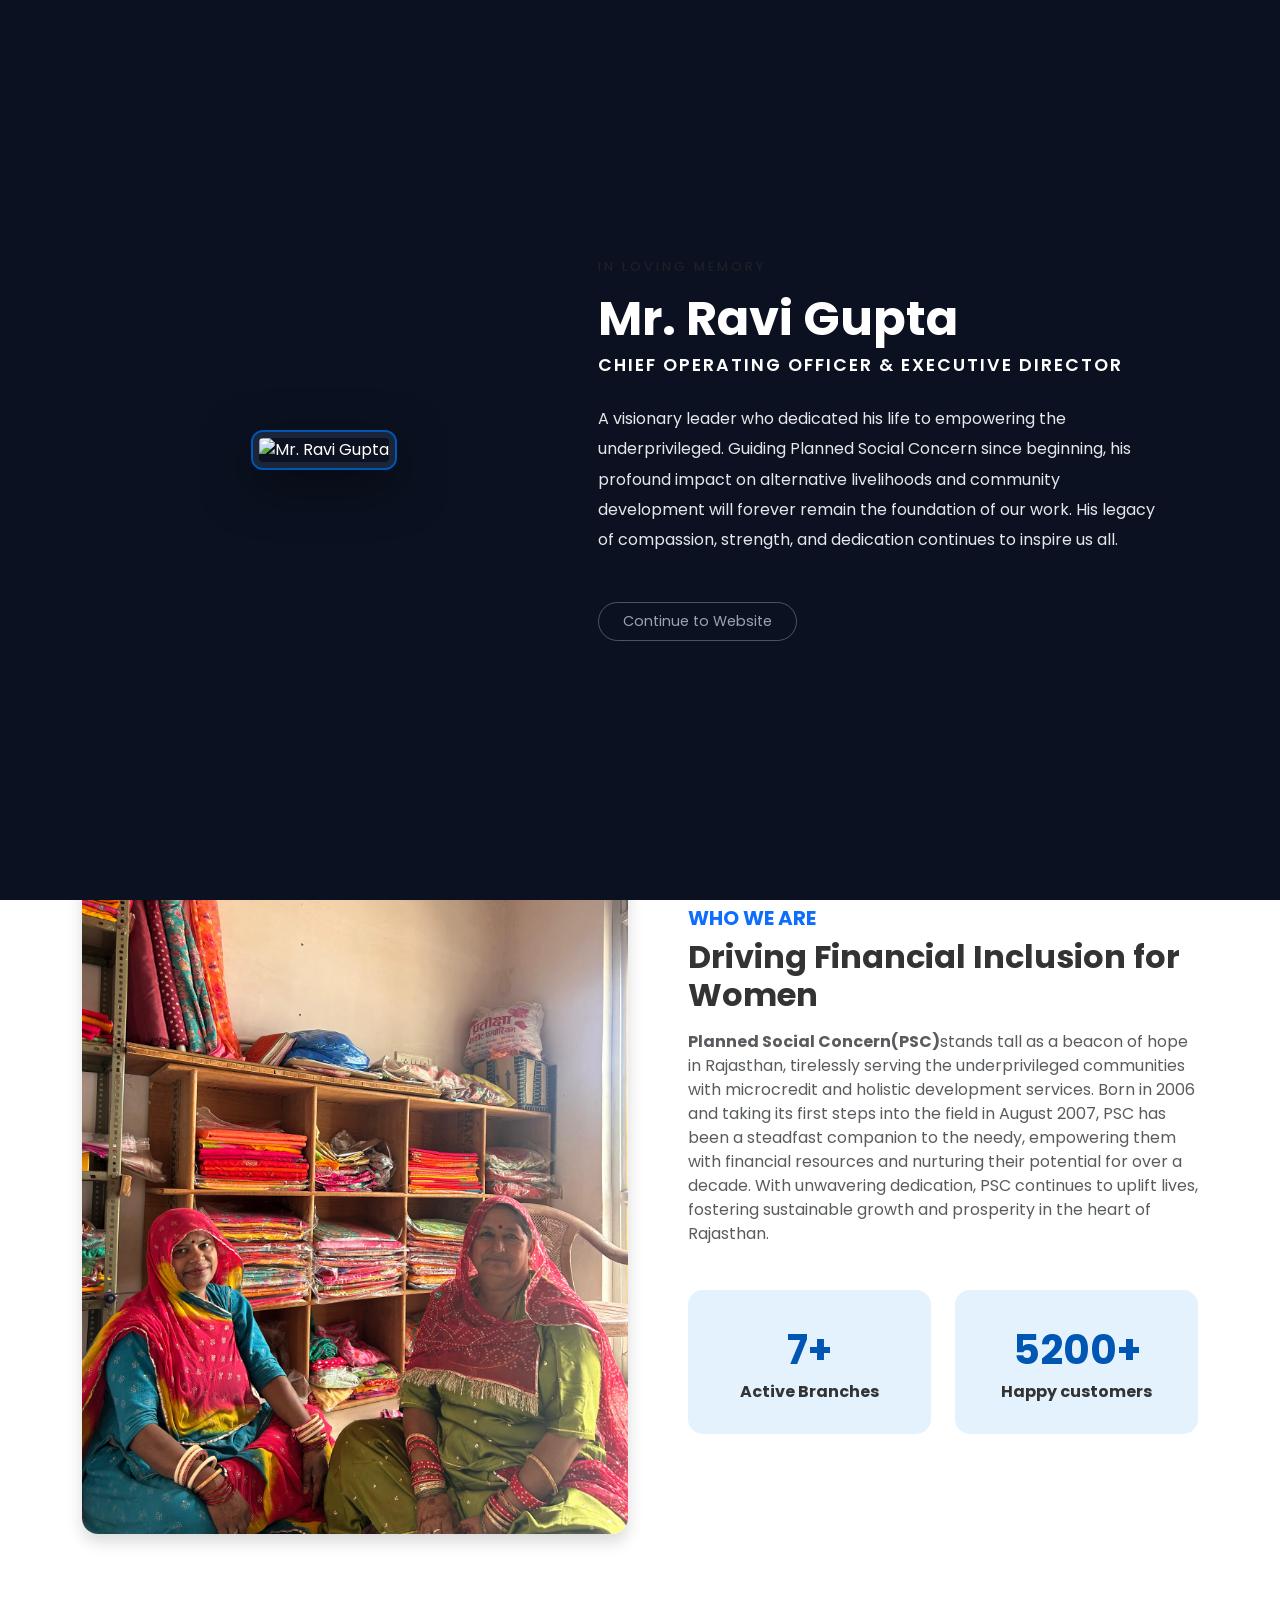
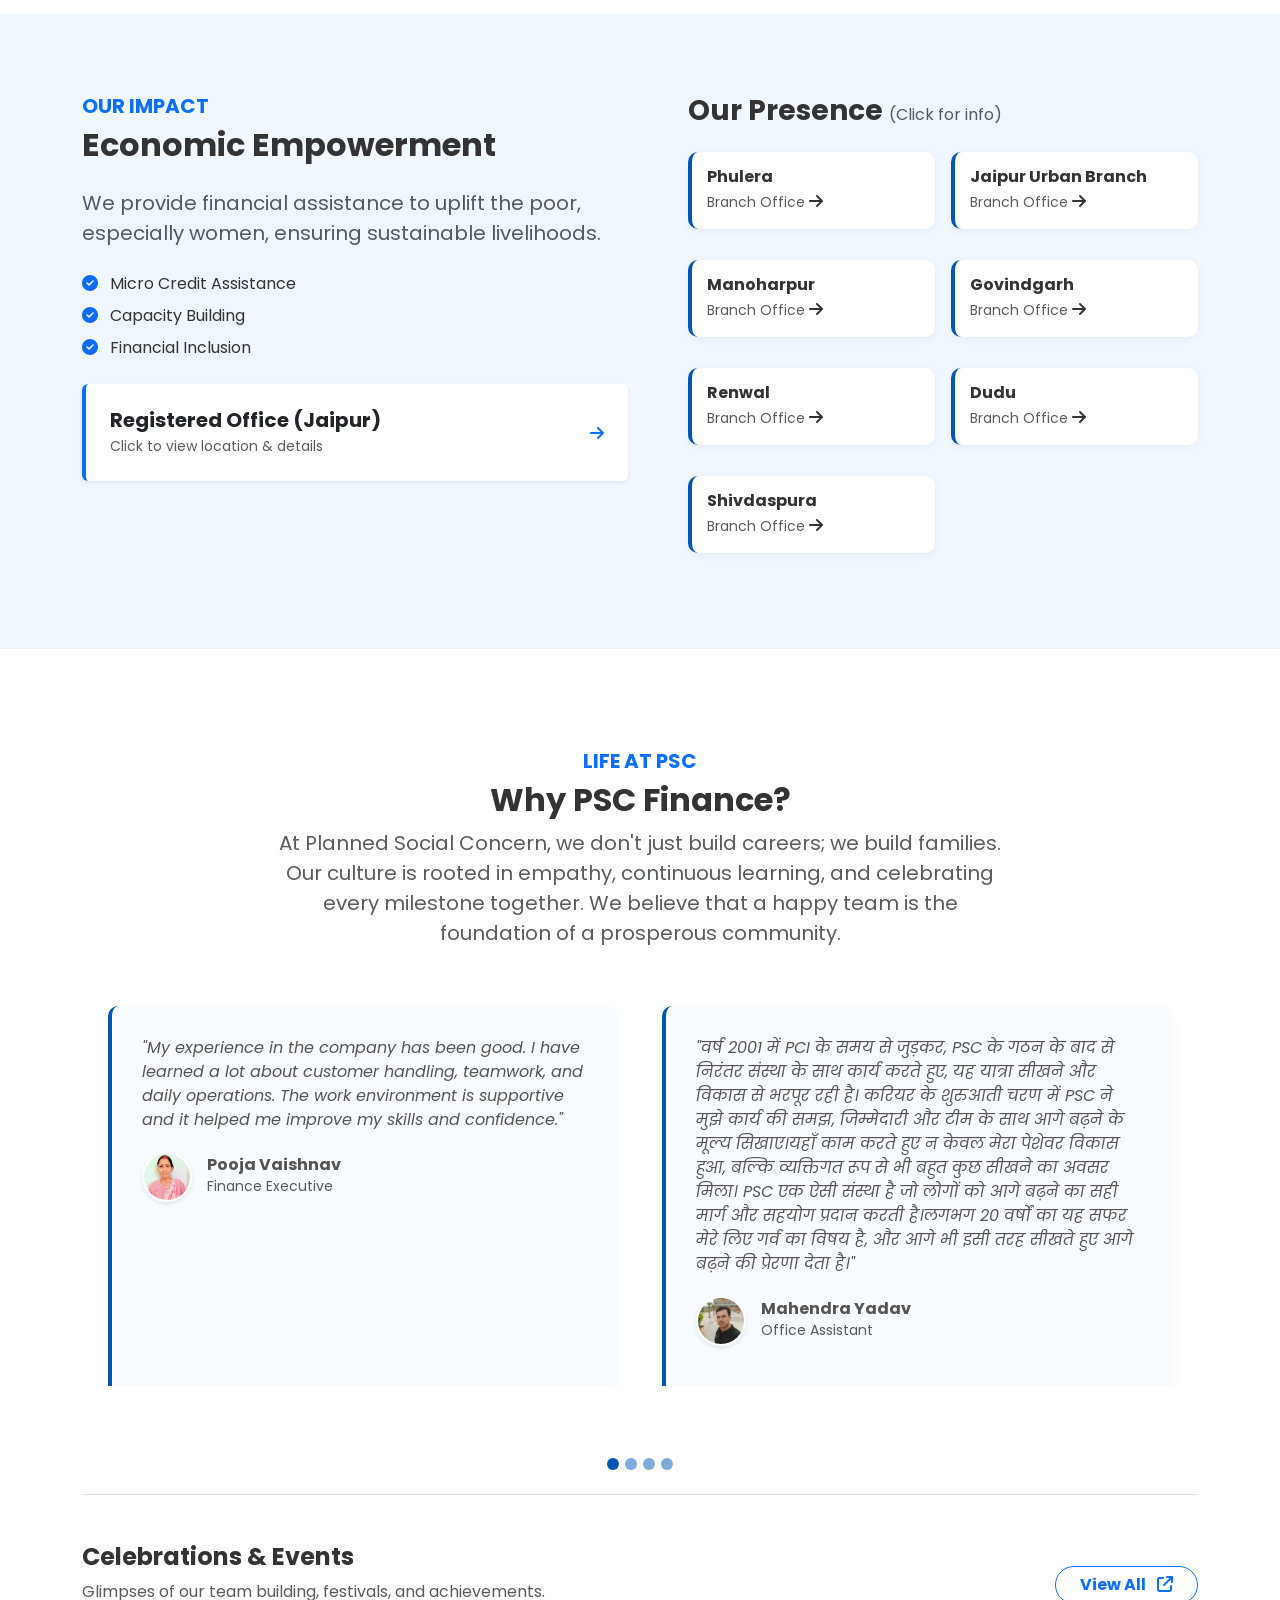
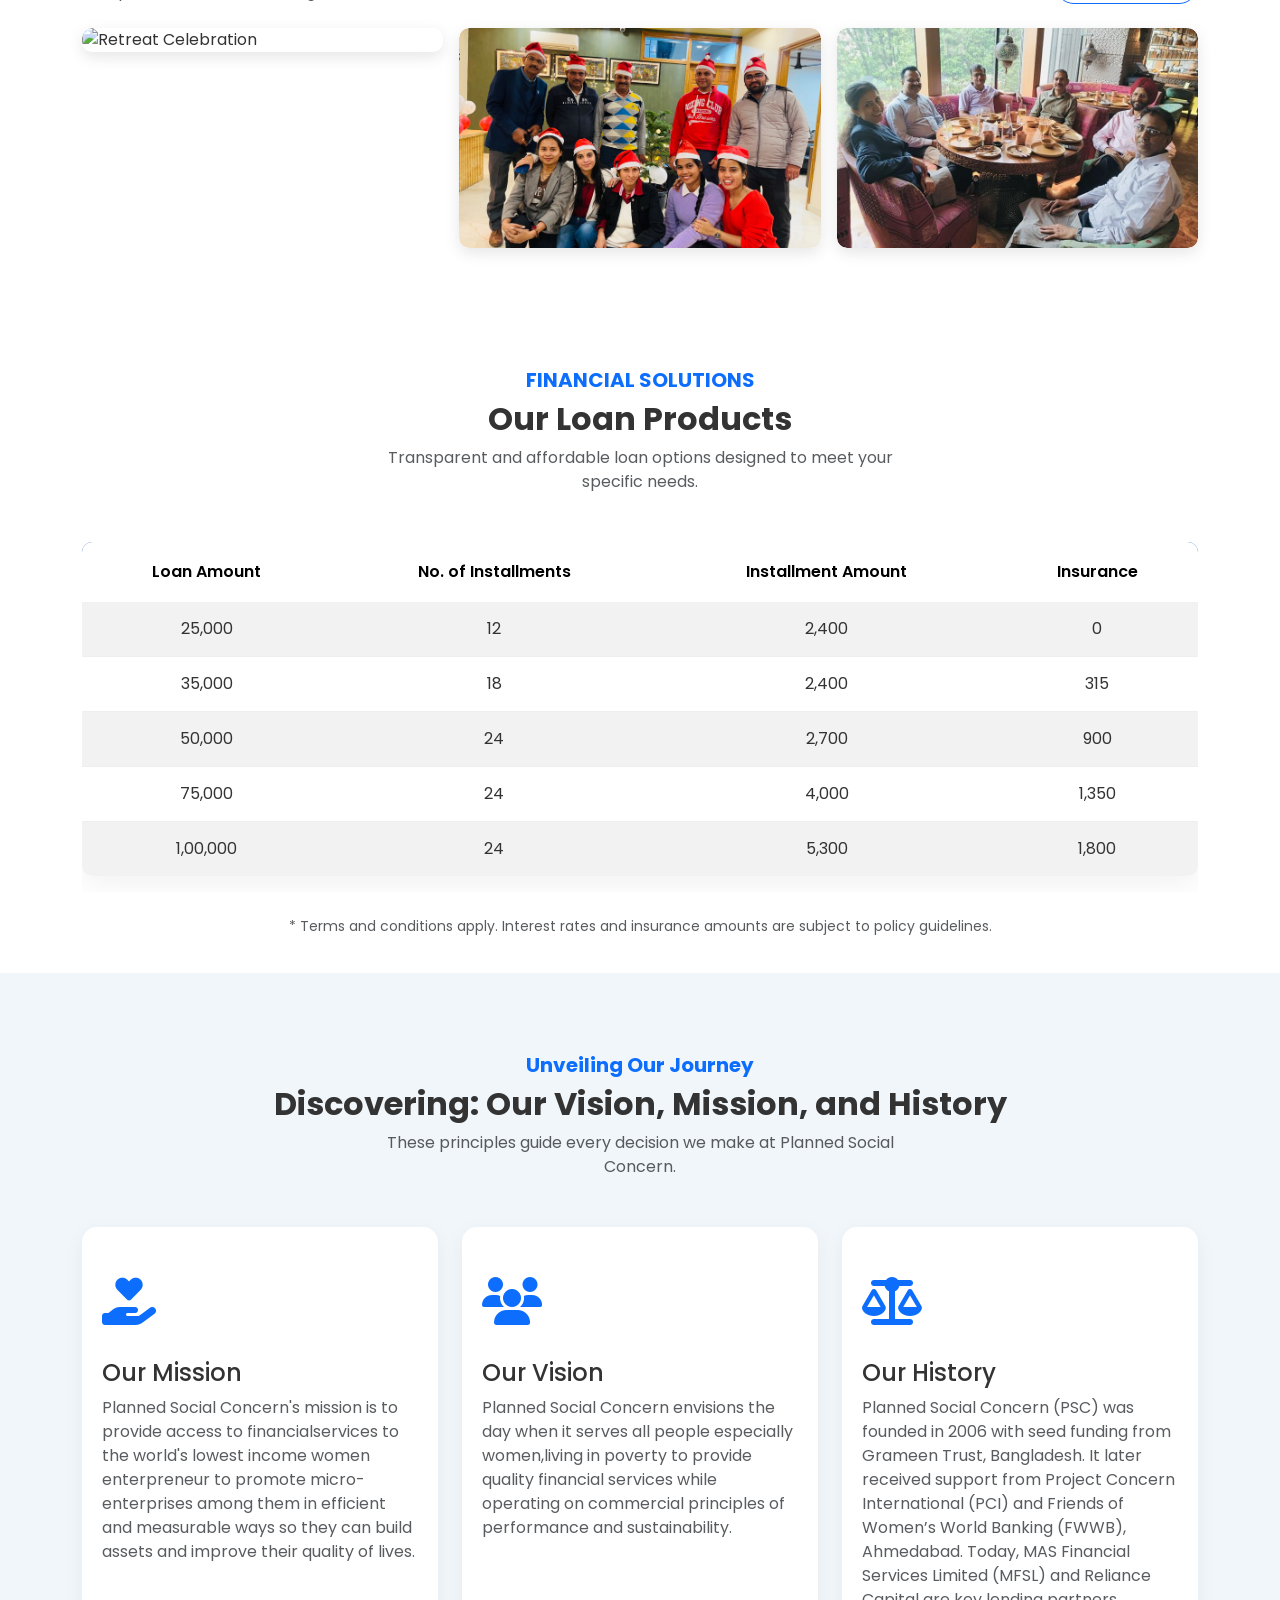
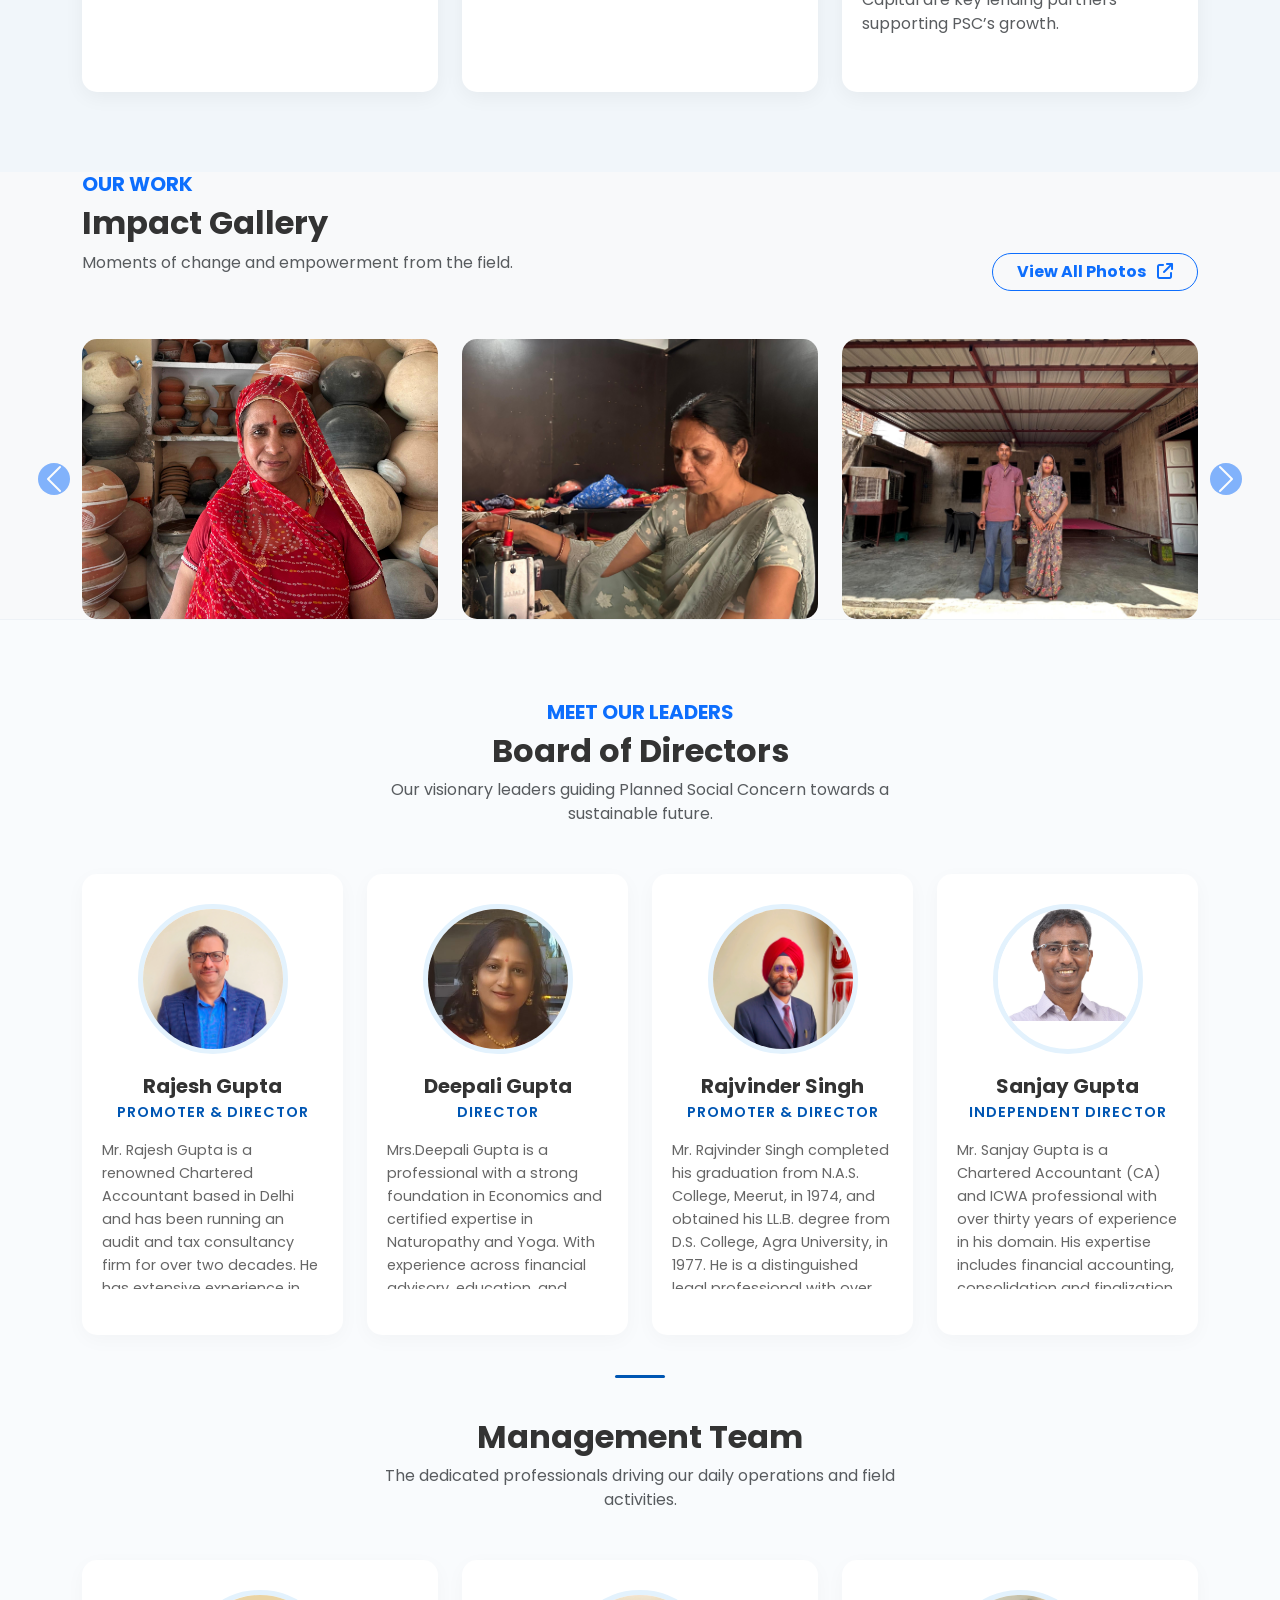
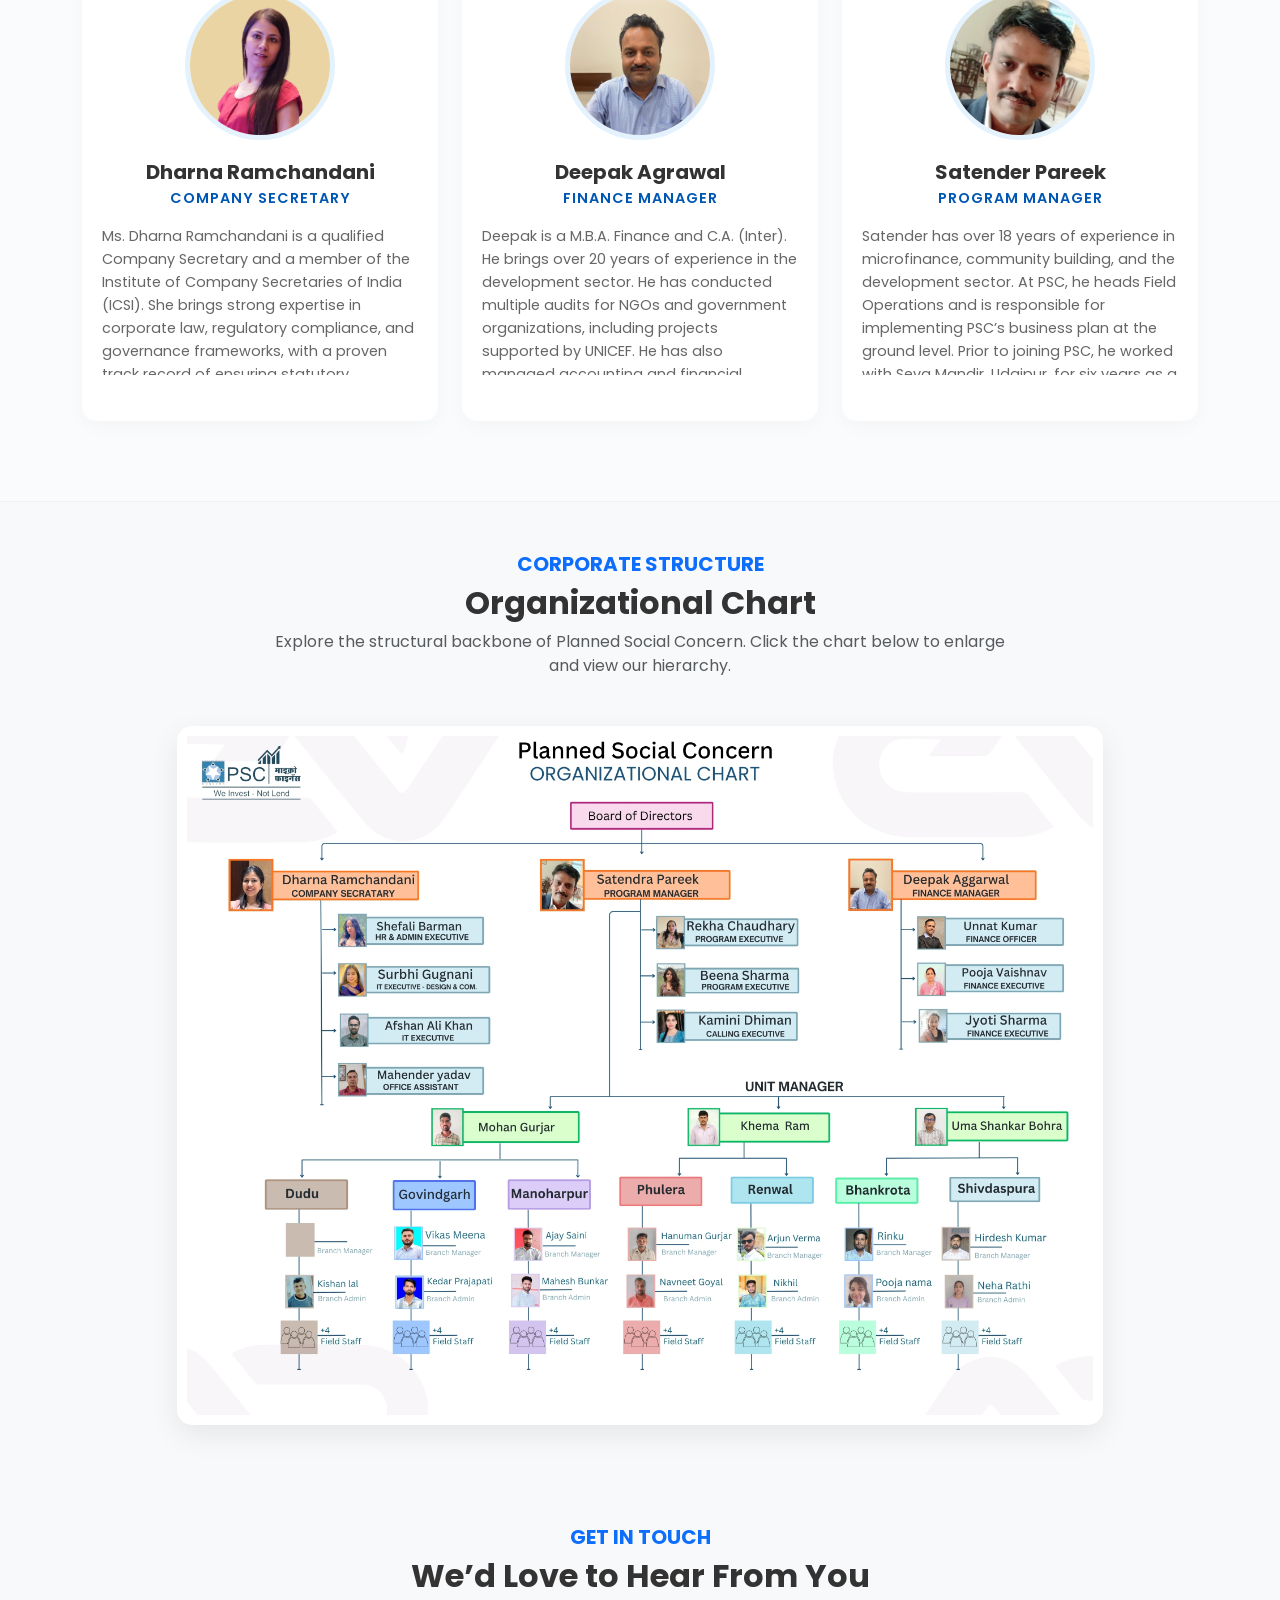
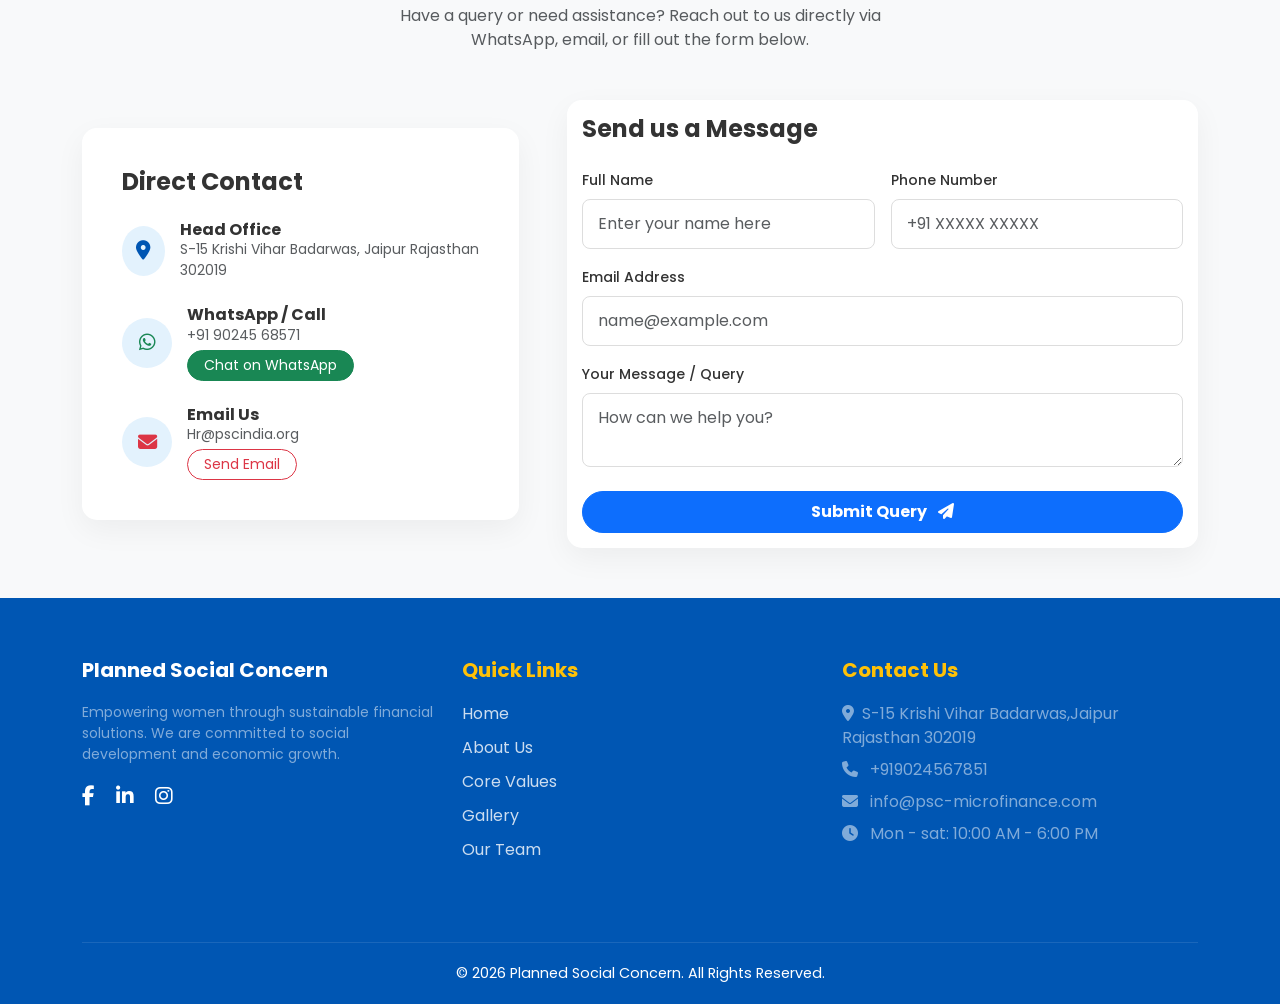
==== commit 644afd3d: "13/04 changes" ====
--- a/index.html
+++ b/index.html
@@ -409,15 +409,13 @@
                             </div>
                             <div class="col-md-6">
                                 <div class="testimonial-card">
-                                    <p class="fs-6 mb-0">"The training programs here are top-notch. PSC invests in our
-                                        skills, making sure we are always learning and ready to take on new challenges
-                                        in the financial sector."</p>
+                                    <p class="fs-6 mb-0">"Working as a Front-End Developer here for over 2 years has been a truly meaningful journey for me.It has given me the opportunity to learn, grow, and build my skills in a supportive environment.One of the most special parts of this experience was working with Ravi Sir - his guidance and approach towards work left a lasting impression on me.I will always carry those learnings forward."</p>
                                     <div class="testimonial-author">
-                                        <img src="https://images.unsplash.com/photo-1580489944761-15a19d654956?w=150"
+                                        <img src="Assets/Images/Testimonial/SurbhiGugnani.jpeg"
                                             alt="Employee">
                                         <div>
-                                            <h6 class="fw-bold mb-0">Kavita Verma</h6>
-                                            <small class="text-muted">Auditor</small>
+                                            <h6 class="fw-bold mb-0">Surbhi Gugnani</h6>
+                                            <small class="text-muted">IT Executive</small>
                                         </div>
                                     </div>
                                 </div>
